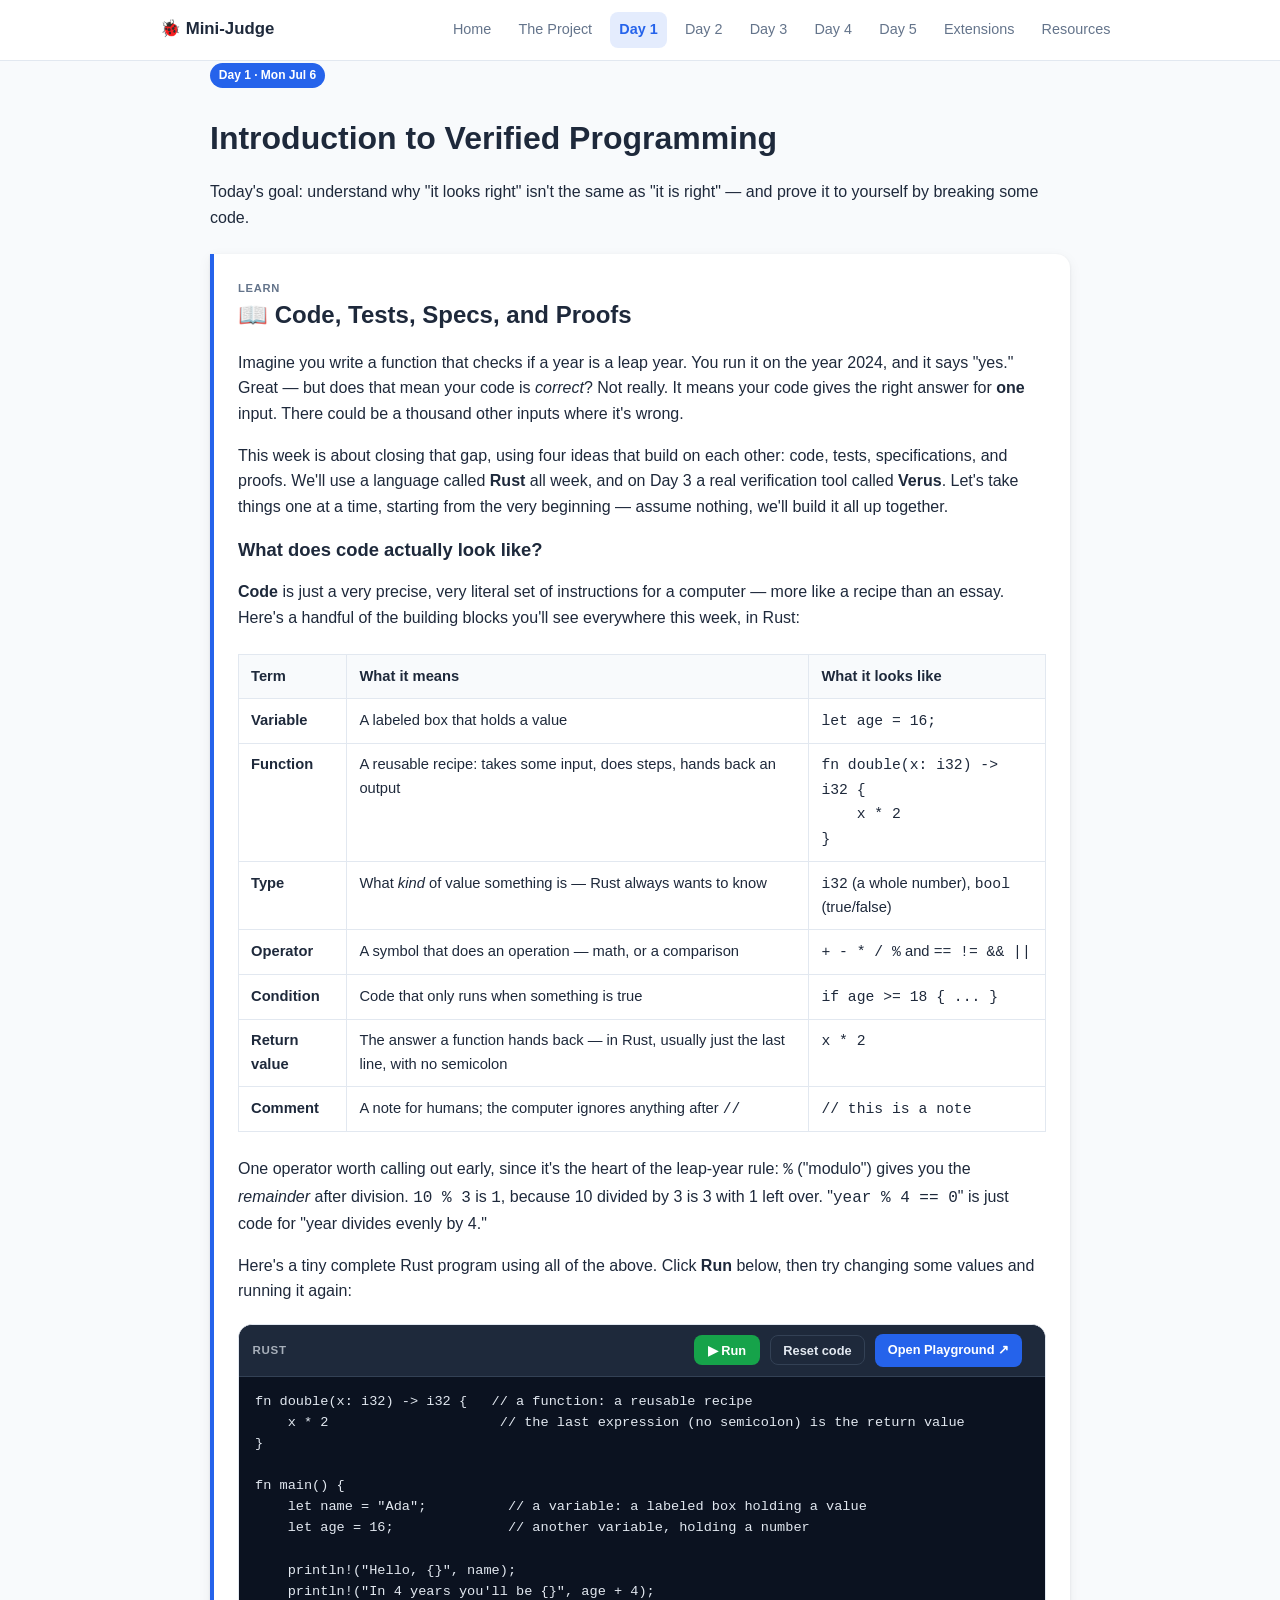
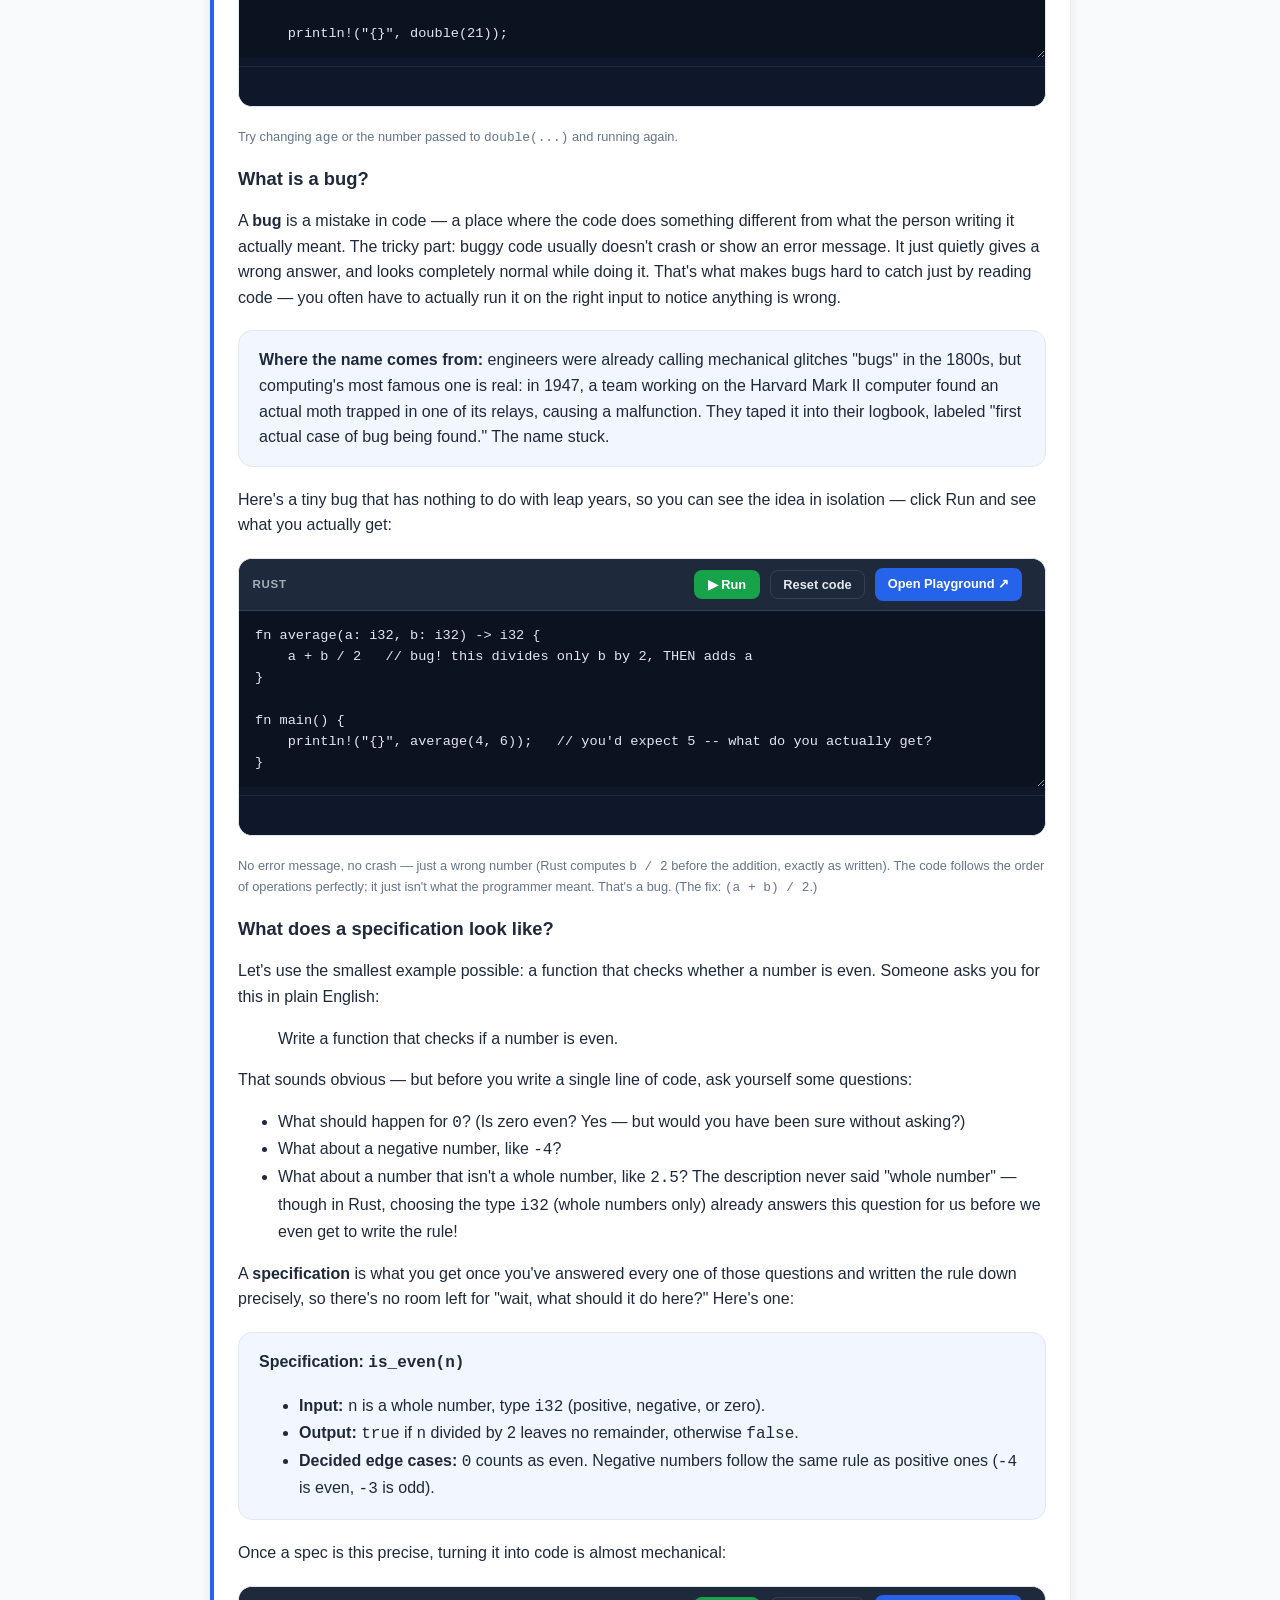
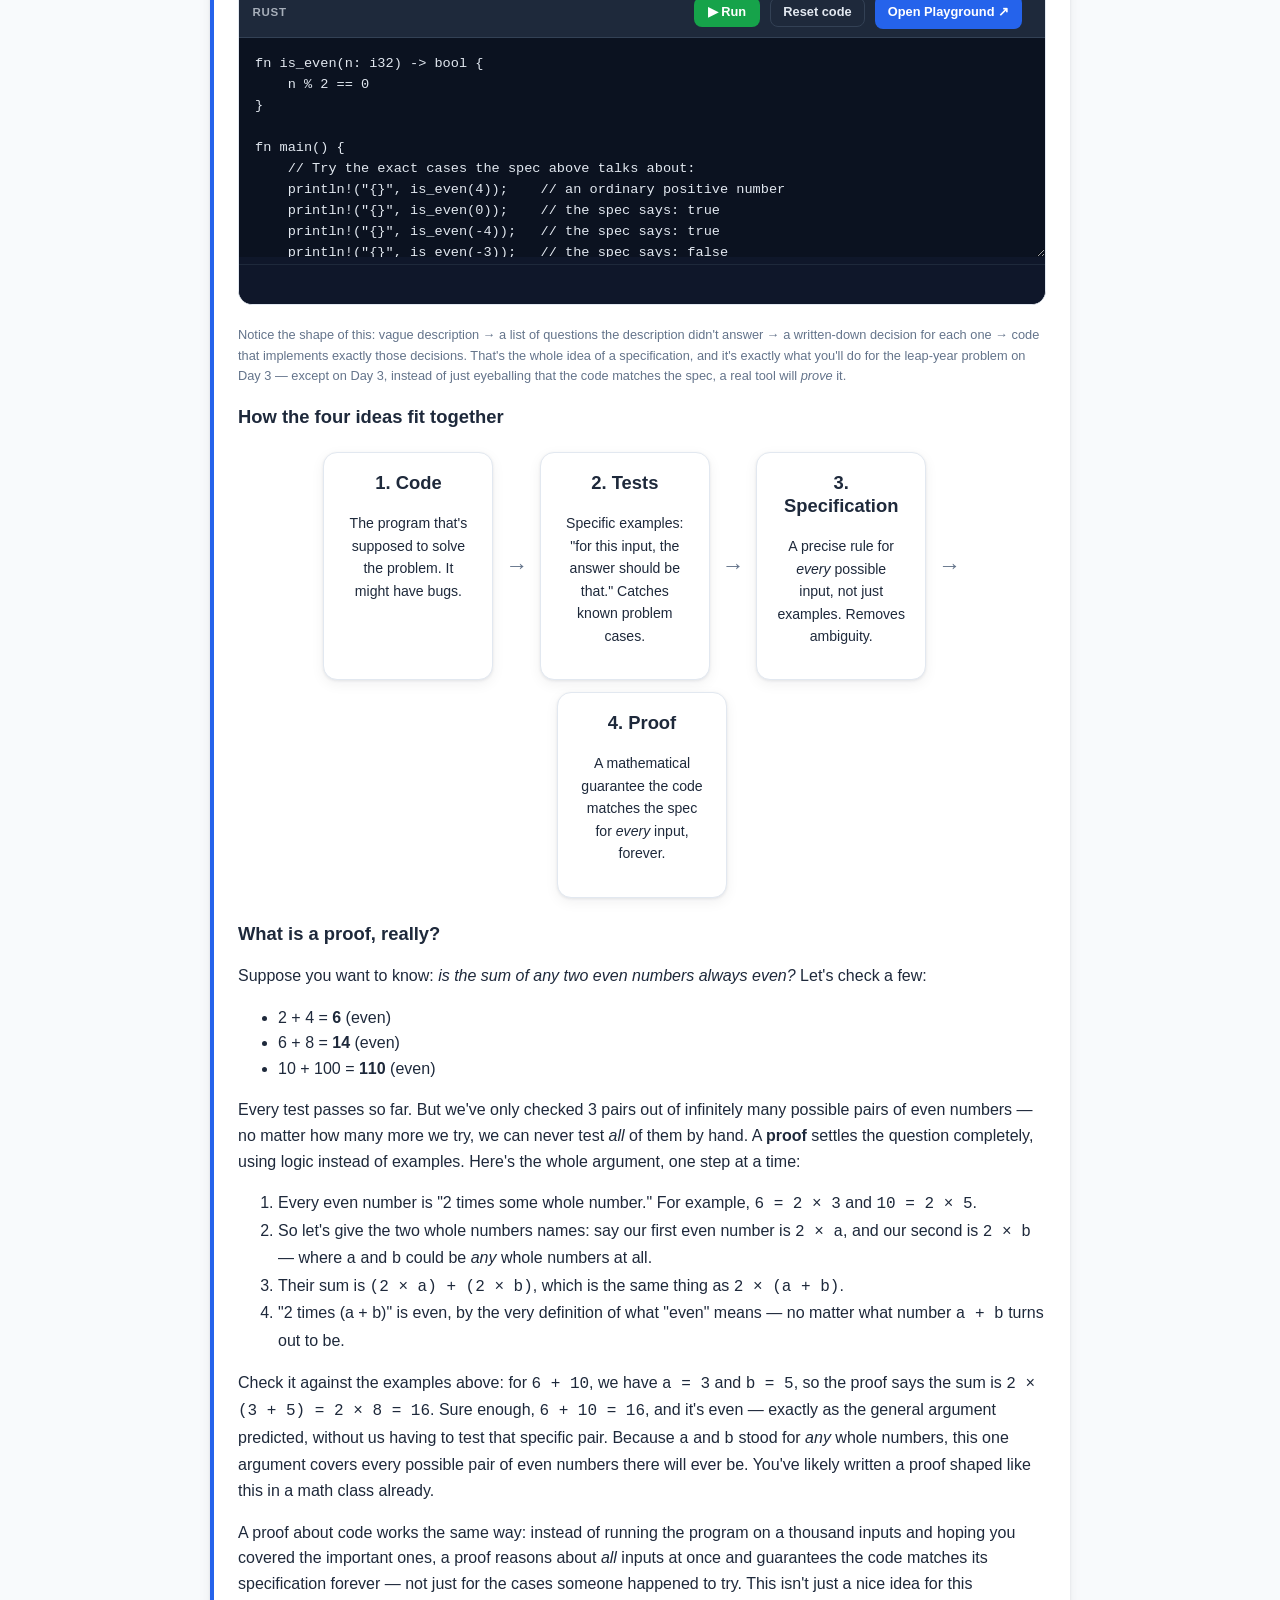
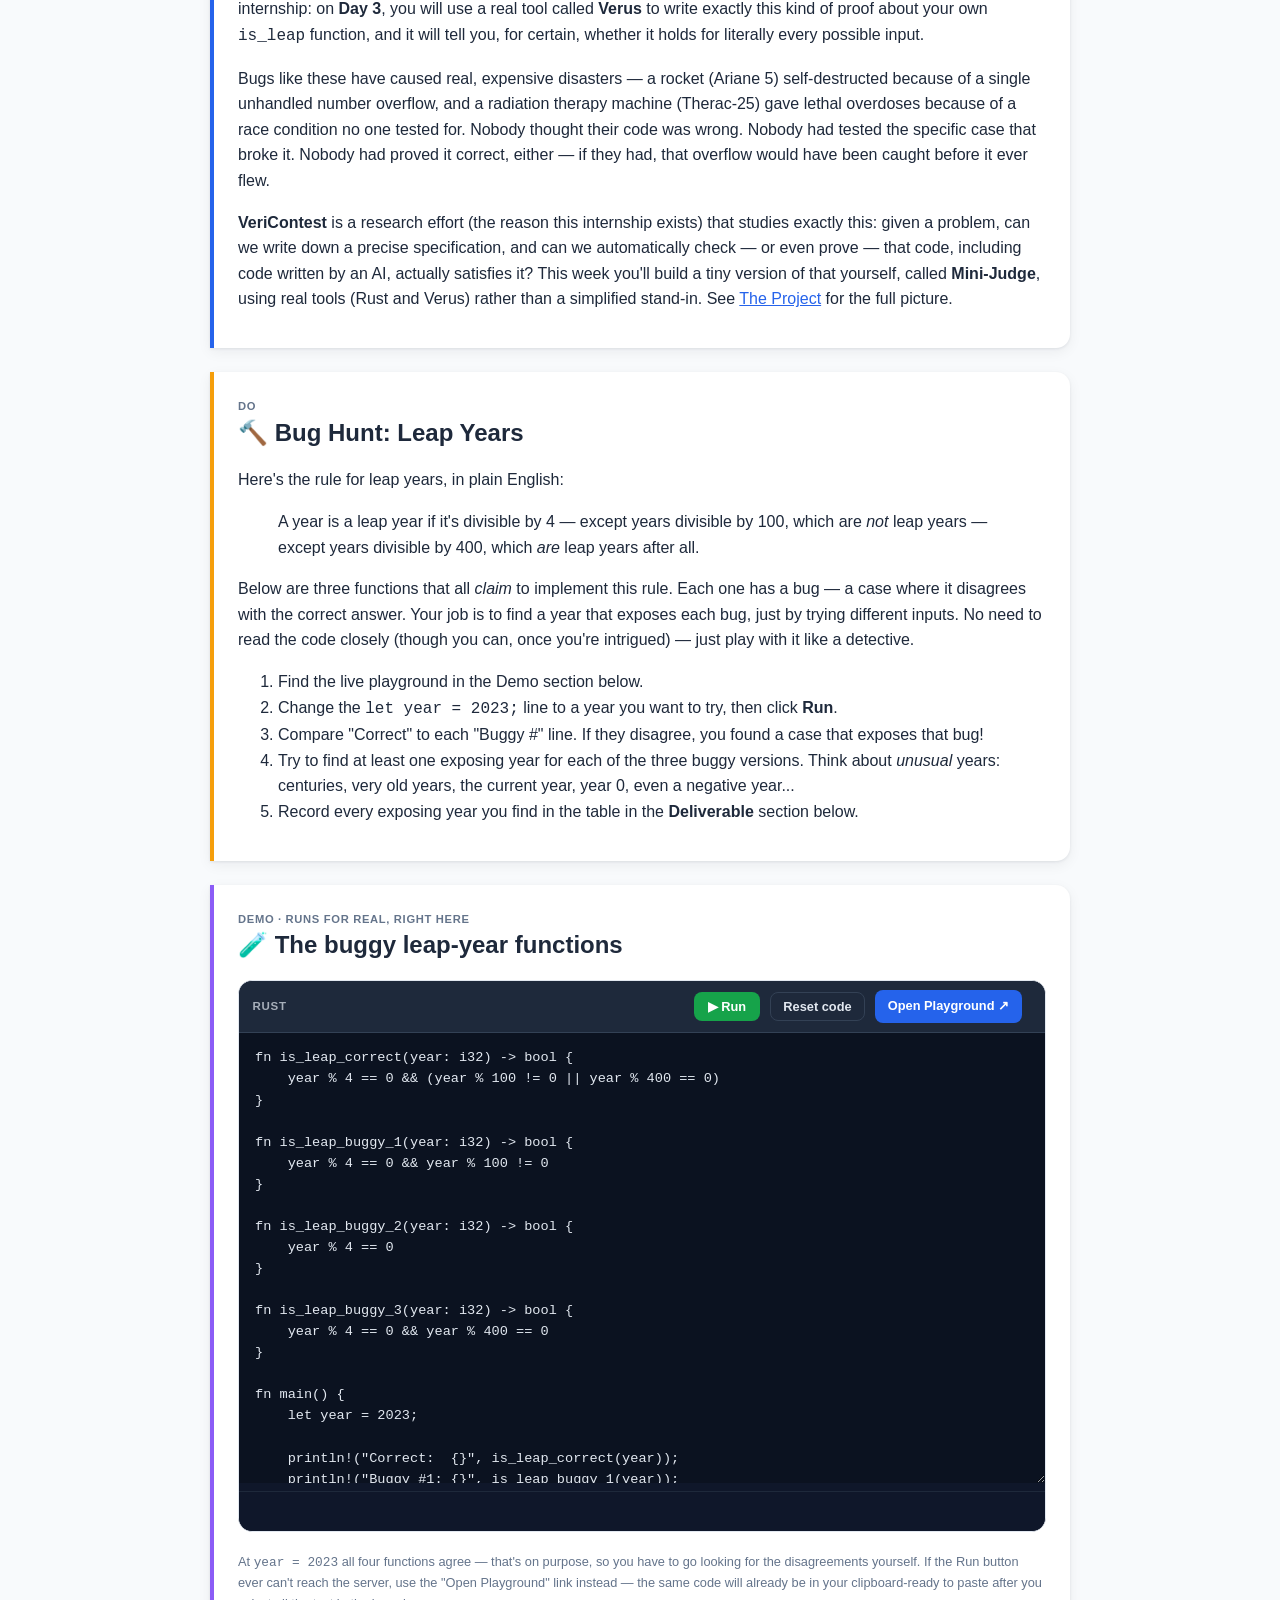
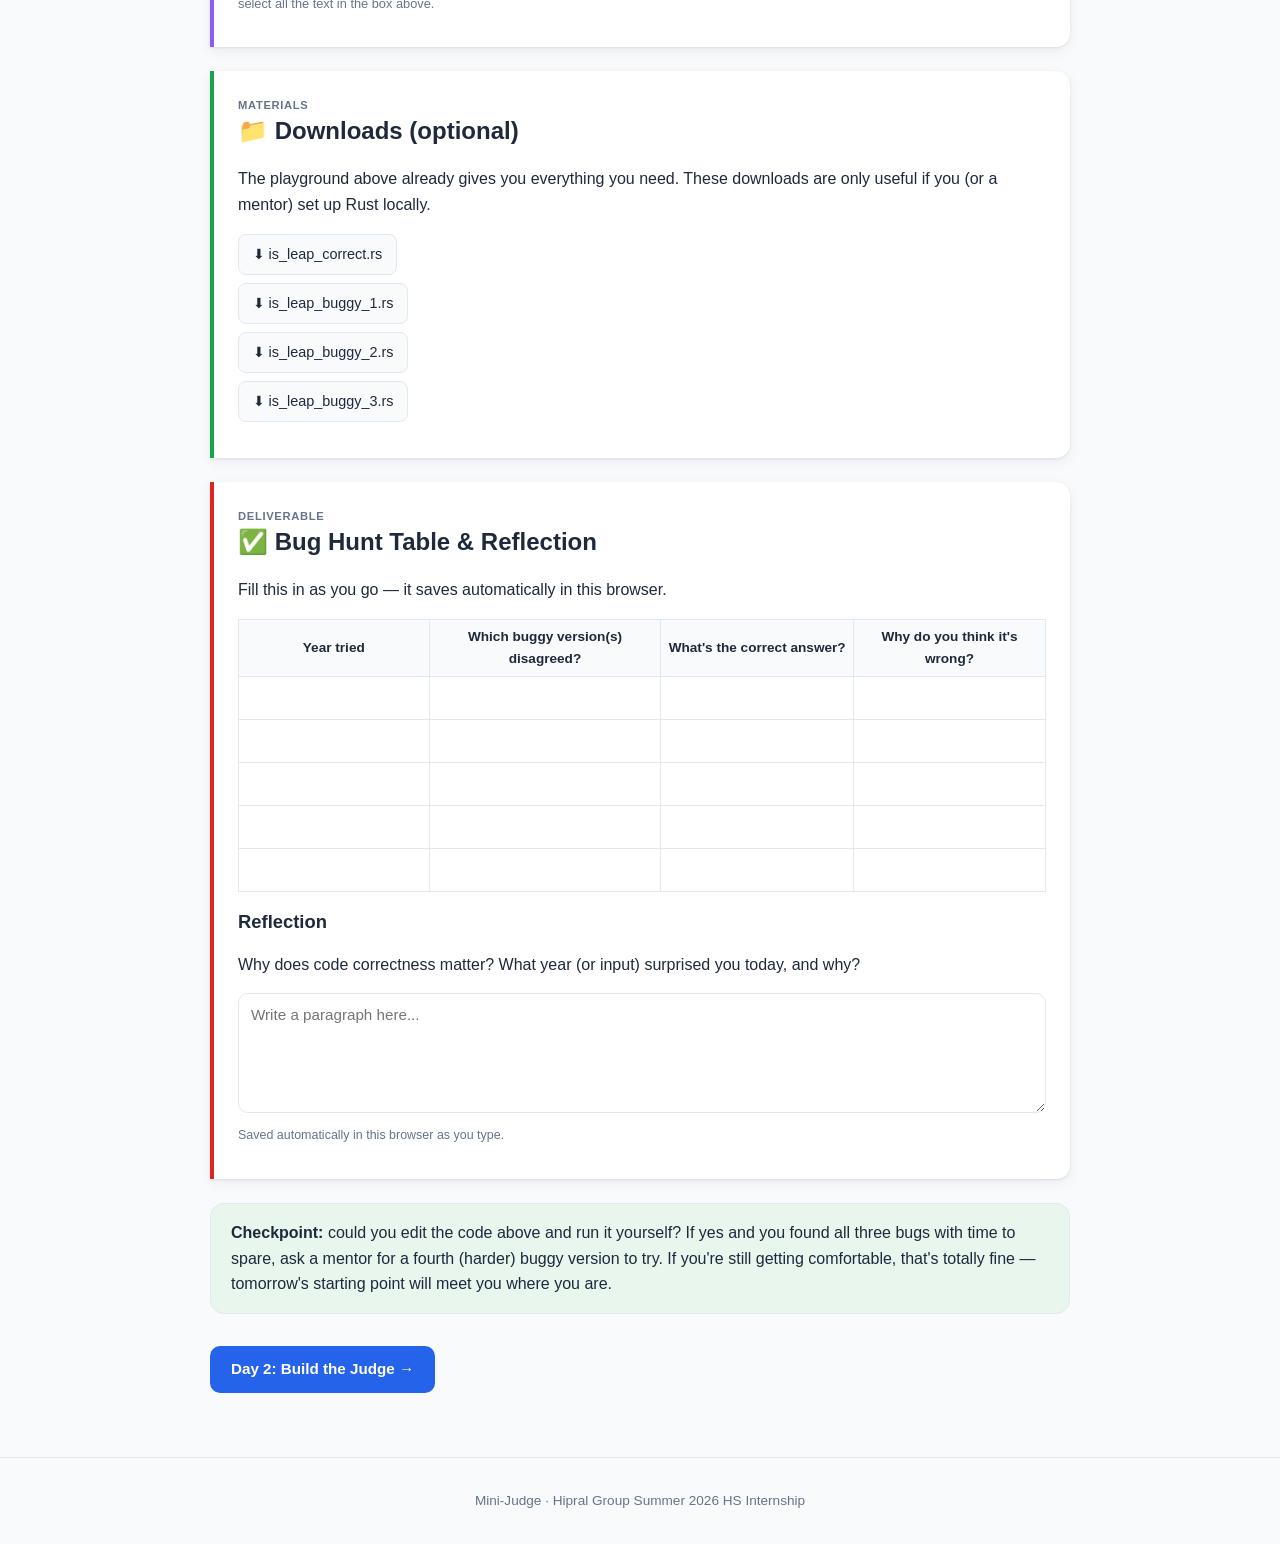
==== day1.html @ c739d2ef "Initial site" ====
<!doctype html>
<html lang="en">
<head>
<meta charset="utf-8">
<meta name="viewport" content="width=device-width, initial-scale=1">
<title>Day 1: Bug Hunt &mdash; Mini-Judge</title>
<link rel="icon" href="data:image/svg+xml,%3Csvg xmlns='http://www.w3.org/2000/svg' viewBox='0 0 100 100'%3E%3Ctext y='.9em' font-size='90'%3E%F0%9F%90%9E%3C/text%3E%3C/svg%3E">
<link rel="stylesheet" href="css/style.css">
</head>
<body>
<header class="site-header">
  <div class="site-header-inner">
    <a class="brand" href="index.html">🐞 Mini-Judge</a>
    <button class="nav-toggle" aria-label="Toggle menu">☰</button>
    <nav class="site-nav">
      <a href="index.html">Home</a>
      <a href="project.html">The Project</a>
      <a href="day1.html">Day 1</a>
      <a href="day2.html">Day 2</a>
      <a href="day3.html">Day 3</a>
      <a href="day4.html">Day 4</a>
      <a href="day5.html">Day 5</a>
      <a href="extensions.html">Extensions</a>
      <a href="resources.html">Resources</a>
    </nav>
  </div>
</header>

<div class="container">
  <span class="day-badge">Day 1 &middot; Mon Jul 6</span>
  <h1>Introduction to Verified Programming</h1>
  <p class="lead">Today's goal: understand why "it looks right" isn't the same as "it is right" &mdash; and prove it to yourself by breaking some code.</p>

  <div class="section-block learn">
    <span class="section-tag">Learn</span>
    <h2>📖 Code, Tests, Specs, and Proofs</h2>
    <p>
      Imagine you write a function that checks if a year is a leap year. You run it on
      the year 2024, and it says "yes." Great &mdash; but does that mean your code is
      <em>correct</em>? Not really. It means your code gives the right answer for
      <strong>one</strong> input. There could be a thousand other inputs where it's wrong.
    </p>
    <p>
      This week is about closing that gap, using four ideas that build on each other:
      code, tests, specifications, and proofs. We'll use a language called
      <strong>Rust</strong> all week, and on Day 3 a real verification tool called
      <strong>Verus</strong>. Let's take things one at a time, starting from the very
      beginning &mdash; assume nothing, we'll build it all up together.
    </p>

    <h3>What does code actually look like?</h3>
    <p>
      <strong>Code</strong> is just a very precise, very literal set of instructions for
      a computer &mdash; more like a recipe than an essay. Here's a handful of the
      building blocks you'll see everywhere this week, in Rust:
    </p>
    <table class="schedule">
      <thead><tr><th>Term</th><th>What it means</th><th>What it looks like</th></tr></thead>
      <tbody>
        <tr><td><strong>Variable</strong></td><td>A labeled box that holds a value</td><td><code>let age = 16;</code></td></tr>
        <tr><td><strong>Function</strong></td><td>A reusable recipe: takes some input, does steps, hands back an output</td><td><code>fn double(x: i32) -&gt; i32 {<br>&nbsp;&nbsp;&nbsp;&nbsp;x * 2<br>}</code></td></tr>
        <tr><td><strong>Type</strong></td><td>What <em>kind</em> of value something is &mdash; Rust always wants to know</td><td><code>i32</code> (a whole number), <code>bool</code> (true/false)</td></tr>
        <tr><td><strong>Operator</strong></td><td>A symbol that does an operation &mdash; math, or a comparison</td><td><code>+ - * / %</code> and <code>== != && ||</code></td></tr>
        <tr><td><strong>Condition</strong></td><td>Code that only runs when something is true</td><td><code>if age &gt;= 18 { ... }</code></td></tr>
        <tr><td><strong>Return value</strong></td><td>The answer a function hands back &mdash; in Rust, usually just the last line, with no semicolon</td><td><code>x * 2</code></td></tr>
        <tr><td><strong>Comment</strong></td><td>A note for humans; the computer ignores anything after <code>//</code></td><td><code>// this is a note</code></td></tr>
      </tbody>
    </table>
    <p>One operator worth calling out early, since it's the heart of the leap-year rule: <code>%</code> ("modulo") gives you the <em>remainder</em> after division. <code>10 % 3</code> is <code>1</code>, because 10 divided by 3 is 3 with 1 left over. "<code>year % 4 == 0</code>" is just code for "year divides evenly by 4."</p>
    <p>Here's a tiny complete Rust program using all of the above. Click <strong>Run</strong> below, then try changing some values and running it again:</p>

    <div class="playground" data-tool="rustc">
      <script type="text/plain" class="code-source">
fn double(x: i32) -> i32 {   // a function: a reusable recipe
    x * 2                     // the last expression (no semicolon) is the return value
}

fn main() {
    let name = "Ada";          // a variable: a labeled box holding a value
    let age = 16;              // another variable, holding a number

    println!("Hello, {}", name);
    println!("In 4 years you'll be {}", age + 4);

    println!("{}", double(21));

    println!("{}", 10 % 3);        // remainder after dividing 10 by 3
    println!("{}", 10 % 3 == 1);   // == asks "is this equal to that?" and answers true/false
}
      </script>
      <div class="code-toolbar">
        <span class="code-lang">Rust</span>
        <button class="pg-run" type="button">&#9654; Run</button>
        <button class="pg-reset" type="button">Reset code</button>
        <a class="open-playground-link" href="https://play.rust-lang.org/" target="_blank" rel="noopener">Open Playground ↗</a>
        <span class="pg-status"></span>
      </div>
      <textarea class="pg-editor" spellcheck="false" rows="12"></textarea>
      <pre class="pg-output"></pre>
    </div>
    <p class="worksheet-note">Try changing <code>age</code> or the number passed to <code>double(...)</code> and running again.</p>

    <h3>What is a bug?</h3>
    <p>
      A <strong>bug</strong> is a mistake in code &mdash; a place where the code does
      something different from what the person writing it actually meant. The tricky
      part: buggy code usually doesn't crash or show an error message. It just quietly
      gives a wrong answer, and looks completely normal while doing it. That's what
      makes bugs hard to catch just by reading code &mdash; you often have to actually
      run it on the right input to notice anything is wrong.
    </p>
    <div class="callout tip">
      <strong>Where the name comes from:</strong> engineers were already calling
      mechanical glitches "bugs" in the 1800s, but computing's most famous one is real:
      in 1947, a team working on the Harvard Mark II computer found an actual moth
      trapped in one of its relays, causing a malfunction. They taped it into their
      logbook, labeled "first actual case of bug being found." The name stuck.
    </div>
    <p>Here's a tiny bug that has nothing to do with leap years, so you can see the idea in isolation &mdash; click Run and see what you actually get:</p>
    <div class="playground" data-tool="rustc">
      <script type="text/plain" class="code-source">
fn average(a: i32, b: i32) -> i32 {
    a + b / 2   // bug! this divides only b by 2, THEN adds a
}

fn main() {
    println!("{}", average(4, 6));   // you'd expect 5 -- what do you actually get?
}
      </script>
      <div class="code-toolbar">
        <span class="code-lang">Rust</span>
        <button class="pg-run" type="button">&#9654; Run</button>
        <button class="pg-reset" type="button">Reset code</button>
        <a class="open-playground-link" href="https://play.rust-lang.org/" target="_blank" rel="noopener">Open Playground ↗</a>
        <span class="pg-status"></span>
      </div>
      <textarea class="pg-editor" spellcheck="false" rows="7"></textarea>
      <pre class="pg-output"></pre>
    </div>
    <p class="worksheet-note">
      No error message, no crash &mdash; just a wrong number (Rust computes
      <code>b / 2</code> before the addition, exactly as written). The code follows the
      order of operations perfectly; it just isn't what the programmer meant. That's a
      bug. (The fix: <code>(a + b) / 2</code>.)
    </p>

    <h3>What does a specification look like?</h3>
    <p>
      Let's use the smallest example possible: a function that checks whether a number
      is even. Someone asks you for this in plain English:
    </p>
    <blockquote>Write a function that checks if a number is even.</blockquote>
    <p>
      That sounds obvious &mdash; but before you write a single line of code, ask
      yourself some questions:
    </p>
    <ul>
      <li>What should happen for <code>0</code>? (Is zero even? Yes &mdash; but would you have been sure without asking?)</li>
      <li>What about a negative number, like <code>-4</code>?</li>
      <li>What about a number that isn't a whole number, like <code>2.5</code>? The description never said "whole number" &mdash; though in Rust, choosing the type <code>i32</code> (whole numbers only) already answers this question for us before we even get to write the rule!</li>
    </ul>
    <p>
      A <strong>specification</strong> is what you get once you've answered every one of
      those questions and written the rule down precisely, so there's no room left for
      "wait, what should it do here?" Here's one:
    </p>
    <div class="callout tip">
      <strong>Specification: <code>is_even(n)</code></strong>
      <ul style="margin-bottom:0;">
        <li><strong>Input:</strong> <code>n</code> is a whole number, type <code>i32</code> (positive, negative, or zero).</li>
        <li><strong>Output:</strong> <code>true</code> if <code>n</code> divided by 2 leaves no remainder, otherwise <code>false</code>.</li>
        <li><strong>Decided edge cases:</strong> <code>0</code> counts as even. Negative numbers follow the same rule as positive ones (<code>-4</code> is even, <code>-3</code> is odd).</li>
      </ul>
    </div>
    <p>Once a spec is this precise, turning it into code is almost mechanical:</p>
    <div class="playground" data-tool="rustc">
      <script type="text/plain" class="code-source">
fn is_even(n: i32) -> bool {
    n % 2 == 0
}

fn main() {
    // Try the exact cases the spec above talks about:
    println!("{}", is_even(4));    // an ordinary positive number
    println!("{}", is_even(0));    // the spec says: true
    println!("{}", is_even(-4));   // the spec says: true
    println!("{}", is_even(-3));   // the spec says: false
}
      </script>
      <div class="code-toolbar">
        <span class="code-lang">Rust</span>
        <button class="pg-run" type="button">&#9654; Run</button>
        <button class="pg-reset" type="button">Reset code</button>
        <a class="open-playground-link" href="https://play.rust-lang.org/" target="_blank" rel="noopener">Open Playground ↗</a>
        <span class="pg-status"></span>
      </div>
      <textarea class="pg-editor" spellcheck="false" rows="9"></textarea>
      <pre class="pg-output"></pre>
    </div>
    <p class="worksheet-note">
      Notice the shape of this: vague description &rarr; a list of questions the
      description didn't answer &rarr; a written-down decision for each one &rarr; code
      that implements exactly those decisions. That's the whole idea of a specification,
      and it's exactly what you'll do for the leap-year problem on Day 3 &mdash; except
      on Day 3, instead of just eyeballing that the code matches the spec, a real tool
      will <em>prove</em> it.
    </p>

    <h3>How the four ideas fit together</h3>
    <div class="diagram">
      <div style="display:flex;gap:0.75rem;justify-content:center;flex-wrap:wrap;align-items:stretch;">
        <div class="card reveal" style="max-width:170px;transition-delay:0s;">
          <h3>1. Code</h3>
          <p style="font-size:0.88rem;">The program that's supposed to solve the problem. It might have bugs.</p>
        </div>
        <div class="reveal" style="align-self:center;font-size:1.4rem;color:var(--text-muted);transition-delay:0.1s;">&rarr;</div>
        <div class="card reveal" style="max-width:170px;transition-delay:0.15s;">
          <h3>2. Tests</h3>
          <p style="font-size:0.88rem;">Specific examples: "for this input, the answer should be that." Catches known problem cases.</p>
        </div>
        <div class="reveal" style="align-self:center;font-size:1.4rem;color:var(--text-muted);transition-delay:0.25s;">&rarr;</div>
        <div class="card reveal" style="max-width:170px;transition-delay:0.3s;">
          <h3>3. Specification</h3>
          <p style="font-size:0.88rem;">A precise rule for <em>every</em> possible input, not just examples. Removes ambiguity.</p>
        </div>
        <div class="reveal" style="align-self:center;font-size:1.4rem;color:var(--text-muted);transition-delay:0.4s;">&rarr;</div>
        <div class="card reveal" style="max-width:170px;transition-delay:0.45s;">
          <h3>4. Proof</h3>
          <p style="font-size:0.88rem;">A mathematical guarantee the code matches the spec for <em>every</em> input, forever.</p>
        </div>
      </div>
    </div>

    <h3>What is a proof, really?</h3>
    <p>
      Suppose you want to know: <em>is the sum of any two even numbers always even?</em>
      Let's check a few:
    </p>
    <ul>
      <li>2 + 4 = <strong>6</strong> (even)</li>
      <li>6 + 8 = <strong>14</strong> (even)</li>
      <li>10 + 100 = <strong>110</strong> (even)</li>
    </ul>
    <p>
      Every test passes so far. But we've only checked 3 pairs out of infinitely many
      possible pairs of even numbers &mdash; no matter how many more we try, we can
      never test <em>all</em> of them by hand. A <strong>proof</strong> settles the
      question completely, using logic instead of examples. Here's the whole argument,
      one step at a time:
    </p>
    <ol>
      <li>Every even number is "2 times some whole number." For example, <code>6 = 2 &times; 3</code> and <code>10 = 2 &times; 5</code>.</li>
      <li>So let's give the two whole numbers names: say our first even number is <code>2 &times; a</code>, and our second is <code>2 &times; b</code> &mdash; where <code>a</code> and <code>b</code> could be <em>any</em> whole numbers at all.</li>
      <li>Their sum is <code>(2 &times; a) + (2 &times; b)</code>, which is the same thing as <code>2 &times; (a + b)</code>.</li>
      <li>"2 times (a + b)" is even, by the very definition of what "even" means &mdash; no matter what number <code>a + b</code> turns out to be.</li>
    </ol>
    <p>
      Check it against the examples above: for <code>6 + 10</code>, we have <code>a = 3</code> and <code>b = 5</code>, so the proof says the sum is <code>2 &times; (3 + 5) = 2 &times; 8 = 16</code>. Sure enough, <code>6 + 10 = 16</code>, and it's even &mdash; exactly as the general argument predicted, without us having to test that specific pair. Because <code>a</code> and <code>b</code> stood for <em>any</em> whole numbers, this one argument covers every possible pair of even numbers there will ever be. You've likely written a proof shaped like this in a math class already.
    </p>
    <p>
      A proof about code works the same way: instead of running the program on a
      thousand inputs and hoping you covered the important ones, a proof reasons about
      <em>all</em> inputs at once and guarantees the code matches its specification
      forever &mdash; not just for the cases someone happened to try. This isn't just a
      nice idea for this internship: on <strong>Day 3</strong>, you will use a real tool
      called <strong>Verus</strong> to write exactly this kind of proof about your own
      <code>is_leap</code> function, and it will tell you, for certain, whether it holds
      for literally every possible input.
    </p>

    <p>
      Bugs like these have caused real, expensive disasters &mdash; a rocket
      (Ariane 5) self-destructed because of a single unhandled number overflow, and a
      radiation therapy machine (Therac-25) gave lethal overdoses because of a race
      condition no one tested for. Nobody thought their code was wrong. Nobody had
      tested the specific case that broke it. Nobody had proved it correct, either
      &mdash; if they had, that overflow would have been caught before it ever flew.
    </p>

    <p>
      <strong>VeriContest</strong> is a research effort (the reason this internship
      exists) that studies exactly this: given a problem, can we write down a precise
      specification, and can we automatically check &mdash; or even prove &mdash; that
      code, including code written by an AI, actually satisfies it? This week you'll
      build a tiny version of that yourself, called <strong>Mini-Judge</strong>, using
      real tools (Rust and Verus) rather than a simplified stand-in. See
      <a href="project.html">The Project</a> for the full picture.
    </p>
  </div>

  <div class="section-block do">
    <span class="section-tag">Do</span>
    <h2>🔨 Bug Hunt: Leap Years</h2>
    <p>Here's the rule for leap years, in plain English:</p>
    <blockquote>A year is a leap year if it's divisible by 4 &mdash; except years divisible by 100, which are <em>not</em> leap years &mdash; except years divisible by 400, which <em>are</em> leap years after all.</blockquote>
    <p>
      Below are three functions that all <em>claim</em> to implement this rule. Each one
      has a bug &mdash; a case where it disagrees with the correct answer. Your job is
      to find a year that exposes each bug, just by trying different inputs. No need to
      read the code closely (though you can, once you're intrigued) &mdash; just play
      with it like a detective.
    </p>
    <ol>
      <li>Find the live playground in the Demo section below.</li>
      <li>Change the <code>let year = 2023;</code> line to a year you want to try, then click <strong>Run</strong>.</li>
      <li>Compare "Correct" to each "Buggy #" line. If they disagree, you found a case that exposes that bug!</li>
      <li>Try to find at least one exposing year for each of the three buggy versions. Think about <em>unusual</em> years: centuries, very old years, the current year, year 0, even a negative year...</li>
      <li>Record every exposing year you find in the table in the <strong>Deliverable</strong> section below.</li>
    </ol>
  </div>

  <div class="section-block demo">
    <span class="section-tag">Demo &middot; runs for real, right here</span>
    <h2>🧪 The buggy leap-year functions</h2>
    <div class="playground" data-tool="rustc">
      <script type="text/plain" class="code-source">
fn is_leap_correct(year: i32) -> bool {
    year % 4 == 0 && (year % 100 != 0 || year % 400 == 0)
}

fn is_leap_buggy_1(year: i32) -> bool {
    year % 4 == 0 && year % 100 != 0
}

fn is_leap_buggy_2(year: i32) -> bool {
    year % 4 == 0
}

fn is_leap_buggy_3(year: i32) -> bool {
    year % 4 == 0 && year % 400 == 0
}

fn main() {
    let year = 2023;

    println!("Correct:  {}", is_leap_correct(year));
    println!("Buggy #1: {}", is_leap_buggy_1(year));
    println!("Buggy #2: {}", is_leap_buggy_2(year));
    println!("Buggy #3: {}", is_leap_buggy_3(year));
}
      </script>
      <div class="code-toolbar">
        <span class="code-lang">Rust</span>
        <button class="pg-run" type="button">&#9654; Run</button>
        <button class="pg-reset" type="button">Reset code</button>
        <a class="open-playground-link" href="https://play.rust-lang.org/" target="_blank" rel="noopener">Open Playground ↗</a>
        <span class="pg-status"></span>
      </div>
      <textarea class="pg-editor" spellcheck="false" rows="20"></textarea>
      <pre class="pg-output"></pre>
    </div>
    <p class="worksheet-note">At <code>year = 2023</code> all four functions agree &mdash; that's on purpose, so you have to go looking for the disagreements yourself. If the Run button ever can't reach the server, use the "Open Playground" link instead &mdash; the same code will already be in your clipboard-ready to paste after you select all the text in the box above.</p>
  </div>

  <div class="section-block materials">
    <span class="section-tag">Materials</span>
    <h2>📁 Downloads (optional)</h2>
    <p>The playground above already gives you everything you need. These downloads are only useful if you (or a mentor) set up Rust locally.</p>
    <ul class="file-list">
      <li><a href="files/is_leap_correct.rs" download>⬇ is_leap_correct.rs</a></li>
      <li><a href="files/is_leap_buggy_1.rs" download>⬇ is_leap_buggy_1.rs</a></li>
      <li><a href="files/is_leap_buggy_2.rs" download>⬇ is_leap_buggy_2.rs</a></li>
      <li><a href="files/is_leap_buggy_3.rs" download>⬇ is_leap_buggy_3.rs</a></li>
    </ul>
  </div>

  <div class="section-block deliverable">
    <span class="section-tag">Deliverable</span>
    <h2>✅ Bug Hunt Table &amp; Reflection</h2>
    <p>Fill this in as you go &mdash; it saves automatically in this browser.</p>
    <table class="worksheet" data-key="day1-bughunt">
      <thead><tr><th>Year tried</th><th>Which buggy version(s) disagreed?</th><th>What's the correct answer?</th><th>Why do you think it's wrong?</th></tr></thead>
      <tbody>
        <tr><td><input type="text"></td><td><input type="text"></td><td><input type="text"></td><td><input type="text"></td></tr>
        <tr><td><input type="text"></td><td><input type="text"></td><td><input type="text"></td><td><input type="text"></td></tr>
        <tr><td><input type="text"></td><td><input type="text"></td><td><input type="text"></td><td><input type="text"></td></tr>
        <tr><td><input type="text"></td><td><input type="text"></td><td><input type="text"></td><td><input type="text"></td></tr>
        <tr><td><input type="text"></td><td><input type="text"></td><td><input type="text"></td><td><input type="text"></td></tr>
      </tbody>
    </table>

    <h3>Reflection</h3>
    <p>Why does code correctness matter? What year (or input) surprised you today, and why?</p>
    <div class="worksheet" data-key="day1-reflection">
      <textarea class="textbox" data-cell="reflection" placeholder="Write a paragraph here..."></textarea>
    </div>
    <p class="save-note">Saved automatically in this browser as you type.</p>
  </div>

  <div class="callout checkpoint">
    <strong>Checkpoint:</strong> could you edit the code above and run it yourself? If
    yes and you found all three bugs with time to spare, ask a
    mentor for a fourth (harder) buggy version to try. If you're still getting
    comfortable, that's totally fine &mdash; tomorrow's starting point will meet you
    where you are.
  </div>

  <div class="hero-actions" style="justify-content:flex-start;margin:2rem 0;">
    <a class="btn btn-primary" href="day2.html">Day 2: Build the Judge &rarr;</a>
  </div>
</div>

<footer class="site-footer">
  <div class="container">Mini-Judge &middot; Hipral Group Summer 2026 HS Internship</div>
</footer>

<script src="js/site.js"></script>
<script src="js/codeblock.js"></script>
<script src="js/playground.js"></script>
<script src="js/worksheet.js"></script>
</body>
</html>
---- css/style.css ----
/* ===== Design tokens ===== */
:root {
  --bg: #f8fafc;
  --bg-card: #ffffff;
  --text: #1e293b;
  --text-muted: #64748b;
  --primary: #2563eb;
  --primary-dark: #1d4ed8;
  --accent: #f59e0b;
  --success: #16a34a;
  --success-bg: #dcfce7;
  --danger: #dc2626;
  --danger-bg: #fee2e2;
  --border: #e2e8f0;
  --radius: 14px;
  --shadow: 0 1px 3px rgba(15, 23, 42, 0.08), 0 4px 14px rgba(15, 23, 42, 0.06);
  --term-bg: #0f172a;
  --term-text: #e2e8f0;
  --term-green: #4ade80;
  --term-red: #f87171;
  --font-body: -apple-system, BlinkMacSystemFont, "Segoe UI", Roboto, Helvetica, Arial, sans-serif;
  --font-mono: ui-monospace, SFMono-Regular, Menlo, Consolas, "Liberation Mono", monospace;
}

@media (prefers-color-scheme: dark) {
  :root {
    --bg: #0b1220;
    --bg-card: #131c2e;
    --text: #e2e8f0;
    --text-muted: #94a3b8;
    --border: #253248;
    --success-bg: #113322;
    --danger-bg: #3a1414;
    --shadow: 0 1px 3px rgba(0, 0, 0, 0.4), 0 4px 14px rgba(0, 0, 0, 0.3);
  }
}

* { box-sizing: border-box; }
html { scroll-behavior: smooth; }
body {
  margin: 0;
  font-family: var(--font-body);
  background: var(--bg);
  color: var(--text);
  line-height: 1.6;
}
h1, h2, h3, h4 { line-height: 1.25; }
h1 { font-size: 2rem; }
h2 { font-size: 1.5rem; margin-top: 2.5rem; }
h3 { font-size: 1.15rem; }
p { color: var(--text); }
a { color: var(--primary); }
code, pre, textarea, .mono { font-family: var(--font-mono); }
.container {
  max-width: 900px;
  margin: 0 auto;
  padding: 0 1.25rem;
}

/* ===== Header / nav ===== */
.site-header {
  position: sticky;
  top: 0;
  z-index: 20;
  background: var(--bg-card);
  border-bottom: 1px solid var(--border);
}
.site-header-inner {
  max-width: 1000px;
  margin: 0 auto;
  padding: 0.75rem 1.25rem;
  display: flex;
  align-items: center;
  justify-content: space-between;
  gap: 1rem;
}
.brand {
  font-weight: 700;
  font-size: 1.05rem;
  text-decoration: none;
  color: var(--text);
  display: flex;
  align-items: center;
  gap: 0.4rem;
  white-space: nowrap;
}
.nav-toggle {
  display: none;
  background: none;
  border: 1px solid var(--border);
  border-radius: 8px;
  padding: 0.4rem 0.6rem;
  font-size: 1rem;
  cursor: pointer;
  color: var(--text);
}
.site-nav {
  display: flex;
  flex-wrap: wrap;
  gap: 0.25rem 0.5rem;
  justify-content: flex-end;
}
.site-nav a {
  color: var(--text-muted);
  text-decoration: none;
  font-size: 0.9rem;
  padding: 0.4rem 0.6rem;
  border-radius: 8px;
  white-space: nowrap;
}
.site-nav a:hover { background: var(--bg); color: var(--text); }
.site-nav a.active { color: var(--primary); font-weight: 600; background: color-mix(in srgb, var(--primary) 12%, transparent); }

@media (max-width: 760px) {
  .nav-toggle { display: inline-block; }
  .site-nav {
    display: none;
    flex-direction: column;
    width: 100%;
    padding-top: 0.5rem;
  }
  .site-nav.open { display: flex; }
  .site-header-inner { flex-wrap: wrap; }
}

/* ===== Hero ===== */
.hero {
  padding: 3rem 0 2rem;
  text-align: center;
}
.hero h1 { font-size: 2.25rem; margin-bottom: 0.5rem; }
.hero p.lead { font-size: 1.15rem; color: var(--text-muted); max-width: 640px; margin: 0 auto 1.5rem; }
.hero-actions { display: flex; gap: 0.75rem; justify-content: center; flex-wrap: wrap; }

.btn {
  display: inline-block;
  padding: 0.65rem 1.25rem;
  border-radius: 10px;
  text-decoration: none;
  font-weight: 600;
  font-size: 0.95rem;
  border: 1px solid transparent;
  cursor: pointer;
}
.btn-primary { background: var(--primary); color: #fff; }
.btn-primary:hover { background: var(--primary-dark); }
.btn-outline { background: transparent; color: var(--primary); border-color: var(--primary); }
.btn-outline:hover { background: color-mix(in srgb, var(--primary) 10%, transparent); }

/* ===== Schedule table ===== */
table.schedule { width: 100%; border-collapse: collapse; margin: 1.5rem 0; }
table.schedule th, table.schedule td {
  border: 1px solid var(--border);
  padding: 0.6rem 0.75rem;
  text-align: left;
  font-size: 0.92rem;
  vertical-align: top;
}
table.schedule th { background: var(--bg); }

/* ===== Cards / grids ===== */
.card-grid {
  display: grid;
  grid-template-columns: repeat(auto-fit, minmax(230px, 1fr));
  gap: 1rem;
  margin: 1.5rem 0;
}
.card {
  background: var(--bg-card);
  border: 1px solid var(--border);
  border-radius: var(--radius);
  padding: 1.1rem 1.25rem;
  box-shadow: var(--shadow);
}
.card h3 { margin-top: 0; }
.day-card {
  text-decoration: none;
  color: inherit;
  display: block;
  transition: transform 0.15s ease, box-shadow 0.15s ease;
}
.day-card:hover { transform: translateY(-3px); box-shadow: 0 6px 20px rgba(15, 23, 42, 0.12); }
.day-badge {
  display: inline-block;
  background: var(--primary);
  color: #fff;
  font-size: 0.75rem;
  font-weight: 700;
  padding: 0.2rem 0.55rem;
  border-radius: 999px;
  margin-bottom: 0.5rem;
}

/* ===== Day-page section blocks ===== */
.section-block {
  border-left: 4px solid var(--primary);
  background: var(--bg-card);
  border-radius: 0 var(--radius) var(--radius) 0;
  padding: 1.25rem 1.5rem;
  margin: 1.5rem 0;
  box-shadow: var(--shadow);
}
.section-block.learn { border-color: var(--primary); }
.section-block.do { border-color: var(--accent); }
.section-block.demo { border-color: #8b5cf6; }
.section-block.materials { border-color: var(--success); }
.section-block.deliverable { border-color: var(--danger); }
.section-block h2 { margin-top: 0; display: flex; align-items: center; gap: 0.5rem; }
.section-tag {
  font-size: 0.7rem;
  text-transform: uppercase;
  letter-spacing: 0.06em;
  color: var(--text-muted);
  font-weight: 700;
}

/* ===== Materials / downloads ===== */
.file-list { list-style: none; padding: 0; margin: 1rem 0; }
.file-list li { margin-bottom: 0.5rem; }
.file-list a {
  display: inline-flex;
  align-items: center;
  gap: 0.5rem;
  padding: 0.5rem 0.85rem;
  background: var(--bg);
  border: 1px solid var(--border);
  border-radius: 8px;
  text-decoration: none;
  font-size: 0.9rem;
  color: var(--text);
}
.file-list a:hover { border-color: var(--primary); color: var(--primary); }

/* ===== Callouts ===== */
.callout {
  border-radius: var(--radius);
  padding: 1rem 1.25rem;
  margin: 1.25rem 0;
  border: 1px solid var(--border);
}
.callout.tip { background: color-mix(in srgb, var(--primary) 6%, var(--bg-card)); }
.callout.warn { background: color-mix(in srgb, var(--accent) 10%, var(--bg-card)); }
.callout.checkpoint { background: color-mix(in srgb, var(--success) 10%, var(--bg-card)); }

/* ===== Code block (copy + open-in-playground) ===== */
.code-block {
  border: 1px solid var(--border);
  border-radius: var(--radius);
  overflow: hidden;
  margin: 1.25rem 0;
  background: var(--term-bg);
}
.code-toolbar {
  display: flex;
  align-items: center;
  gap: 0.6rem;
  padding: 0.55rem 0.85rem;
  background: #1e293b;
  border-bottom: 1px solid #334155;
  flex-wrap: wrap;
}
.code-lang {
  font-size: 0.72rem;
  text-transform: uppercase;
  letter-spacing: 0.06em;
  font-weight: 700;
  color: var(--term-text);
  opacity: 0.7;
  margin-right: auto;
}
.copy-btn {
  padding: 0.4rem 0.8rem;
  border-radius: 8px;
  border: 1px solid #334155;
  background: transparent;
  color: var(--term-text);
  font-size: 0.8rem;
  font-weight: 600;
  cursor: pointer;
}
.copy-btn:hover { background: #334155; }
.open-playground-link {
  padding: 0.4rem 0.8rem;
  border-radius: 8px;
  background: var(--primary);
  color: #fff;
  font-size: 0.8rem;
  font-weight: 600;
  text-decoration: none;
  white-space: nowrap;
}
.open-playground-link:hover { background: var(--primary-dark); }
.code-content {
  margin: 0;
  padding: 0.9rem 1rem;
  color: var(--term-text);
  font-size: 0.85rem;
  line-height: 1.55;
  white-space: pre;
  overflow-x: auto;
  max-height: 420px;
}
.terminal-output {
  margin: 1rem 0;
  padding: 0.9rem 1rem;
  background: var(--term-bg);
  color: var(--term-text);
  border-radius: var(--radius);
  border: 1px solid var(--border);
  font-size: 0.85rem;
  white-space: pre-wrap;
  overflow-x: auto;
}
.terminal-output .ok { color: var(--term-green); }
.terminal-output .bad { color: var(--term-red); }

/* ===== Live playground (editable, backed by the Mini-Judge backend) ===== */
.playground {
  border: 1px solid var(--border);
  border-radius: var(--radius);
  overflow: hidden;
  margin: 1.25rem 0;
  background: var(--term-bg);
}
.pg-run, .pg-reset {
  padding: 0.4rem 0.8rem;
  border-radius: 8px;
  border: 1px solid #334155;
  font-size: 0.8rem;
  font-weight: 600;
  cursor: pointer;
}
.pg-run { background: var(--success); color: #fff; border-color: transparent; }
.pg-run:disabled { opacity: 0.6; cursor: progress; }
.pg-reset { background: transparent; color: var(--term-text); }
.pg-reset:hover { background: #334155; }
.pg-status { font-size: 0.8rem; color: var(--term-text); opacity: 0.75; }
.pg-status.busy { color: var(--accent); opacity: 1; }
.pg-status.done { color: var(--term-green); opacity: 1; }
.pg-status.error { color: var(--term-red); opacity: 1; }
.pg-editor {
  width: 100%;
  border: none;
  resize: vertical;
  padding: 0.9rem 1rem;
  font-size: 0.85rem;
  line-height: 1.55;
  font-family: var(--font-mono);
  background: #0b1220;
  color: #e2e8f0;
  min-height: 160px;
}
.pg-editor:focus { outline: 2px solid var(--primary); outline-offset: -2px; }
.pg-output {
  margin: 0;
  padding: 0.9rem 1rem;
  background: var(--term-bg);
  color: var(--term-text);
  border-top: 1px solid #1e293b;
  font-size: 0.85rem;
  white-space: pre-wrap;
  min-height: 2.5rem;
  max-height: 340px;
  overflow: auto;
}

/* ===== Worksheet tables ===== */
table.worksheet { width: 100%; border-collapse: collapse; margin: 1rem 0; }
table.worksheet th, table.worksheet td {
  border: 1px solid var(--border);
  padding: 0.4rem;
}
table.worksheet th { background: var(--bg); font-size: 0.85rem; }
table.worksheet input, table.worksheet textarea {
  width: 100%;
  border: 1px solid transparent;
  background: transparent;
  padding: 0.35rem;
  font-family: var(--font-body);
  font-size: 0.88rem;
  color: var(--text);
  border-radius: 6px;
}
table.worksheet input:focus, table.worksheet textarea:focus {
  border-color: var(--primary);
  background: var(--bg-card);
  outline: none;
}
.worksheet-note { font-size: 0.8rem; color: var(--text-muted); }
.textbox {
  width: 100%;
  min-height: 120px;
  padding: 0.75rem;
  border: 1px solid var(--border);
  border-radius: 10px;
  font-family: var(--font-body);
  font-size: 0.95rem;
  background: var(--bg-card);
  color: var(--text);
  resize: vertical;
}
.textbox:focus { outline: 2px solid var(--primary); outline-offset: 1px; }
.save-note { font-size: 0.78rem; color: var(--text-muted); margin-top: 0.35rem; }

/* ===== Tier progress diagram ===== */
.tier-track {
  display: flex;
  align-items: flex-start;
  justify-content: space-between;
  margin: 2rem 0 1rem;
  position: relative;
}
.tier-node-wrap { flex: 1; display: flex; flex-direction: column; align-items: center; position: relative; }
.tier-node-wrap:not(:last-child)::after {
  content: "";
  position: absolute;
  top: 22px;
  left: 50%;
  width: 100%;
  height: 4px;
  background: var(--border);
  z-index: 0;
}
.tier-node-wrap.complete:not(:last-child)::after { background: var(--success); }
.tier-node {
  width: 44px; height: 44px;
  border-radius: 50%;
  background: var(--bg-card);
  border: 3px solid var(--border);
  display: flex; align-items: center; justify-content: center;
  font-weight: 700;
  position: relative; z-index: 1;
  transition: all 0.3s ease;
}
.tier-node.complete { border-color: var(--success); background: var(--success); color: #fff; }
.tier-label { font-size: 0.78rem; margin-top: 0.5rem; text-align: center; max-width: 100px; color: var(--text-muted); }
.tier-check-row { text-align: center; margin-top: 0.4rem; }

/* ===== Diagrams (Day pages) ===== */
.diagram { margin: 1.5rem 0; text-align: center; }
.diagram svg { max-width: 100%; height: auto; }
.reveal { opacity: 0; transform: translateY(12px); transition: opacity 0.6s ease, transform 0.6s ease; }
.reveal.visible { opacity: 1; transform: translateY(0); }

/* ===== Terminal typing hero animation ===== */
.hero-terminal {
  background: var(--term-bg);
  color: var(--term-text);
  border-radius: var(--radius);
  padding: 1.25rem 1.5rem;
  max-width: 520px;
  margin: 1.5rem auto 0;
  text-align: left;
  font-size: 0.85rem;
  box-shadow: var(--shadow);
}
.hero-terminal .line { white-space: pre; opacity: 0; animation: fadein 0.4s forwards; }
.hero-terminal .pass { color: var(--term-green); }
.hero-terminal .fail { color: var(--term-red); }
@keyframes fadein { to { opacity: 1; } }

/* ===== Bar chart (Day 4 scoreboard) ===== */
.bar-chart {
  display: flex;
  gap: 3rem;
  align-items: flex-end;
  height: 200px;
  padding: 1rem 2rem;
  border: 1px solid var(--border);
  border-radius: var(--radius);
  background: var(--bg-card);
  margin: 1rem 0;
}
.bar-group { display: flex; flex-direction: column; align-items: center; flex: 1; height: 100%; justify-content: flex-end; }
.bar {
  width: 60px;
  background: var(--primary);
  border-radius: 6px 6px 0 0;
  height: 0%;
  transition: height 0.7s cubic-bezier(0.22, 1, 0.36, 1);
  display: flex;
  align-items: flex-start;
  justify-content: center;
  position: relative;
}
.bar-label {
  position: absolute;
  top: -1.5rem;
  font-weight: 700;
  font-size: 0.9rem;
  color: var(--text);
}
.bar-name { margin-top: 0.6rem; font-size: 0.85rem; color: var(--text-muted); text-align: center; }
.scoreboard-inputs { display: flex; flex-wrap: wrap; gap: 1rem; margin: 1rem 0; font-size: 0.9rem; }
.scoreboard-inputs input { width: 3.5rem; padding: 0.3rem; border: 1px solid var(--border); border-radius: 6px; background: var(--bg-card); color: var(--text); }

/* ===== Quiz (Day 3 ambiguity) ===== */
.quiz-item { margin: 1.25rem 0; padding: 1rem; border: 1px solid var(--border); border-radius: var(--radius); background: var(--bg-card); }
.quiz-item input[type=text] { width: 100%; padding: 0.5rem; border: 1px solid var(--border); border-radius: 8px; font-size: 0.95rem; margin-top: 0.4rem; background: var(--bg-card); color: var(--text); }
.reveal-answer { display: none; margin-top: 0.75rem; padding-top: 0.75rem; border-top: 1px dashed var(--border); font-size: 0.9rem; color: var(--text-muted); }
.reveal-answer.shown { display: block; }
.reveal-btn { margin-top: 0.6rem; }

/* ===== Extensions ===== */
.ext-card { border-left: 4px solid var(--accent); }
.ext-time { float: right; font-size: 0.75rem; color: var(--text-muted); background: var(--bg); padding: 0.15rem 0.5rem; border-radius: 999px; }

/* ===== Checklist (tier list on Project page) ===== */
.tier-list { list-style: none; padding: 0; }
.tier-list li { display: flex; gap: 0.6rem; align-items: flex-start; padding: 0.5rem 0; border-bottom: 1px solid var(--border); }
.tier-list input[type=checkbox] { margin-top: 0.3rem; width: 1.1rem; height: 1.1rem; }

/* ===== Footer ===== */
.site-footer {
  margin-top: 4rem;
  padding: 2rem 0;
  border-top: 1px solid var(--border);
  color: var(--text-muted);
  font-size: 0.85rem;
  text-align: center;
}

/* ===== Print (report template) ===== */
@media print {
  .site-header, .site-footer, .no-print { display: none !important; }
}
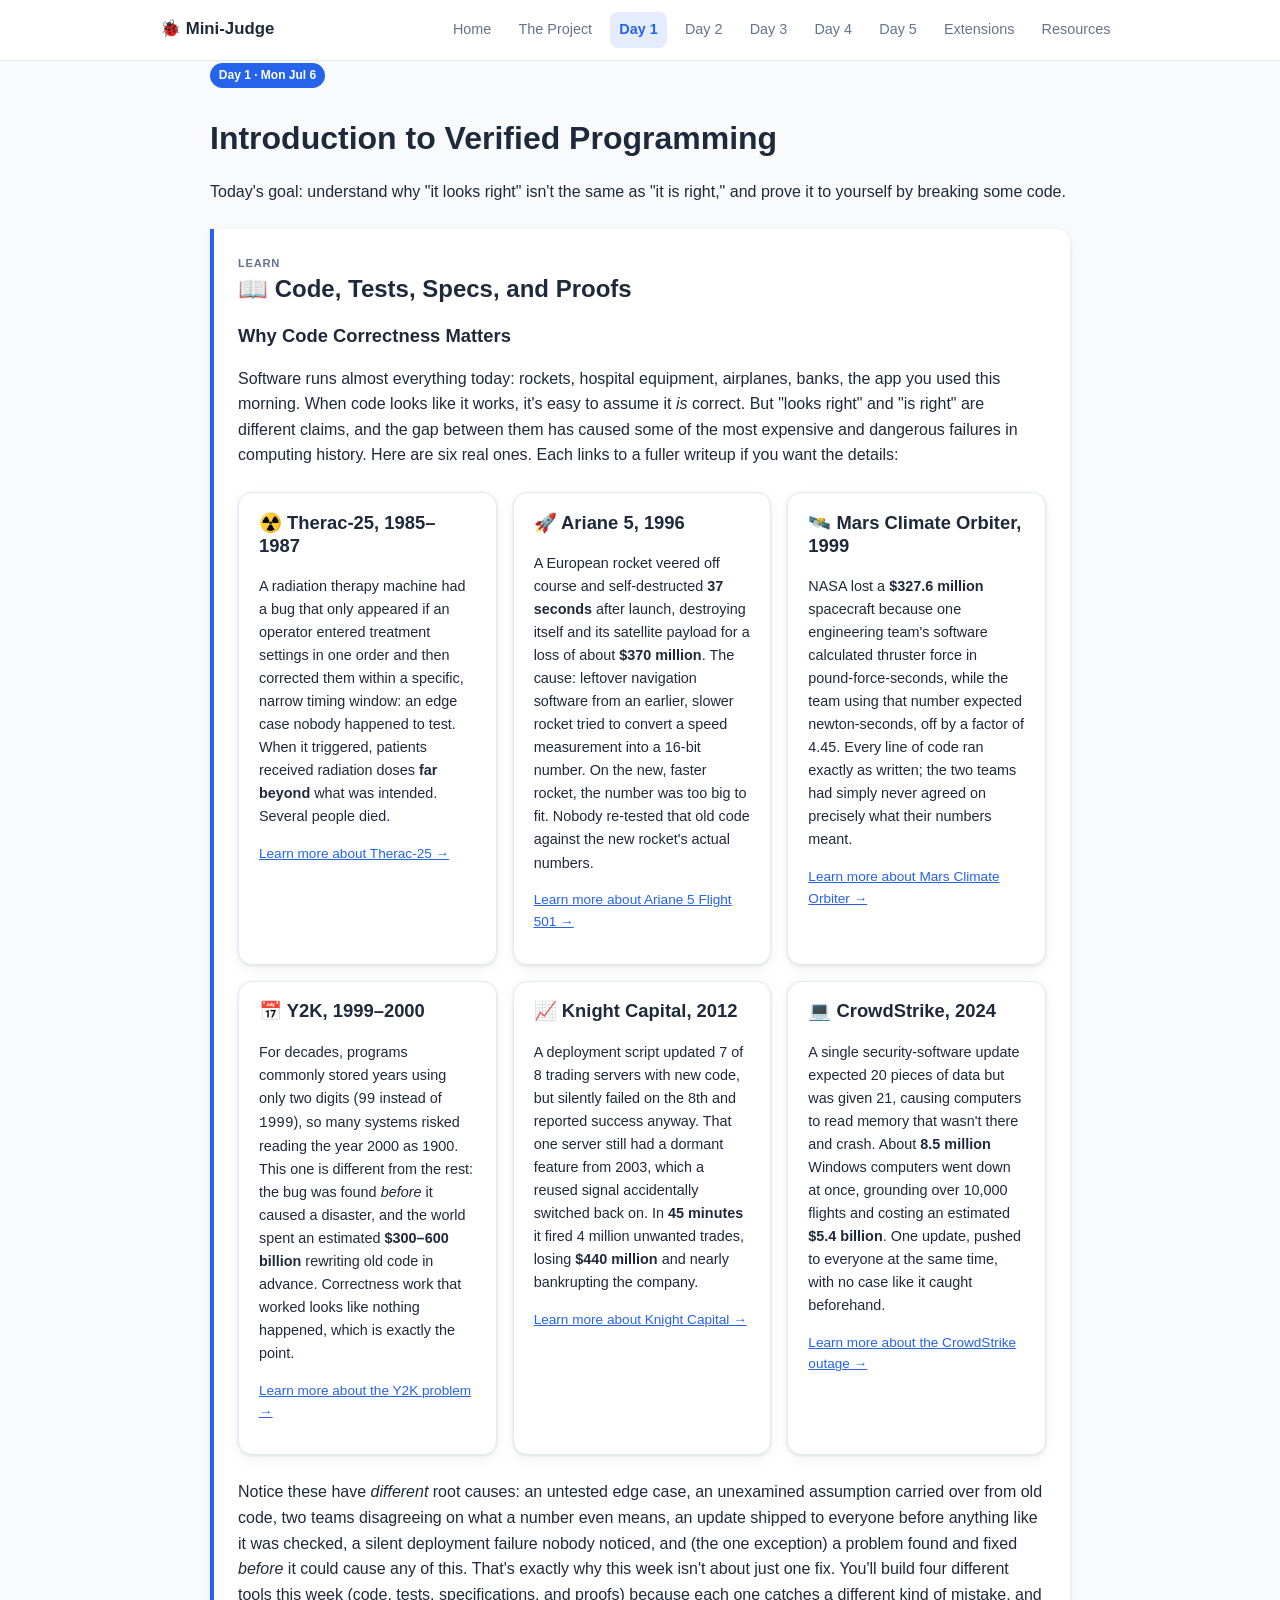
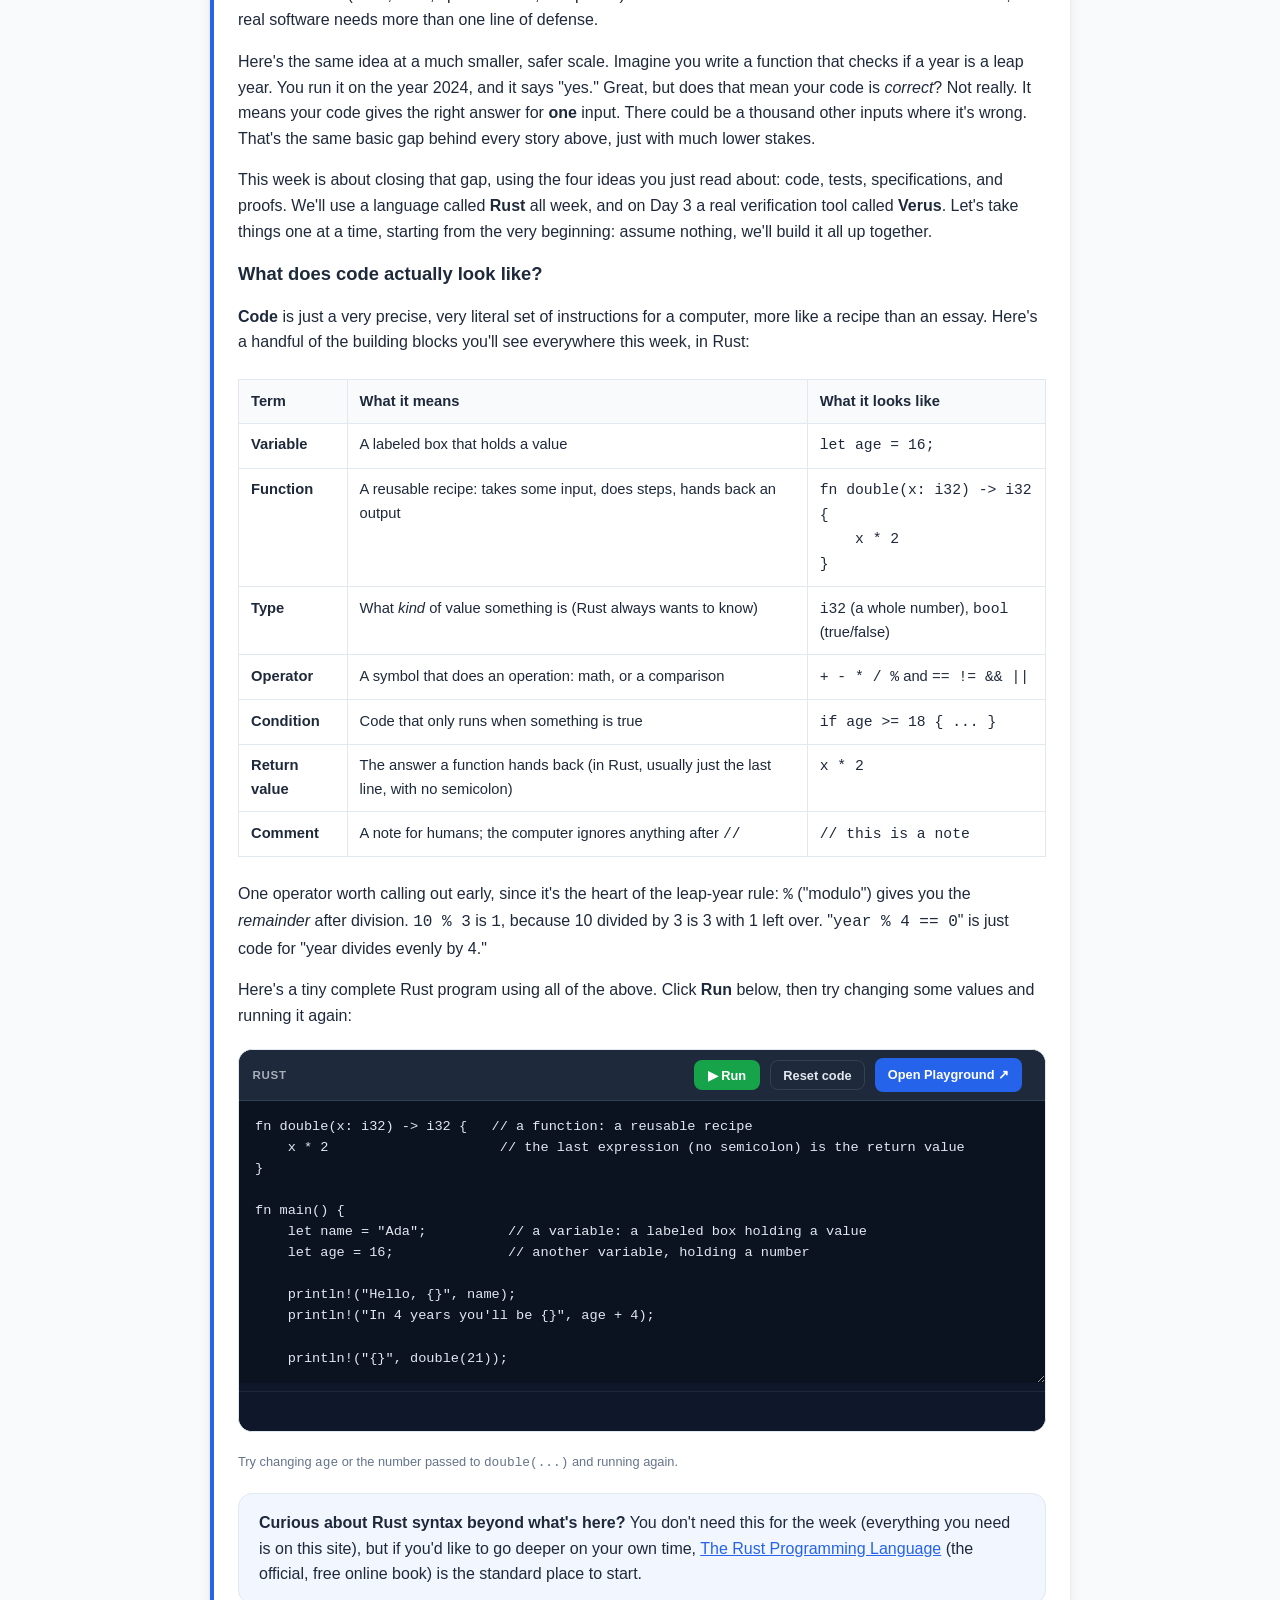
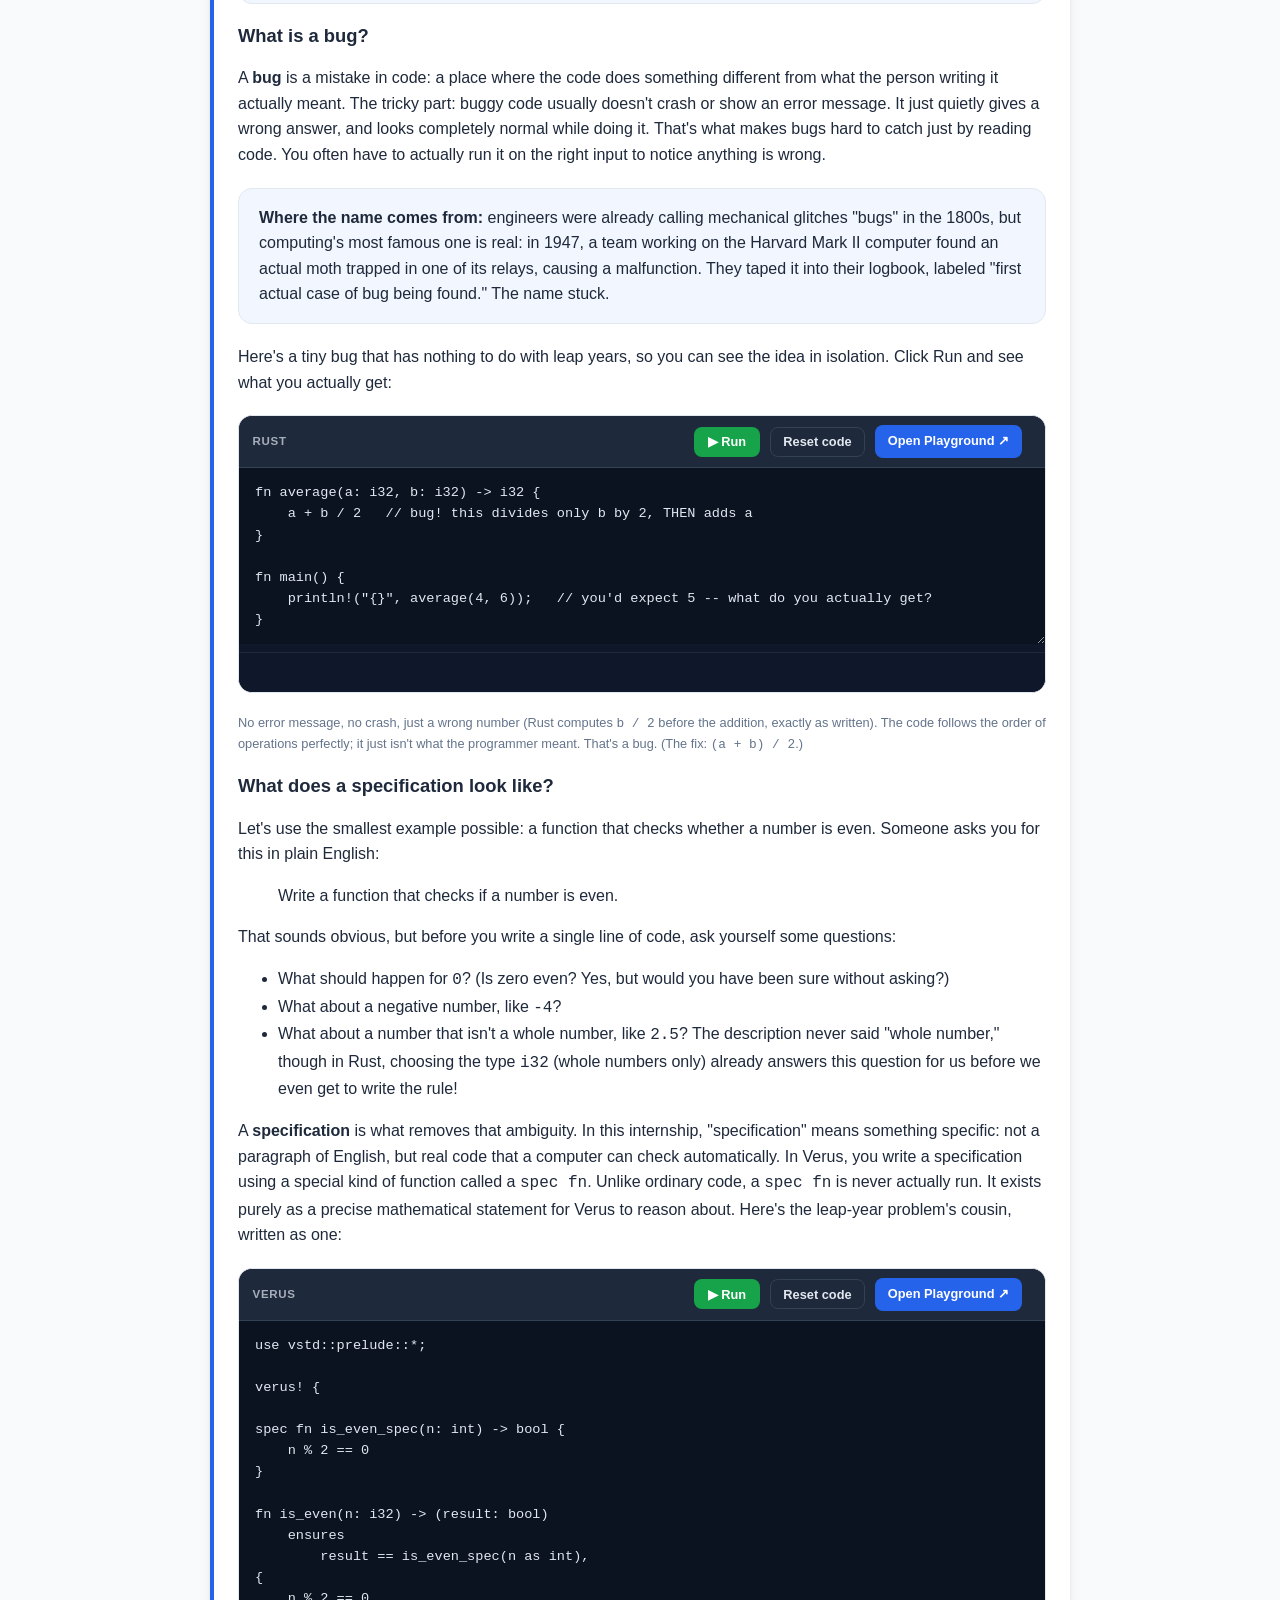
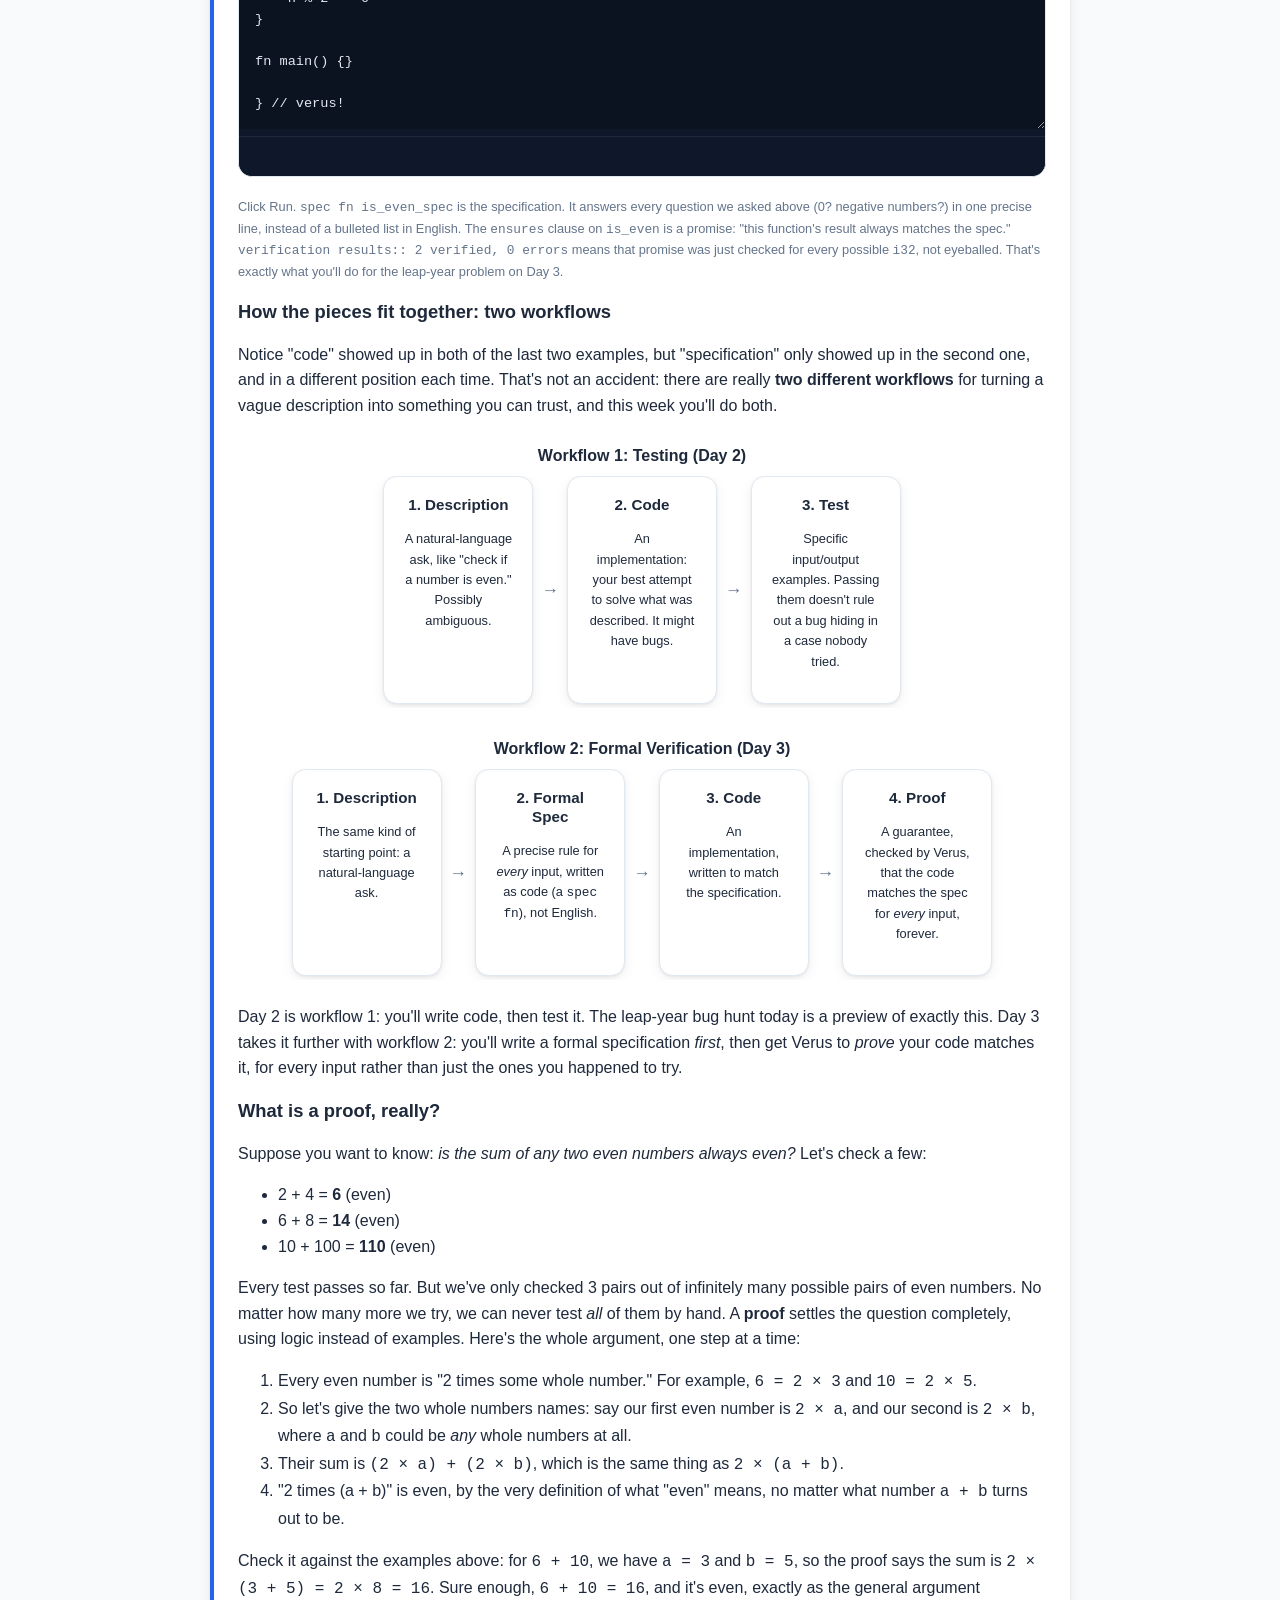
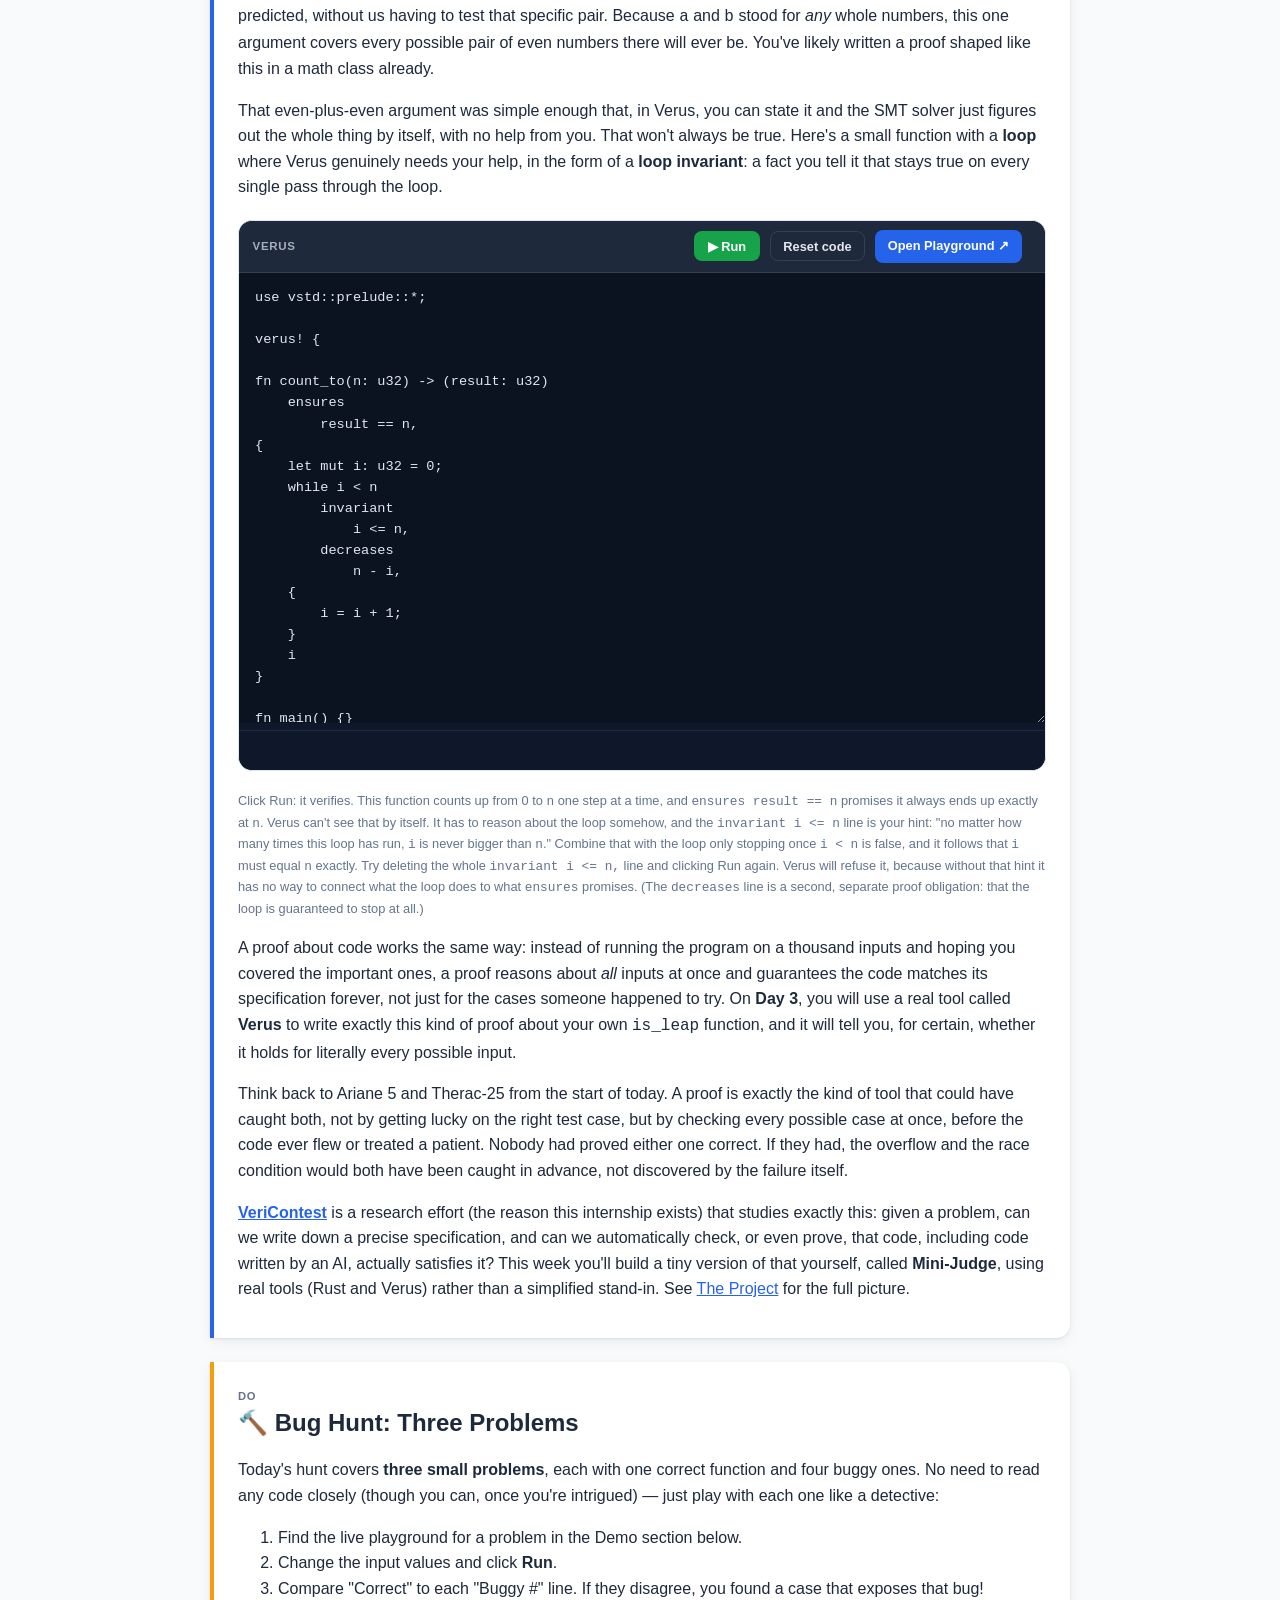
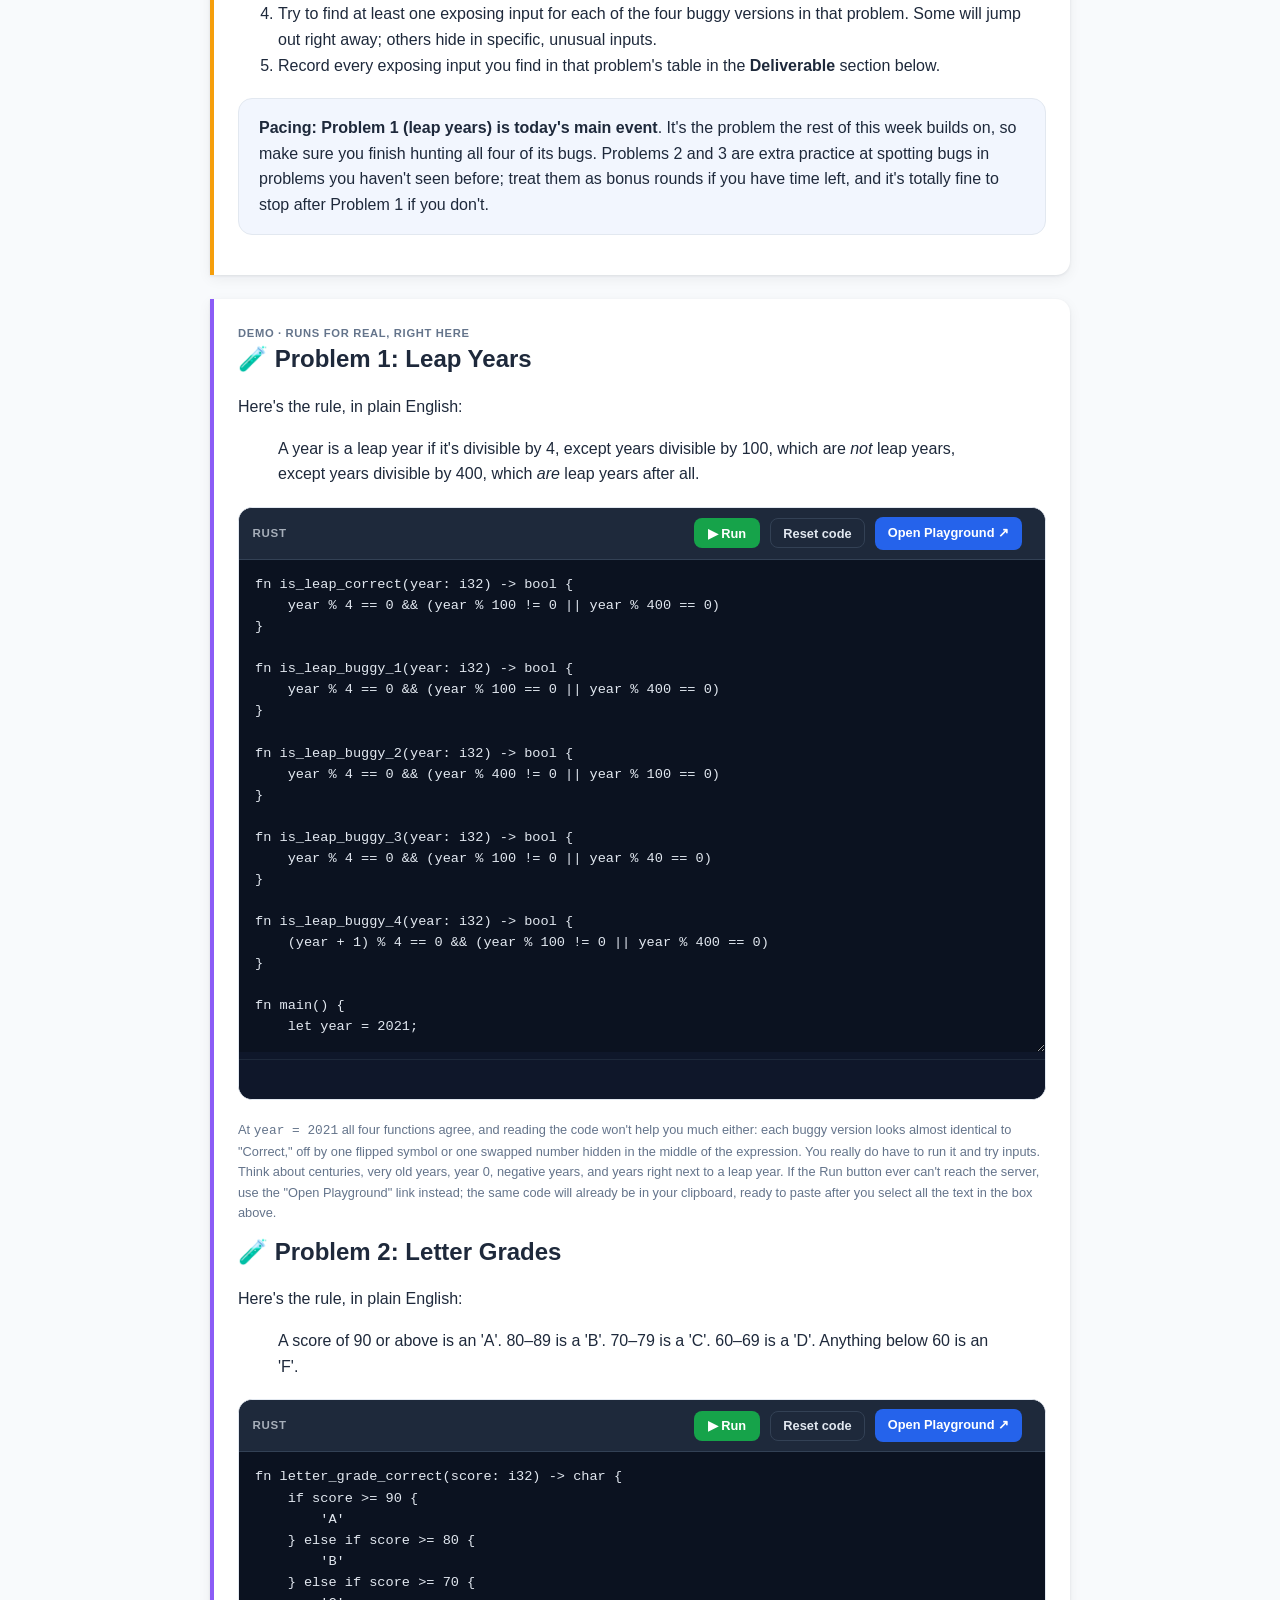
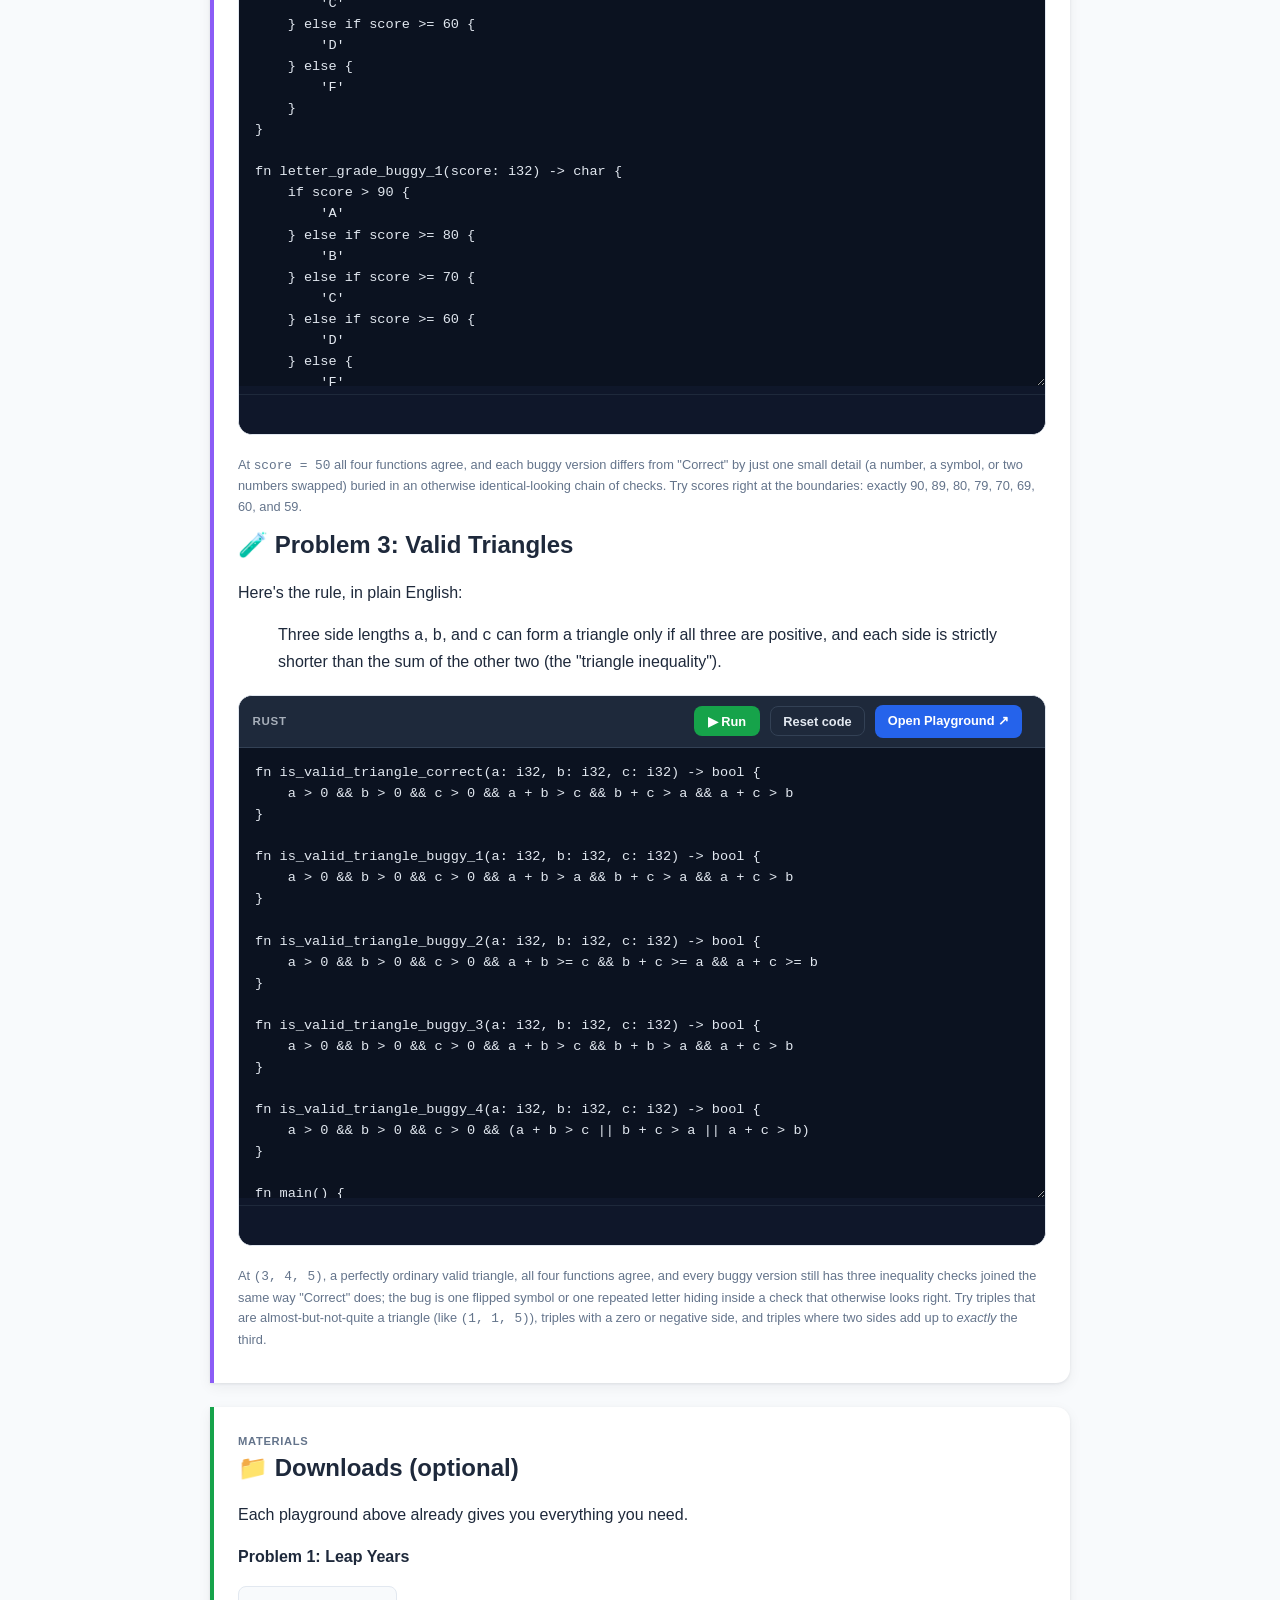
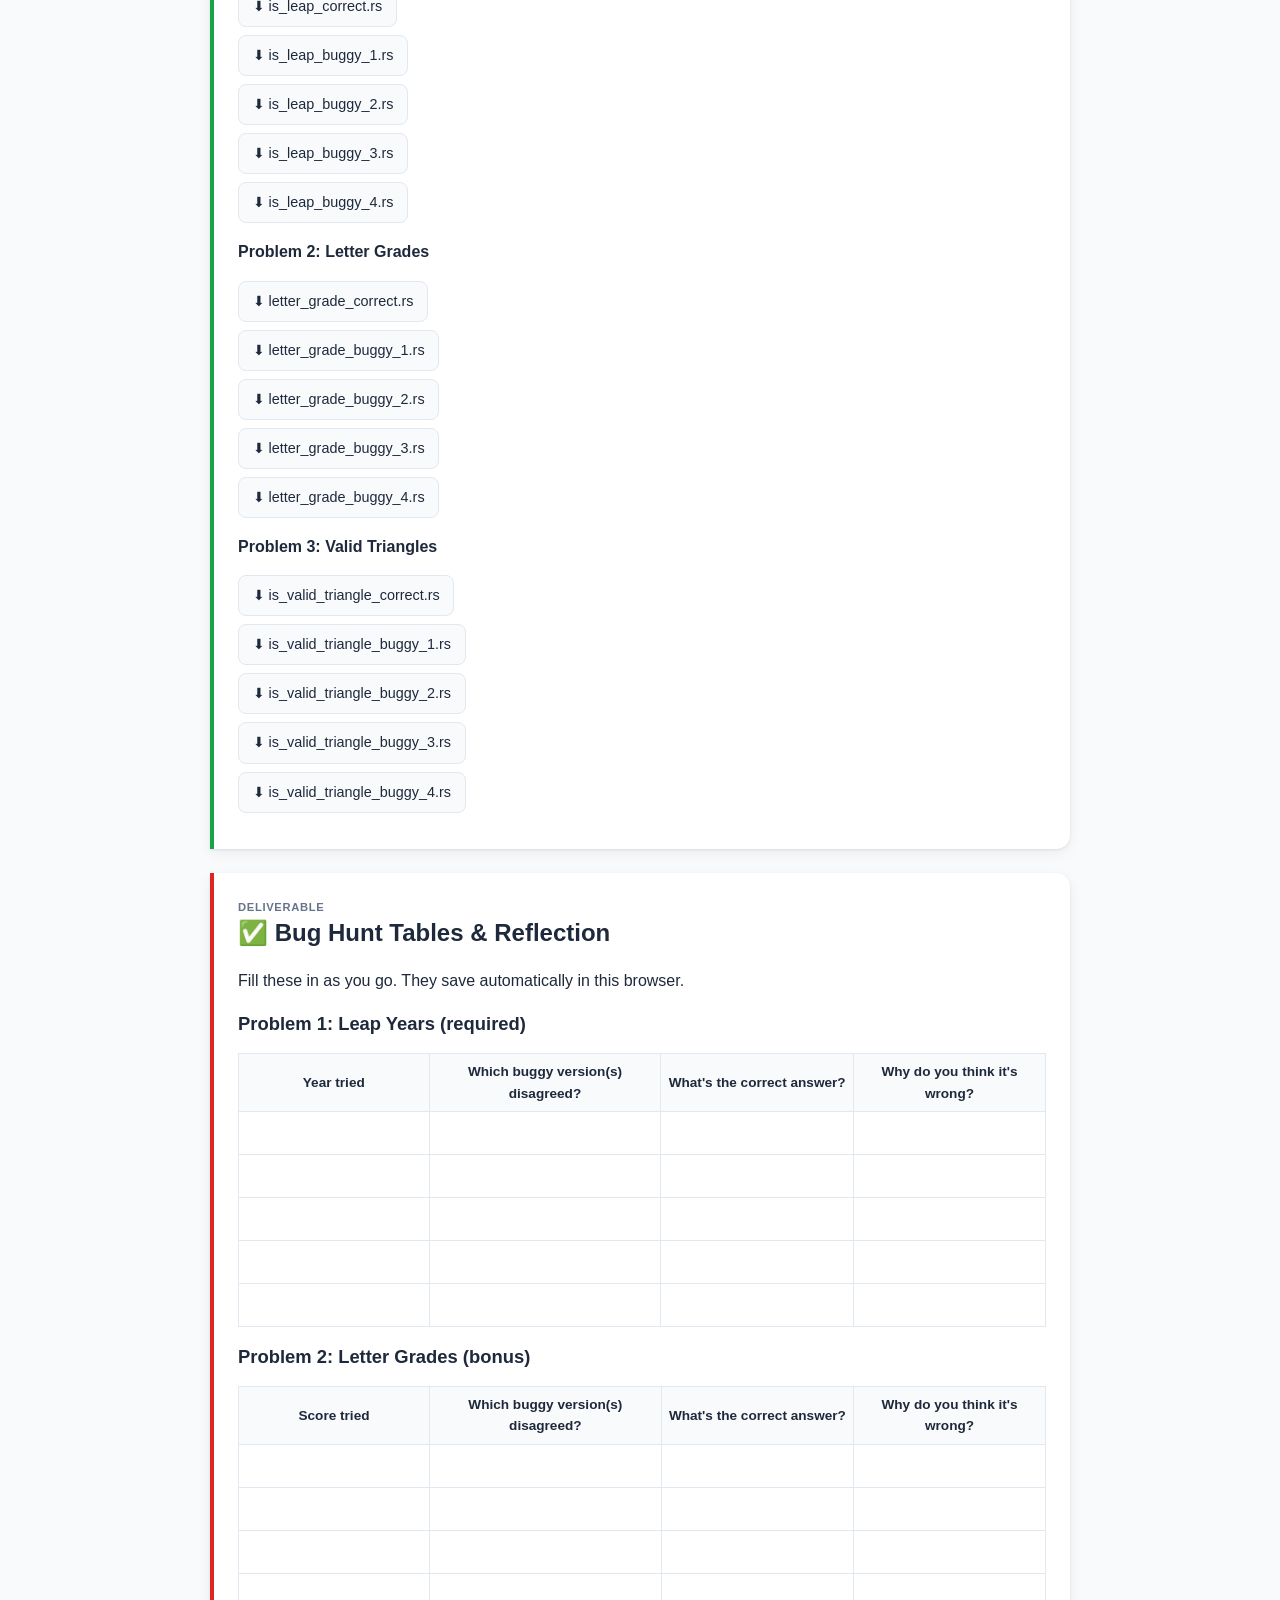
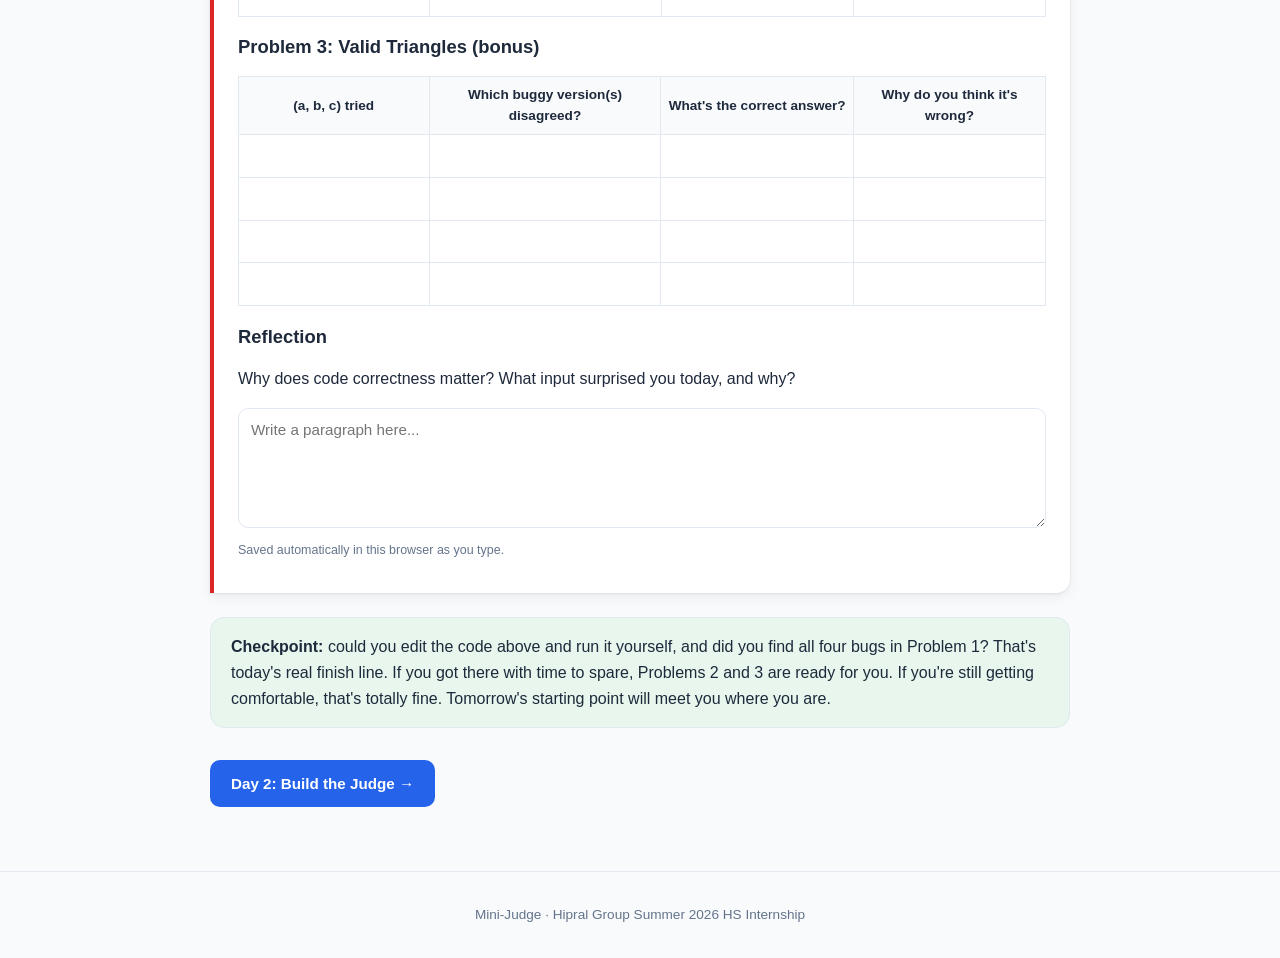
==== commit 04e0d524: "update" ====
--- a/day1.html
+++ b/day1.html
@@ -3,7 +3,7 @@
 <head>
 <meta charset="utf-8">
 <meta name="viewport" content="width=device-width, initial-scale=1">
-<title>Day 1: Bug Hunt &mdash; Mini-Judge</title>
+<title>Day 1: Bug Hunt &middot; Mini-Judge</title>
 <link rel="icon" href="data:image/svg+xml,%3Csvg xmlns='http://www.w3.org/2000/svg' viewBox='0 0 100 100'%3E%3Ctext y='.9em' font-size='90'%3E%F0%9F%90%9E%3C/text%3E%3C/svg%3E">
 <link rel="stylesheet" href="css/style.css">
 </head>
@@ -29,29 +29,129 @@
 <div class="container">
   <span class="day-badge">Day 1 &middot; Mon Jul 6</span>
   <h1>Introduction to Verified Programming</h1>
-  <p class="lead">Today's goal: understand why "it looks right" isn't the same as "it is right" &mdash; and prove it to yourself by breaking some code.</p>
+  <p class="lead">Today's goal: understand why "it looks right" isn't the same as "it is right," and prove it to yourself by breaking some code.</p>
 
   <div class="section-block learn">
     <span class="section-tag">Learn</span>
     <h2>📖 Code, Tests, Specs, and Proofs</h2>
-    <p>
-      Imagine you write a function that checks if a year is a leap year. You run it on
-      the year 2024, and it says "yes." Great &mdash; but does that mean your code is
-      <em>correct</em>? Not really. It means your code gives the right answer for
-      <strong>one</strong> input. There could be a thousand other inputs where it's wrong.
-    </p>
-    <p>
-      This week is about closing that gap, using four ideas that build on each other:
+
+    <h3>Why Code Correctness Matters</h3>
+    <p>
+      Software runs almost everything today: rockets, hospital equipment,
+      airplanes, banks, the app you used this morning. When code looks like it works,
+      it's easy to assume it <em>is</em> correct. But "looks right" and "is right" are
+      different claims, and the gap between them has caused some of the most expensive
+      and dangerous failures in computing history. Here are six real ones. Each
+      links to a fuller writeup if you want the details:
+    </p>
+
+    <div class="card-grid">
+      <div class="card">
+        <h3>☢️ Therac-25, 1985&ndash;1987</h3>
+        <p style="font-size:0.9rem;">
+          A radiation therapy machine had a bug that only appeared if an operator
+          entered treatment settings in one order and then corrected them within a
+          specific, narrow timing window: an edge case nobody happened to test.
+          When it triggered, patients received radiation doses <strong>far beyond</strong>
+          what was intended. Several people died.
+        </p>
+        <p style="font-size:0.85rem;"><a href="https://en.wikipedia.org/wiki/Therac-25" target="_blank" rel="noopener">Learn more about Therac-25 &rarr;</a></p>
+      </div>
+      <div class="card">
+        <h3>🚀 Ariane 5, 1996</h3>
+        <p style="font-size:0.9rem;">
+          A European rocket veered off course and self-destructed <strong>37
+          seconds</strong> after launch, destroying itself and its satellite payload
+          for a loss of about <strong>$370 million</strong>. The cause: leftover
+          navigation software from an earlier, slower rocket tried to convert a speed
+          measurement into a 16-bit number. On the new, faster rocket, the number was
+          too big to fit. Nobody re-tested that old code against the new rocket's
+          actual numbers.
+        </p>
+        <p style="font-size:0.85rem;"><a href="https://en.wikipedia.org/wiki/Ariane_flight_V88" target="_blank" rel="noopener">Learn more about Ariane 5 Flight 501 &rarr;</a></p>
+      </div>
+      <div class="card">
+        <h3>🛰️ Mars Climate Orbiter, 1999</h3>
+        <p style="font-size:0.9rem;">
+          NASA lost a <strong>$327.6 million</strong> spacecraft because one
+          engineering team's software calculated thruster force in
+          pound-force-seconds, while the team using that number expected
+          newton-seconds, off by a factor of 4.45. Every line of code ran
+          exactly as written; the two teams had simply never agreed on precisely what
+          their numbers meant.
+        </p>
+        <p style="font-size:0.85rem;"><a href="https://en.wikipedia.org/wiki/Mars_Climate_Orbiter" target="_blank" rel="noopener">Learn more about Mars Climate Orbiter &rarr;</a></p>
+      </div>
+      <div class="card">
+        <h3>📅 Y2K, 1999&ndash;2000</h3>
+        <p style="font-size:0.9rem;">
+          For decades, programs commonly stored years using only two digits (<code>99</code>
+          instead of <code>1999</code>), so many systems risked reading the year 2000
+          as 1900. This one is different from the rest: the bug was found <em>before</em>
+          it caused a disaster, and the world spent an estimated <strong>$300&ndash;600
+          billion</strong> rewriting old code in advance. Correctness work that
+          worked looks like nothing happened, which is exactly the point.
+        </p>
+        <p style="font-size:0.85rem;"><a href="https://en.wikipedia.org/wiki/Year_2000_problem" target="_blank" rel="noopener">Learn more about the Y2K problem &rarr;</a></p>
+      </div>
+      <div class="card">
+        <h3>📈 Knight Capital, 2012</h3>
+        <p style="font-size:0.9rem;">
+          A deployment script updated 7 of 8 trading servers with new code, but
+          silently failed on the 8th and reported success anyway. That one server
+          still had a dormant feature from 2003, which a reused signal accidentally
+          switched back on. In <strong>45 minutes</strong> it fired 4 million unwanted
+          trades, losing <strong>$440 million</strong> and nearly bankrupting the
+          company.
+        </p>
+        <p style="font-size:0.85rem;"><a href="https://en.wikipedia.org/wiki/Knight_Capital_Group" target="_blank" rel="noopener">Learn more about Knight Capital &rarr;</a></p>
+      </div>
+      <div class="card">
+        <h3>💻 CrowdStrike, 2024</h3>
+        <p style="font-size:0.9rem;">
+          A single security-software update expected 20 pieces of data but was given
+          21, causing computers to read memory that wasn't there and crash. About
+          <strong>8.5 million</strong> Windows computers went down at once, grounding
+          over 10,000 flights and costing an estimated <strong>$5.4
+          billion</strong>. One update, pushed to everyone at the same time, with no
+          case like it caught beforehand.
+        </p>
+        <p style="font-size:0.85rem;"><a href="https://en.wikipedia.org/wiki/2024_CrowdStrike-related_IT_outages" target="_blank" rel="noopener">Learn more about the CrowdStrike outage &rarr;</a></p>
+      </div>
+    </div>
+
+    <p>
+      Notice these have <em>different</em> root causes: an untested edge case, an
+      unexamined assumption carried over from old code, two teams disagreeing on what
+      a number even means, an update shipped to everyone before anything like it was
+      checked, a silent deployment failure nobody noticed, and (the one exception) a
+      problem found and fixed <em>before</em> it could cause any of this. That's
+      exactly why this week isn't about just one fix. You'll build four different
+      tools this week (code, tests, specifications, and proofs) because each one
+      catches a different kind of mistake, and real software needs more than one line
+      of defense.
+    </p>
+
+    <p>
+      Here's the same idea at a much smaller, safer scale. Imagine you write a
+      function that checks if a year is a leap year. You run it on the year 2024, and
+      it says "yes." Great, but does that mean your code is <em>correct</em>?
+      Not really. It means your code gives the right answer for <strong>one</strong>
+      input. There could be a thousand other inputs where it's wrong. That's the same
+      basic gap behind every story above, just with much lower stakes.
+    </p>
+    <p>
+      This week is about closing that gap, using the four ideas you just read about:
       code, tests, specifications, and proofs. We'll use a language called
       <strong>Rust</strong> all week, and on Day 3 a real verification tool called
       <strong>Verus</strong>. Let's take things one at a time, starting from the very
-      beginning &mdash; assume nothing, we'll build it all up together.
+      beginning: assume nothing, we'll build it all up together.
     </p>
 
     <h3>What does code actually look like?</h3>
     <p>
       <strong>Code</strong> is just a very precise, very literal set of instructions for
-      a computer &mdash; more like a recipe than an essay. Here's a handful of the
+      a computer, more like a recipe than an essay. Here's a handful of the
       building blocks you'll see everywhere this week, in Rust:
     </p>
     <table class="schedule">
@@ -59,10 +159,10 @@
       <tbody>
         <tr><td><strong>Variable</strong></td><td>A labeled box that holds a value</td><td><code>let age = 16;</code></td></tr>
         <tr><td><strong>Function</strong></td><td>A reusable recipe: takes some input, does steps, hands back an output</td><td><code>fn double(x: i32) -&gt; i32 {<br>&nbsp;&nbsp;&nbsp;&nbsp;x * 2<br>}</code></td></tr>
-        <tr><td><strong>Type</strong></td><td>What <em>kind</em> of value something is &mdash; Rust always wants to know</td><td><code>i32</code> (a whole number), <code>bool</code> (true/false)</td></tr>
-        <tr><td><strong>Operator</strong></td><td>A symbol that does an operation &mdash; math, or a comparison</td><td><code>+ - * / %</code> and <code>== != && ||</code></td></tr>
+        <tr><td><strong>Type</strong></td><td>What <em>kind</em> of value something is (Rust always wants to know)</td><td><code>i32</code> (a whole number), <code>bool</code> (true/false)</td></tr>
+        <tr><td><strong>Operator</strong></td><td>A symbol that does an operation: math, or a comparison</td><td><code>+ - * / %</code> and <code>== != && ||</code></td></tr>
         <tr><td><strong>Condition</strong></td><td>Code that only runs when something is true</td><td><code>if age &gt;= 18 { ... }</code></td></tr>
-        <tr><td><strong>Return value</strong></td><td>The answer a function hands back &mdash; in Rust, usually just the last line, with no semicolon</td><td><code>x * 2</code></td></tr>
+        <tr><td><strong>Return value</strong></td><td>The answer a function hands back (in Rust, usually just the last line, with no semicolon)</td><td><code>x * 2</code></td></tr>
         <tr><td><strong>Comment</strong></td><td>A note for humans; the computer ignores anything after <code>//</code></td><td><code>// this is a note</code></td></tr>
       </tbody>
     </table>
@@ -100,13 +200,20 @@
     </div>
     <p class="worksheet-note">Try changing <code>age</code> or the number passed to <code>double(...)</code> and running again.</p>
 
+    <div class="callout tip">
+      <strong>Curious about Rust syntax beyond what's here?</strong> You don't need
+      this for the week (everything you need is on this site), but if
+      you'd like to go deeper on your own time, <a href="https://doc.rust-lang.org/book/" target="_blank" rel="noopener">The Rust Programming Language</a>
+      (the official, free online book) is the standard place to start.
+    </div>
+
     <h3>What is a bug?</h3>
     <p>
-      A <strong>bug</strong> is a mistake in code &mdash; a place where the code does
+      A <strong>bug</strong> is a mistake in code: a place where the code does
       something different from what the person writing it actually meant. The tricky
       part: buggy code usually doesn't crash or show an error message. It just quietly
       gives a wrong answer, and looks completely normal while doing it. That's what
-      makes bugs hard to catch just by reading code &mdash; you often have to actually
+      makes bugs hard to catch just by reading code. You often have to actually
       run it on the right input to notice anything is wrong.
     </p>
     <div class="callout tip">
@@ -116,7 +223,7 @@
       trapped in one of its relays, causing a malfunction. They taped it into their
       logbook, labeled "first actual case of bug being found." The name stuck.
     </div>
-    <p>Here's a tiny bug that has nothing to do with leap years, so you can see the idea in isolation &mdash; click Run and see what you actually get:</p>
+    <p>Here's a tiny bug that has nothing to do with leap years, so you can see the idea in isolation. Click Run and see what you actually get:</p>
     <div class="playground" data-tool="rustc">
       <script type="text/plain" class="code-source">
 fn average(a: i32, b: i32) -> i32 {
@@ -138,7 +245,7 @@
       <pre class="pg-output"></pre>
     </div>
     <p class="worksheet-note">
-      No error message, no crash &mdash; just a wrong number (Rust computes
+      No error message, no crash, just a wrong number (Rust computes
       <code>b / 2</code> before the addition, exactly as written). The code follows the
       order of operations perfectly; it just isn't what the programmer meant. That's a
       bug. (The fix: <code>(a + b) / 2</code>.)
@@ -151,40 +258,297 @@
     </p>
     <blockquote>Write a function that checks if a number is even.</blockquote>
     <p>
-      That sounds obvious &mdash; but before you write a single line of code, ask
+      That sounds obvious, but before you write a single line of code, ask
       yourself some questions:
     </p>
     <ul>
-      <li>What should happen for <code>0</code>? (Is zero even? Yes &mdash; but would you have been sure without asking?)</li>
+      <li>What should happen for <code>0</code>? (Is zero even? Yes, but would you have been sure without asking?)</li>
       <li>What about a negative number, like <code>-4</code>?</li>
-      <li>What about a number that isn't a whole number, like <code>2.5</code>? The description never said "whole number" &mdash; though in Rust, choosing the type <code>i32</code> (whole numbers only) already answers this question for us before we even get to write the rule!</li>
+      <li>What about a number that isn't a whole number, like <code>2.5</code>? The description never said "whole number," though in Rust, choosing the type <code>i32</code> (whole numbers only) already answers this question for us before we even get to write the rule!</li>
     </ul>
     <p>
-      A <strong>specification</strong> is what you get once you've answered every one of
-      those questions and written the rule down precisely, so there's no room left for
-      "wait, what should it do here?" Here's one:
-    </p>
+      A <strong>specification</strong> is what removes that ambiguity. In
+      this internship, "specification" means something specific: not a paragraph of
+      English, but real code that a computer can check automatically. In Verus, you
+      write a specification using a special kind of function called a
+      <code>spec fn</code>. Unlike ordinary code, a <code>spec fn</code> is never
+      actually run. It exists purely as a precise mathematical statement for
+      Verus to reason about. Here's the leap-year problem's cousin, written as one:
+    </p>
+    <div class="playground" data-tool="verus">
+      <script type="text/plain" class="code-source">
+use vstd::prelude::*;
+
+verus! {
+
+spec fn is_even_spec(n: int) -> bool {
+    n % 2 == 0
+}
+
+fn is_even(n: i32) -> (result: bool)
+    ensures
+        result == is_even_spec(n as int),
+{
+    n % 2 == 0
+}
+
+fn main() {}
+
+} // verus!
+      </script>
+      <div class="code-toolbar">
+        <span class="code-lang">Verus</span>
+        <button class="pg-run" type="button">&#9654; Run</button>
+        <button class="pg-reset" type="button">Reset code</button>
+        <a class="open-playground-link" href="https://play.verus-lang.org/" target="_blank" rel="noopener">Open Playground ↗</a>
+        <span class="pg-status"></span>
+      </div>
+      <textarea class="pg-editor" spellcheck="false" rows="18"></textarea>
+      <pre class="pg-output"></pre>
+    </div>
+    <p class="worksheet-note">
+      Click Run. <code>spec fn is_even_spec</code> is the specification. It
+      answers every question we asked above (0? negative numbers?) in one precise
+      line, instead of a bulleted list in English. The <code>ensures</code> clause on
+      <code>is_even</code> is a promise: "this function's result always matches the
+      spec." <code>verification results:: 2 verified, 0 errors</code> means that
+      promise was just checked for every possible <code>i32</code>, not eyeballed.
+      That's exactly what you'll do for the leap-year problem on Day 3.
+    </p>
+
+    <h3>How the pieces fit together: two workflows</h3>
+    <p>
+      Notice "code" showed up in both of the last two examples, but "specification"
+      only showed up in the second one, and in a different position each time.
+      That's not an accident: there are really <strong>two different
+      workflows</strong> for turning a vague description into something you can
+      trust, and this week you'll do both.
+    </p>
+
+    <div class="diagram">
+      <p style="font-weight:700; margin-bottom:0.5rem;">Workflow 1: Testing (Day 2)</p>
+      <div style="display:flex;gap:0.5rem;justify-content:center;flex-wrap:nowrap;align-items:stretch;overflow-x:auto;padding-bottom:0.25rem;">
+        <div class="card reveal" style="max-width:150px;min-width:150px;transition-delay:0s;">
+          <h3 style="font-size:0.95rem;">1. Description</h3>
+          <p style="font-size:0.8rem;">A natural-language ask, like "check if a number is even." Possibly ambiguous.</p>
+        </div>
+        <div class="reveal" style="align-self:center;font-size:1.1rem;color:var(--text-muted);transition-delay:0.1s;flex-shrink:0;">&rarr;</div>
+        <div class="card reveal" style="max-width:150px;min-width:150px;transition-delay:0.15s;">
+          <h3 style="font-size:0.95rem;">2. Code</h3>
+          <p style="font-size:0.8rem;">An implementation: your best attempt to solve what was described. It might have bugs.</p>
+        </div>
+        <div class="reveal" style="align-self:center;font-size:1.1rem;color:var(--text-muted);transition-delay:0.25s;flex-shrink:0;">&rarr;</div>
+        <div class="card reveal" style="max-width:150px;min-width:150px;transition-delay:0.3s;">
+          <h3 style="font-size:0.95rem;">3. Test</h3>
+          <p style="font-size:0.8rem;">Specific input/output examples. Passing them doesn't rule out a bug hiding in a case nobody tried.</p>
+        </div>
+      </div>
+
+      <p style="font-weight:700; margin:1.75rem 0 0.5rem;">Workflow 2: Formal Verification (Day 3)</p>
+      <div style="display:flex;gap:0.5rem;justify-content:center;flex-wrap:nowrap;align-items:stretch;overflow-x:auto;padding-bottom:0.25rem;">
+        <div class="card reveal" style="max-width:150px;min-width:150px;transition-delay:0s;">
+          <h3 style="font-size:0.95rem;">1. Description</h3>
+          <p style="font-size:0.8rem;">The same kind of starting point: a natural-language ask.</p>
+        </div>
+        <div class="reveal" style="align-self:center;font-size:1.1rem;color:var(--text-muted);transition-delay:0.1s;flex-shrink:0;">&rarr;</div>
+        <div class="card reveal" style="max-width:150px;min-width:150px;transition-delay:0.15s;">
+          <h3 style="font-size:0.95rem;">2. Formal Spec</h3>
+          <p style="font-size:0.8rem;">A precise rule for <em>every</em> input, written as code (a <code>spec fn</code>), not English.</p>
+        </div>
+        <div class="reveal" style="align-self:center;font-size:1.1rem;color:var(--text-muted);transition-delay:0.25s;flex-shrink:0;">&rarr;</div>
+        <div class="card reveal" style="max-width:150px;min-width:150px;transition-delay:0.3s;">
+          <h3 style="font-size:0.95rem;">3. Code</h3>
+          <p style="font-size:0.8rem;">An implementation, written to match the specification.</p>
+        </div>
+        <div class="reveal" style="align-self:center;font-size:1.1rem;color:var(--text-muted);transition-delay:0.4s;flex-shrink:0;">&rarr;</div>
+        <div class="card reveal" style="max-width:150px;min-width:150px;transition-delay:0.45s;">
+          <h3 style="font-size:0.95rem;">4. Proof</h3>
+          <p style="font-size:0.8rem;">A guarantee, checked by Verus, that the code matches the spec for <em>every</em> input, forever.</p>
+        </div>
+      </div>
+    </div>
+
+    <p>
+      Day 2 is workflow 1: you'll write code, then test it. The leap-year bug
+      hunt today is a preview of exactly this. Day 3 takes it further with workflow
+      2: you'll write a formal specification <em>first</em>, then get Verus to
+      <em>prove</em> your code matches it, for every input rather than just the ones
+      you happened to try.
+    </p>
+
+    <h3>What is a proof, really?</h3>
+    <p>
+      Suppose you want to know: <em>is the sum of any two even numbers always even?</em>
+      Let's check a few:
+    </p>
+    <ul>
+      <li>2 + 4 = <strong>6</strong> (even)</li>
+      <li>6 + 8 = <strong>14</strong> (even)</li>
+      <li>10 + 100 = <strong>110</strong> (even)</li>
+    </ul>
+    <p>
+      Every test passes so far. But we've only checked 3 pairs out of infinitely many
+      possible pairs of even numbers. No matter how many more we try, we can
+      never test <em>all</em> of them by hand. A <strong>proof</strong> settles the
+      question completely, using logic instead of examples. Here's the whole argument,
+      one step at a time:
+    </p>
+    <ol>
+      <li>Every even number is "2 times some whole number." For example, <code>6 = 2 &times; 3</code> and <code>10 = 2 &times; 5</code>.</li>
+      <li>So let's give the two whole numbers names: say our first even number is <code>2 &times; a</code>, and our second is <code>2 &times; b</code>, where <code>a</code> and <code>b</code> could be <em>any</em> whole numbers at all.</li>
+      <li>Their sum is <code>(2 &times; a) + (2 &times; b)</code>, which is the same thing as <code>2 &times; (a + b)</code>.</li>
+      <li>"2 times (a + b)" is even, by the very definition of what "even" means, no matter what number <code>a + b</code> turns out to be.</li>
+    </ol>
+    <p>
+      Check it against the examples above: for <code>6 + 10</code>, we have <code>a = 3</code> and <code>b = 5</code>, so the proof says the sum is <code>2 &times; (3 + 5) = 2 &times; 8 = 16</code>. Sure enough, <code>6 + 10 = 16</code>, and it's even, exactly as the general argument predicted, without us having to test that specific pair. Because <code>a</code> and <code>b</code> stood for <em>any</em> whole numbers, this one argument covers every possible pair of even numbers there will ever be. You've likely written a proof shaped like this in a math class already.
+    </p>
+    <p>
+      That even-plus-even argument was simple enough that, in Verus, you can state it
+      and the SMT solver just figures out the whole thing by itself, with no help from
+      you. That won't always be true. Here's a small function with a <strong>loop</strong>
+      where Verus genuinely needs your help, in the form of a <strong>loop
+      invariant</strong>: a fact you tell it that stays true on every single pass
+      through the loop.
+    </p>
+    <div class="playground" data-tool="verus">
+      <script type="text/plain" class="code-source">
+use vstd::prelude::*;
+
+verus! {
+
+fn count_to(n: u32) -> (result: u32)
+    ensures
+        result == n,
+{
+    let mut i: u32 = 0;
+    while i < n
+        invariant
+            i <= n,
+        decreases
+            n - i,
+    {
+        i = i + 1;
+    }
+    i
+}
+
+fn main() {}
+
+} // verus!
+      </script>
+      <div class="code-toolbar">
+        <span class="code-lang">Verus</span>
+        <button class="pg-run" type="button">&#9654; Run</button>
+        <button class="pg-reset" type="button">Reset code</button>
+        <a class="open-playground-link" href="https://play.verus-lang.org/" target="_blank" rel="noopener">Open Playground ↗</a>
+        <span class="pg-status"></span>
+      </div>
+      <textarea class="pg-editor" spellcheck="false" rows="20"></textarea>
+      <pre class="pg-output"></pre>
+    </div>
+    <p class="worksheet-note">
+      Click Run: it verifies. This function counts up from 0 to <code>n</code> one
+      step at a time, and <code>ensures result == n</code> promises it always ends up
+      exactly at <code>n</code>. Verus can't see that by itself. It has to reason
+      about the loop somehow, and the <code>invariant i &lt;= n</code> line is your
+      hint: "no matter how many times this loop has run, <code>i</code> is never
+      bigger than <code>n</code>." Combine that with the loop only stopping once
+      <code>i &lt; n</code> is false, and it follows that <code>i</code> must equal
+      <code>n</code> exactly. Try deleting the whole <code>invariant i &lt;= n,</code>
+      line and clicking Run again. Verus will refuse it, because without that hint it
+      has no way to connect what the loop does to what <code>ensures</code> promises.
+      (The <code>decreases</code> line is a second, separate proof obligation: that
+      the loop is guaranteed to stop at all.)
+    </p>
+    <p>
+      A proof about code works the same way: instead of running the program on a
+      thousand inputs and hoping you covered the important ones, a proof reasons about
+      <em>all</em> inputs at once and guarantees the code matches its specification
+      forever, not just for the cases someone happened to try. On <strong>Day 3</strong>, you will use a real tool
+      called <strong>Verus</strong> to write exactly this kind of proof about your own
+      <code>is_leap</code> function, and it will tell you, for certain, whether it holds
+      for literally every possible input.
+    </p>
+
+    <p>
+      Think back to Ariane 5 and Therac-25 from the start of today. A proof is exactly
+      the kind of tool that could have caught both, not by getting lucky on the
+      right test case, but by checking every possible case at once, before the code
+      ever flew or treated a patient. Nobody had proved either one correct. If they
+      had, the overflow and the race condition would both have been caught in
+      advance, not discovered by the failure itself.
+    </p>
+
+    <p>
+      <a href="https://hiprel-group.github.io/VeriContest/" target="_blank" rel="noopener"><strong>VeriContest</strong></a> is a research effort (the reason this internship
+      exists) that studies exactly this: given a problem, can we write down a precise
+      specification, and can we automatically check, or even prove, that
+      code, including code written by an AI, actually satisfies it? This week you'll
+      build a tiny version of that yourself, called <strong>Mini-Judge</strong>, using
+      real tools (Rust and Verus) rather than a simplified stand-in. See
+      <a href="project.html">The Project</a> for the full picture.
+    </p>
+  </div>
+
+  <div class="section-block do">
+    <span class="section-tag">Do</span>
+    <h2>🔨 Bug Hunt: Three Problems</h2>
+    <p>
+      Today's hunt covers <strong>three small problems</strong>, each with one correct
+      function and four buggy ones. No need to read any code closely (though you can,
+      once you're intrigued) — just play with each one like a detective:
+    </p>
+    <ol>
+      <li>Find the live playground for a problem in the Demo section below.</li>
+      <li>Change the input values and click <strong>Run</strong>.</li>
+      <li>Compare "Correct" to each "Buggy #" line. If they disagree, you found a case that exposes that bug!</li>
+      <li>Try to find at least one exposing input for each of the four buggy versions in that problem. Some will jump out right away; others hide in specific, unusual inputs.</li>
+      <li>Record every exposing input you find in that problem's table in the <strong>Deliverable</strong> section below.</li>
+    </ol>
     <div class="callout tip">
-      <strong>Specification: <code>is_even(n)</code></strong>
-      <ul style="margin-bottom:0;">
-        <li><strong>Input:</strong> <code>n</code> is a whole number, type <code>i32</code> (positive, negative, or zero).</li>
-        <li><strong>Output:</strong> <code>true</code> if <code>n</code> divided by 2 leaves no remainder, otherwise <code>false</code>.</li>
-        <li><strong>Decided edge cases:</strong> <code>0</code> counts as even. Negative numbers follow the same rule as positive ones (<code>-4</code> is even, <code>-3</code> is odd).</li>
-      </ul>
-    </div>
-    <p>Once a spec is this precise, turning it into code is almost mechanical:</p>
+      <strong>Pacing:</strong> <strong>Problem 1 (leap years) is today's main event</strong>.
+      It's the problem the rest of this week builds on, so make sure you finish
+      hunting all four of its bugs. Problems 2 and 3 are extra practice at spotting bugs
+      in problems you haven't seen before; treat them as bonus rounds if you have time
+      left, and it's totally fine to stop after Problem 1 if you don't.
+    </div>
+  </div>
+
+  <div class="section-block demo">
+    <span class="section-tag">Demo &middot; runs for real, right here</span>
+    <h2>🧪 Problem 1: Leap Years</h2>
+    <p>Here's the rule, in plain English:</p>
+    <blockquote>A year is a leap year if it's divisible by 4, except years divisible by 100, which are <em>not</em> leap years, except years divisible by 400, which <em>are</em> leap years after all.</blockquote>
     <div class="playground" data-tool="rustc">
       <script type="text/plain" class="code-source">
-fn is_even(n: i32) -> bool {
-    n % 2 == 0
+fn is_leap_correct(year: i32) -> bool {
+    year % 4 == 0 && (year % 100 != 0 || year % 400 == 0)
+}
+
+fn is_leap_buggy_1(year: i32) -> bool {
+    year % 4 == 0 && (year % 100 == 0 || year % 400 == 0)
+}
+
+fn is_leap_buggy_2(year: i32) -> bool {
+    year % 4 == 0 && (year % 400 != 0 || year % 100 == 0)
+}
+
+fn is_leap_buggy_3(year: i32) -> bool {
+    year % 4 == 0 && (year % 100 != 0 || year % 40 == 0)
+}
+
+fn is_leap_buggy_4(year: i32) -> bool {
+    (year + 1) % 4 == 0 && (year % 100 != 0 || year % 400 == 0)
 }
 
 fn main() {
-    // Try the exact cases the spec above talks about:
-    println!("{}", is_even(4));    // an ordinary positive number
-    println!("{}", is_even(0));    // the spec says: true
-    println!("{}", is_even(-4));   // the spec says: true
-    println!("{}", is_even(-3));   // the spec says: false
+    let year = 2021;
+
+    println!("Correct:  {}", is_leap_correct(year));
+    println!("Buggy #1: {}", is_leap_buggy_1(year));
+    println!("Buggy #2: {}", is_leap_buggy_2(year));
+    println!("Buggy #3: {}", is_leap_buggy_3(year));
+    println!("Buggy #4: {}", is_leap_buggy_4(year));
 }
       </script>
       <div class="code-toolbar">
@@ -194,149 +558,94 @@
         <a class="open-playground-link" href="https://play.rust-lang.org/" target="_blank" rel="noopener">Open Playground ↗</a>
         <span class="pg-status"></span>
       </div>
-      <textarea class="pg-editor" spellcheck="false" rows="9"></textarea>
+      <textarea class="pg-editor" spellcheck="false" rows="22"></textarea>
       <pre class="pg-output"></pre>
     </div>
-    <p class="worksheet-note">
-      Notice the shape of this: vague description &rarr; a list of questions the
-      description didn't answer &rarr; a written-down decision for each one &rarr; code
-      that implements exactly those decisions. That's the whole idea of a specification,
-      and it's exactly what you'll do for the leap-year problem on Day 3 &mdash; except
-      on Day 3, instead of just eyeballing that the code matches the spec, a real tool
-      will <em>prove</em> it.
-    </p>
-
-    <h3>How the four ideas fit together</h3>
-    <div class="diagram">
-      <div style="display:flex;gap:0.75rem;justify-content:center;flex-wrap:wrap;align-items:stretch;">
-        <div class="card reveal" style="max-width:170px;transition-delay:0s;">
-          <h3>1. Code</h3>
-          <p style="font-size:0.88rem;">The program that's supposed to solve the problem. It might have bugs.</p>
-        </div>
-        <div class="reveal" style="align-self:center;font-size:1.4rem;color:var(--text-muted);transition-delay:0.1s;">&rarr;</div>
-        <div class="card reveal" style="max-width:170px;transition-delay:0.15s;">
-          <h3>2. Tests</h3>
-          <p style="font-size:0.88rem;">Specific examples: "for this input, the answer should be that." Catches known problem cases.</p>
-        </div>
-        <div class="reveal" style="align-self:center;font-size:1.4rem;color:var(--text-muted);transition-delay:0.25s;">&rarr;</div>
-        <div class="card reveal" style="max-width:170px;transition-delay:0.3s;">
-          <h3>3. Specification</h3>
-          <p style="font-size:0.88rem;">A precise rule for <em>every</em> possible input, not just examples. Removes ambiguity.</p>
-        </div>
-        <div class="reveal" style="align-self:center;font-size:1.4rem;color:var(--text-muted);transition-delay:0.4s;">&rarr;</div>
-        <div class="card reveal" style="max-width:170px;transition-delay:0.45s;">
-          <h3>4. Proof</h3>
-          <p style="font-size:0.88rem;">A mathematical guarantee the code matches the spec for <em>every</em> input, forever.</p>
-        </div>
-      </div>
-    </div>
-
-    <h3>What is a proof, really?</h3>
-    <p>
-      Suppose you want to know: <em>is the sum of any two even numbers always even?</em>
-      Let's check a few:
-    </p>
-    <ul>
-      <li>2 + 4 = <strong>6</strong> (even)</li>
-      <li>6 + 8 = <strong>14</strong> (even)</li>
-      <li>10 + 100 = <strong>110</strong> (even)</li>
-    </ul>
-    <p>
-      Every test passes so far. But we've only checked 3 pairs out of infinitely many
-      possible pairs of even numbers &mdash; no matter how many more we try, we can
-      never test <em>all</em> of them by hand. A <strong>proof</strong> settles the
-      question completely, using logic instead of examples. Here's the whole argument,
-      one step at a time:
-    </p>
-    <ol>
-      <li>Every even number is "2 times some whole number." For example, <code>6 = 2 &times; 3</code> and <code>10 = 2 &times; 5</code>.</li>
-      <li>So let's give the two whole numbers names: say our first even number is <code>2 &times; a</code>, and our second is <code>2 &times; b</code> &mdash; where <code>a</code> and <code>b</code> could be <em>any</em> whole numbers at all.</li>
-      <li>Their sum is <code>(2 &times; a) + (2 &times; b)</code>, which is the same thing as <code>2 &times; (a + b)</code>.</li>
-      <li>"2 times (a + b)" is even, by the very definition of what "even" means &mdash; no matter what number <code>a + b</code> turns out to be.</li>
-    </ol>
-    <p>
-      Check it against the examples above: for <code>6 + 10</code>, we have <code>a = 3</code> and <code>b = 5</code>, so the proof says the sum is <code>2 &times; (3 + 5) = 2 &times; 8 = 16</code>. Sure enough, <code>6 + 10 = 16</code>, and it's even &mdash; exactly as the general argument predicted, without us having to test that specific pair. Because <code>a</code> and <code>b</code> stood for <em>any</em> whole numbers, this one argument covers every possible pair of even numbers there will ever be. You've likely written a proof shaped like this in a math class already.
-    </p>
-    <p>
-      A proof about code works the same way: instead of running the program on a
-      thousand inputs and hoping you covered the important ones, a proof reasons about
-      <em>all</em> inputs at once and guarantees the code matches its specification
-      forever &mdash; not just for the cases someone happened to try. This isn't just a
-      nice idea for this internship: on <strong>Day 3</strong>, you will use a real tool
-      called <strong>Verus</strong> to write exactly this kind of proof about your own
-      <code>is_leap</code> function, and it will tell you, for certain, whether it holds
-      for literally every possible input.
-    </p>
-
-    <p>
-      Bugs like these have caused real, expensive disasters &mdash; a rocket
-      (Ariane 5) self-destructed because of a single unhandled number overflow, and a
-      radiation therapy machine (Therac-25) gave lethal overdoses because of a race
-      condition no one tested for. Nobody thought their code was wrong. Nobody had
-      tested the specific case that broke it. Nobody had proved it correct, either
-      &mdash; if they had, that overflow would have been caught before it ever flew.
-    </p>
-
-    <p>
-      <strong>VeriContest</strong> is a research effort (the reason this internship
-      exists) that studies exactly this: given a problem, can we write down a precise
-      specification, and can we automatically check &mdash; or even prove &mdash; that
-      code, including code written by an AI, actually satisfies it? This week you'll
-      build a tiny version of that yourself, called <strong>Mini-Judge</strong>, using
-      real tools (Rust and Verus) rather than a simplified stand-in. See
-      <a href="project.html">The Project</a> for the full picture.
-    </p>
-  </div>
-
-  <div class="section-block do">
-    <span class="section-tag">Do</span>
-    <h2>🔨 Bug Hunt: Leap Years</h2>
-    <p>Here's the rule for leap years, in plain English:</p>
-    <blockquote>A year is a leap year if it's divisible by 4 &mdash; except years divisible by 100, which are <em>not</em> leap years &mdash; except years divisible by 400, which <em>are</em> leap years after all.</blockquote>
-    <p>
-      Below are three functions that all <em>claim</em> to implement this rule. Each one
-      has a bug &mdash; a case where it disagrees with the correct answer. Your job is
-      to find a year that exposes each bug, just by trying different inputs. No need to
-      read the code closely (though you can, once you're intrigued) &mdash; just play
-      with it like a detective.
-    </p>
-    <ol>
-      <li>Find the live playground in the Demo section below.</li>
-      <li>Change the <code>let year = 2023;</code> line to a year you want to try, then click <strong>Run</strong>.</li>
-      <li>Compare "Correct" to each "Buggy #" line. If they disagree, you found a case that exposes that bug!</li>
-      <li>Try to find at least one exposing year for each of the three buggy versions. Think about <em>unusual</em> years: centuries, very old years, the current year, year 0, even a negative year...</li>
-      <li>Record every exposing year you find in the table in the <strong>Deliverable</strong> section below.</li>
-    </ol>
-  </div>
-
-  <div class="section-block demo">
-    <span class="section-tag">Demo &middot; runs for real, right here</span>
-    <h2>🧪 The buggy leap-year functions</h2>
+    <p class="worksheet-note">At <code>year = 2021</code> all four functions agree, and reading the code won't help you much either: each buggy version looks almost identical to "Correct," off by one flipped symbol or one swapped number hidden in the middle of the expression. You really do have to run it and try inputs. Think about centuries, very old years, year 0, negative years, and years right next to a leap year. If the Run button ever can't reach the server, use the "Open Playground" link instead; the same code will already be in your clipboard, ready to paste after you select all the text in the box above.</p>
+
+    <h2>🧪 Problem 2: Letter Grades</h2>
+    <p>Here's the rule, in plain English:</p>
+    <blockquote>A score of 90 or above is an 'A'. 80&ndash;89 is a 'B'. 70&ndash;79 is a 'C'. 60&ndash;69 is a 'D'. Anything below 60 is an 'F'.</blockquote>
     <div class="playground" data-tool="rustc">
       <script type="text/plain" class="code-source">
-fn is_leap_correct(year: i32) -> bool {
-    year % 4 == 0 && (year % 100 != 0 || year % 400 == 0)
-}
-
-fn is_leap_buggy_1(year: i32) -> bool {
-    year % 4 == 0 && year % 100 != 0
-}
-
-fn is_leap_buggy_2(year: i32) -> bool {
-    year % 4 == 0
-}
-
-fn is_leap_buggy_3(year: i32) -> bool {
-    year % 4 == 0 && year % 400 == 0
+fn letter_grade_correct(score: i32) -> char {
+    if score >= 90 {
+        'A'
+    } else if score >= 80 {
+        'B'
+    } else if score >= 70 {
+        'C'
+    } else if score >= 60 {
+        'D'
+    } else {
+        'F'
+    }
+}
+
+fn letter_grade_buggy_1(score: i32) -> char {
+    if score > 90 {
+        'A'
+    } else if score >= 80 {
+        'B'
+    } else if score >= 70 {
+        'C'
+    } else if score >= 60 {
+        'D'
+    } else {
+        'F'
+    }
+}
+
+fn letter_grade_buggy_2(score: i32) -> char {
+    if score >= 90 {
+        'A'
+    } else if score >= 85 {
+        'B'
+    } else if score >= 70 {
+        'C'
+    } else if score >= 60 {
+        'D'
+    } else {
+        'F'
+    }
+}
+
+fn letter_grade_buggy_3(score: i32) -> char {
+    if score >= 90 {
+        'A'
+    } else if score >= 80 {
+        'B'
+    } else if score >= 70 {
+        'C'
+    } else if score >= 65 {
+        'D'
+    } else {
+        'F'
+    }
+}
+
+fn letter_grade_buggy_4(score: i32) -> char {
+    if score >= 90 {
+        'A'
+    } else if score >= 80 {
+        'B'
+    } else if score >= 60 {
+        'C'
+    } else if score >= 70 {
+        'D'
+    } else {
+        'F'
+    }
 }
 
 fn main() {
-    let year = 2023;
-
-    println!("Correct:  {}", is_leap_correct(year));
-    println!("Buggy #1: {}", is_leap_buggy_1(year));
-    println!("Buggy #2: {}", is_leap_buggy_2(year));
-    println!("Buggy #3: {}", is_leap_buggy_3(year));
+    let score = 50;
+
+    println!("Correct:  {}", letter_grade_correct(score));
+    println!("Buggy #1: {}", letter_grade_buggy_1(score));
+    println!("Buggy #2: {}", letter_grade_buggy_2(score));
+    println!("Buggy #3: {}", letter_grade_buggy_3(score));
+    println!("Buggy #4: {}", letter_grade_buggy_4(score));
 }
       </script>
       <div class="code-toolbar">
@@ -346,29 +655,96 @@
         <a class="open-playground-link" href="https://play.rust-lang.org/" target="_blank" rel="noopener">Open Playground ↗</a>
         <span class="pg-status"></span>
       </div>
+      <textarea class="pg-editor" spellcheck="false" rows="24"></textarea>
+      <pre class="pg-output"></pre>
+    </div>
+    <p class="worksheet-note">At <code>score = 50</code> all four functions agree, and each buggy version differs from "Correct" by just one small detail (a number, a symbol, or two numbers swapped) buried in an otherwise identical-looking chain of checks. Try scores right at the boundaries: exactly 90, 89, 80, 79, 70, 69, 60, and 59.</p>
+
+    <h2>🧪 Problem 3: Valid Triangles</h2>
+    <p>Here's the rule, in plain English:</p>
+    <blockquote>Three side lengths <code>a</code>, <code>b</code>, and <code>c</code> can form a triangle only if all three are positive, and each side is strictly shorter than the sum of the other two (the "triangle inequality").</blockquote>
+    <div class="playground" data-tool="rustc">
+      <script type="text/plain" class="code-source">
+fn is_valid_triangle_correct(a: i32, b: i32, c: i32) -> bool {
+    a > 0 && b > 0 && c > 0 && a + b > c && b + c > a && a + c > b
+}
+
+fn is_valid_triangle_buggy_1(a: i32, b: i32, c: i32) -> bool {
+    a > 0 && b > 0 && c > 0 && a + b > a && b + c > a && a + c > b
+}
+
+fn is_valid_triangle_buggy_2(a: i32, b: i32, c: i32) -> bool {
+    a > 0 && b > 0 && c > 0 && a + b >= c && b + c >= a && a + c >= b
+}
+
+fn is_valid_triangle_buggy_3(a: i32, b: i32, c: i32) -> bool {
+    a > 0 && b > 0 && c > 0 && a + b > c && b + b > a && a + c > b
+}
+
+fn is_valid_triangle_buggy_4(a: i32, b: i32, c: i32) -> bool {
+    a > 0 && b > 0 && c > 0 && (a + b > c || b + c > a || a + c > b)
+}
+
+fn main() {
+    let (a, b, c) = (3, 4, 5);
+
+    println!("Correct:  {}", is_valid_triangle_correct(a, b, c));
+    println!("Buggy #1: {}", is_valid_triangle_buggy_1(a, b, c));
+    println!("Buggy #2: {}", is_valid_triangle_buggy_2(a, b, c));
+    println!("Buggy #3: {}", is_valid_triangle_buggy_3(a, b, c));
+    println!("Buggy #4: {}", is_valid_triangle_buggy_4(a, b, c));
+}
+      </script>
+      <div class="code-toolbar">
+        <span class="code-lang">Rust</span>
+        <button class="pg-run" type="button">&#9654; Run</button>
+        <button class="pg-reset" type="button">Reset code</button>
+        <a class="open-playground-link" href="https://play.rust-lang.org/" target="_blank" rel="noopener">Open Playground ↗</a>
+        <span class="pg-status"></span>
+      </div>
       <textarea class="pg-editor" spellcheck="false" rows="20"></textarea>
       <pre class="pg-output"></pre>
     </div>
-    <p class="worksheet-note">At <code>year = 2023</code> all four functions agree &mdash; that's on purpose, so you have to go looking for the disagreements yourself. If the Run button ever can't reach the server, use the "Open Playground" link instead &mdash; the same code will already be in your clipboard-ready to paste after you select all the text in the box above.</p>
+    <p class="worksheet-note">At <code>(3, 4, 5)</code>, a perfectly ordinary valid triangle, all four functions agree, and every buggy version still has three inequality checks joined the same way "Correct" does; the bug is one flipped symbol or one repeated letter hiding inside a check that otherwise looks right. Try triples that are almost-but-not-quite a triangle (like <code>(1, 1, 5)</code>), triples with a zero or negative side, and triples where two sides add up to <em>exactly</em> the third.</p>
   </div>
 
   <div class="section-block materials">
     <span class="section-tag">Materials</span>
     <h2>📁 Downloads (optional)</h2>
-    <p>The playground above already gives you everything you need. These downloads are only useful if you (or a mentor) set up Rust locally.</p>
+    <p>Each playground above already gives you everything you need.</p>
+    <p><strong>Problem 1: Leap Years</strong></p>
     <ul class="file-list">
       <li><a href="files/is_leap_correct.rs" download>⬇ is_leap_correct.rs</a></li>
       <li><a href="files/is_leap_buggy_1.rs" download>⬇ is_leap_buggy_1.rs</a></li>
       <li><a href="files/is_leap_buggy_2.rs" download>⬇ is_leap_buggy_2.rs</a></li>
       <li><a href="files/is_leap_buggy_3.rs" download>⬇ is_leap_buggy_3.rs</a></li>
+      <li><a href="files/is_leap_buggy_4.rs" download>⬇ is_leap_buggy_4.rs</a></li>
+    </ul>
+    <p><strong>Problem 2: Letter Grades</strong></p>
+    <ul class="file-list">
+      <li><a href="files/letter_grade_correct.rs" download>⬇ letter_grade_correct.rs</a></li>
+      <li><a href="files/letter_grade_buggy_1.rs" download>⬇ letter_grade_buggy_1.rs</a></li>
+      <li><a href="files/letter_grade_buggy_2.rs" download>⬇ letter_grade_buggy_2.rs</a></li>
+      <li><a href="files/letter_grade_buggy_3.rs" download>⬇ letter_grade_buggy_3.rs</a></li>
+      <li><a href="files/letter_grade_buggy_4.rs" download>⬇ letter_grade_buggy_4.rs</a></li>
+    </ul>
+    <p><strong>Problem 3: Valid Triangles</strong></p>
+    <ul class="file-list">
+      <li><a href="files/is_valid_triangle_correct.rs" download>⬇ is_valid_triangle_correct.rs</a></li>
+      <li><a href="files/is_valid_triangle_buggy_1.rs" download>⬇ is_valid_triangle_buggy_1.rs</a></li>
+      <li><a href="files/is_valid_triangle_buggy_2.rs" download>⬇ is_valid_triangle_buggy_2.rs</a></li>
+      <li><a href="files/is_valid_triangle_buggy_3.rs" download>⬇ is_valid_triangle_buggy_3.rs</a></li>
+      <li><a href="files/is_valid_triangle_buggy_4.rs" download>⬇ is_valid_triangle_buggy_4.rs</a></li>
     </ul>
   </div>
 
   <div class="section-block deliverable">
     <span class="section-tag">Deliverable</span>
-    <h2>✅ Bug Hunt Table &amp; Reflection</h2>
-    <p>Fill this in as you go &mdash; it saves automatically in this browser.</p>
-    <table class="worksheet" data-key="day1-bughunt">
+    <h2>✅ Bug Hunt Tables &amp; Reflection</h2>
+    <p>Fill these in as you go. They save automatically in this browser.</p>
+
+    <h3>Problem 1: Leap Years (required)</h3>
+    <table class="worksheet" data-key="day1-bughunt-leap">
       <thead><tr><th>Year tried</th><th>Which buggy version(s) disagreed?</th><th>What's the correct answer?</th><th>Why do you think it's wrong?</th></tr></thead>
       <tbody>
         <tr><td><input type="text"></td><td><input type="text"></td><td><input type="text"></td><td><input type="text"></td></tr>
@@ -379,8 +755,30 @@
       </tbody>
     </table>
 
+    <h3>Problem 2: Letter Grades (bonus)</h3>
+    <table class="worksheet" data-key="day1-bughunt-grade">
+      <thead><tr><th>Score tried</th><th>Which buggy version(s) disagreed?</th><th>What's the correct answer?</th><th>Why do you think it's wrong?</th></tr></thead>
+      <tbody>
+        <tr><td><input type="text"></td><td><input type="text"></td><td><input type="text"></td><td><input type="text"></td></tr>
+        <tr><td><input type="text"></td><td><input type="text"></td><td><input type="text"></td><td><input type="text"></td></tr>
+        <tr><td><input type="text"></td><td><input type="text"></td><td><input type="text"></td><td><input type="text"></td></tr>
+        <tr><td><input type="text"></td><td><input type="text"></td><td><input type="text"></td><td><input type="text"></td></tr>
+      </tbody>
+    </table>
+
+    <h3>Problem 3: Valid Triangles (bonus)</h3>
+    <table class="worksheet" data-key="day1-bughunt-triangle">
+      <thead><tr><th>(a, b, c) tried</th><th>Which buggy version(s) disagreed?</th><th>What's the correct answer?</th><th>Why do you think it's wrong?</th></tr></thead>
+      <tbody>
+        <tr><td><input type="text"></td><td><input type="text"></td><td><input type="text"></td><td><input type="text"></td></tr>
+        <tr><td><input type="text"></td><td><input type="text"></td><td><input type="text"></td><td><input type="text"></td></tr>
+        <tr><td><input type="text"></td><td><input type="text"></td><td><input type="text"></td><td><input type="text"></td></tr>
+        <tr><td><input type="text"></td><td><input type="text"></td><td><input type="text"></td><td><input type="text"></td></tr>
+      </tbody>
+    </table>
+
     <h3>Reflection</h3>
-    <p>Why does code correctness matter? What year (or input) surprised you today, and why?</p>
+    <p>Why does code correctness matter? What input surprised you today, and why?</p>
     <div class="worksheet" data-key="day1-reflection">
       <textarea class="textbox" data-cell="reflection" placeholder="Write a paragraph here..."></textarea>
     </div>
@@ -388,10 +786,10 @@
   </div>
 
   <div class="callout checkpoint">
-    <strong>Checkpoint:</strong> could you edit the code above and run it yourself? If
-    yes and you found all three bugs with time to spare, ask a
-    mentor for a fourth (harder) buggy version to try. If you're still getting
-    comfortable, that's totally fine &mdash; tomorrow's starting point will meet you
+    <strong>Checkpoint:</strong> could you edit the code above and run it yourself, and
+    did you find all four bugs in Problem 1? That's today's real finish line. If you
+    got there with time to spare, Problems 2 and 3 are ready for you. If you're still getting
+    comfortable, that's totally fine. Tomorrow's starting point will meet you
     where you are.
   </div>
 
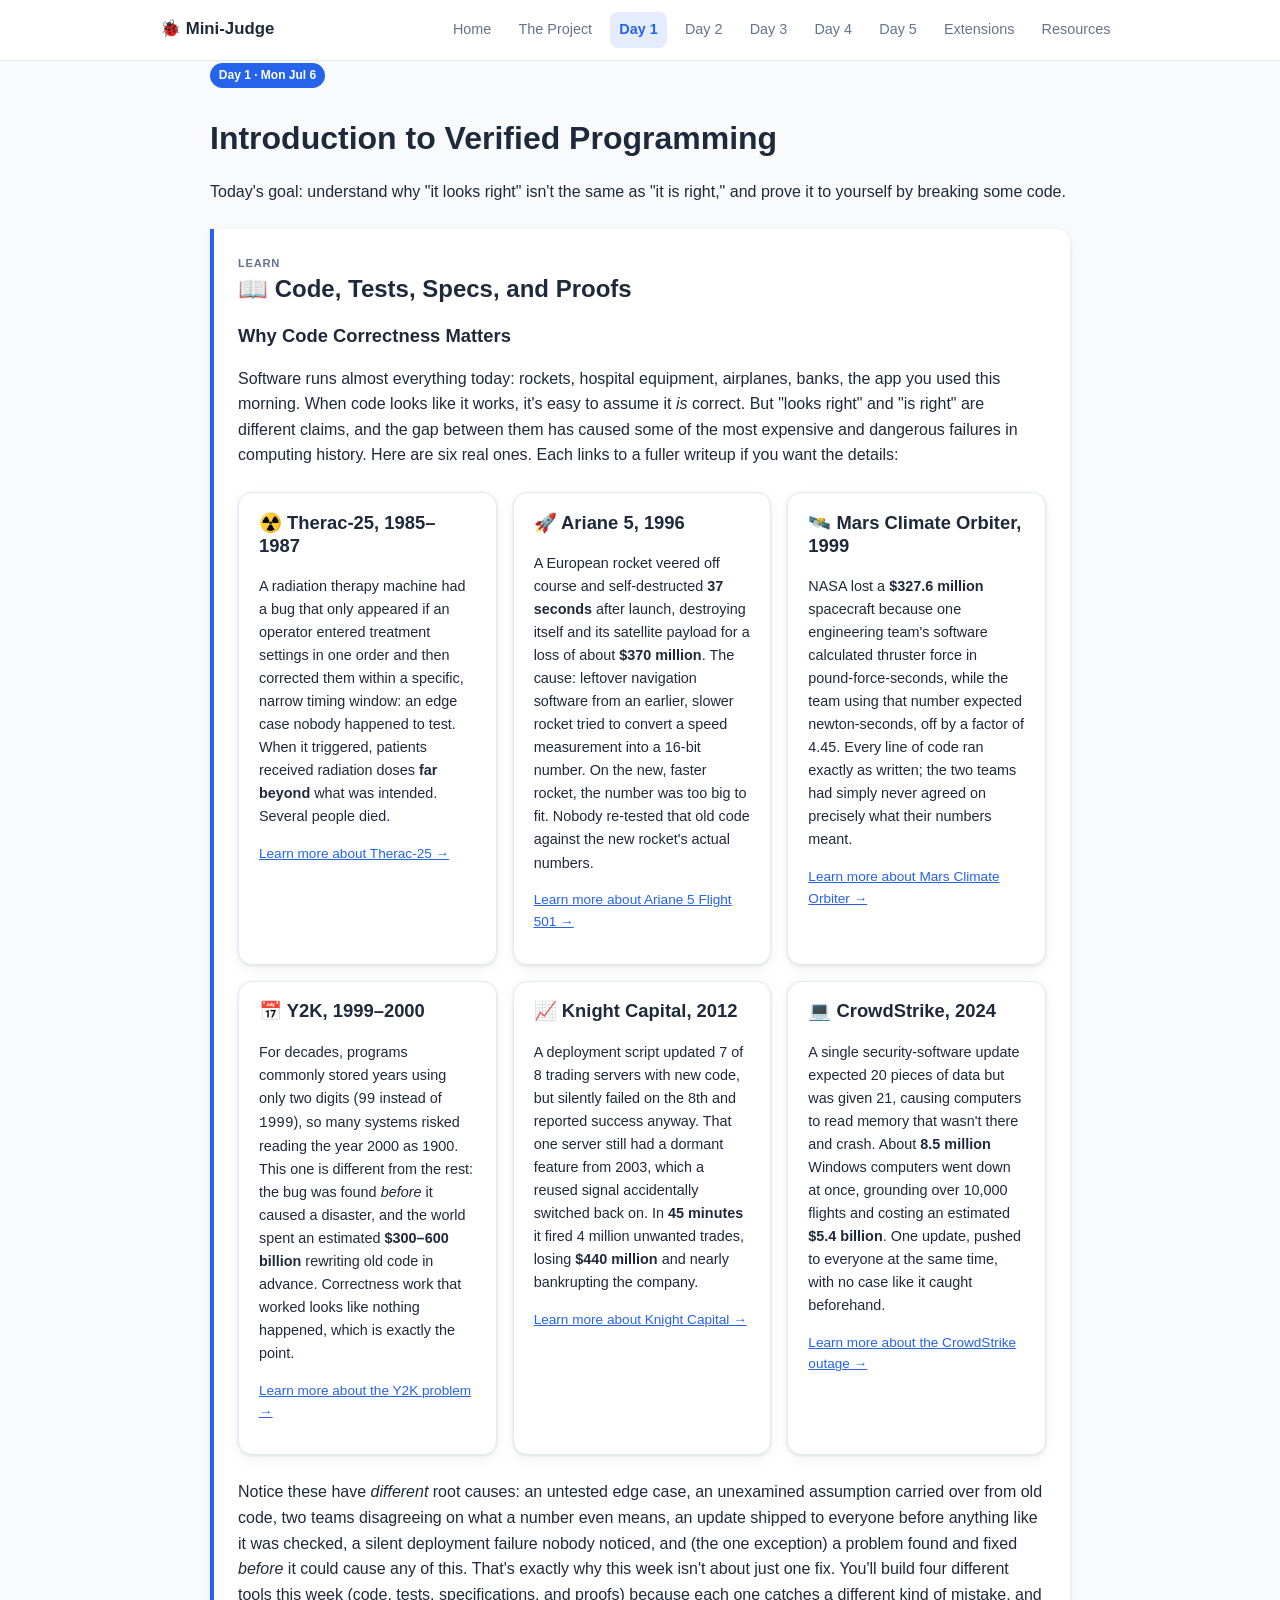
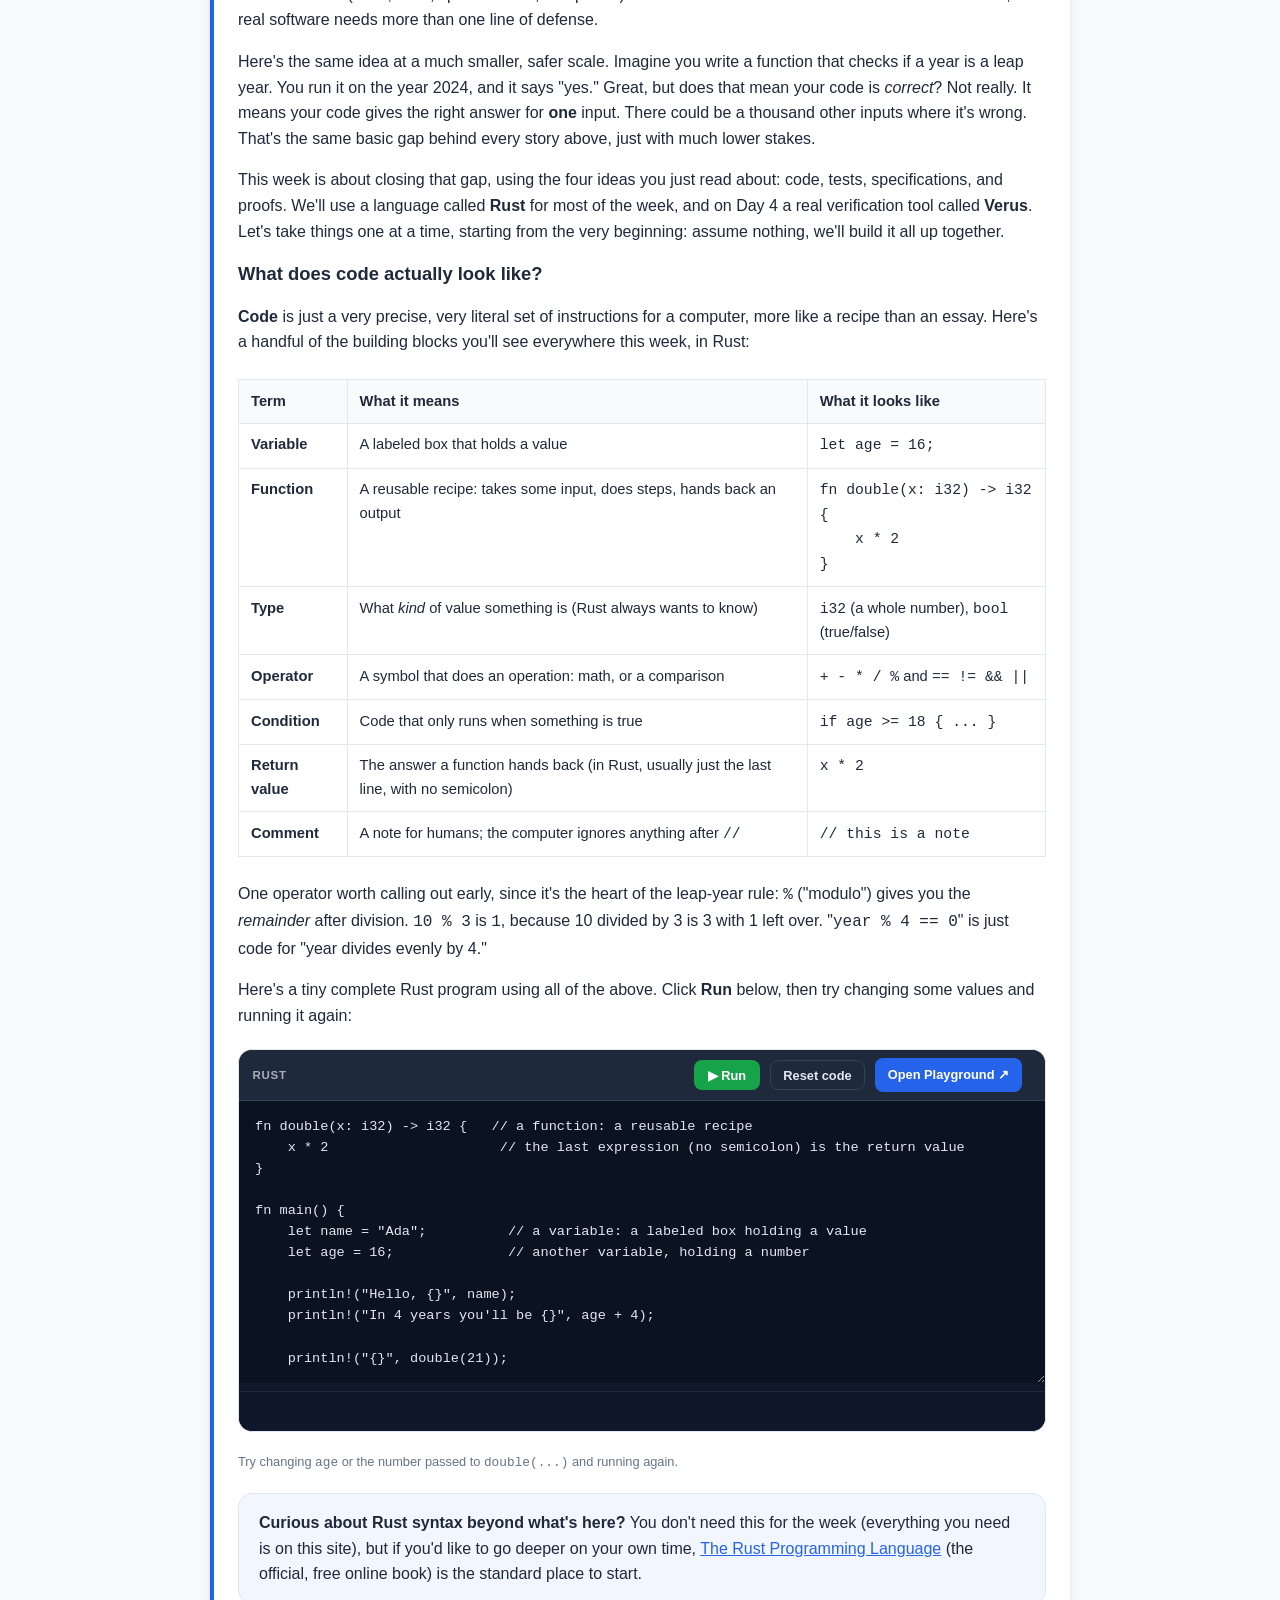
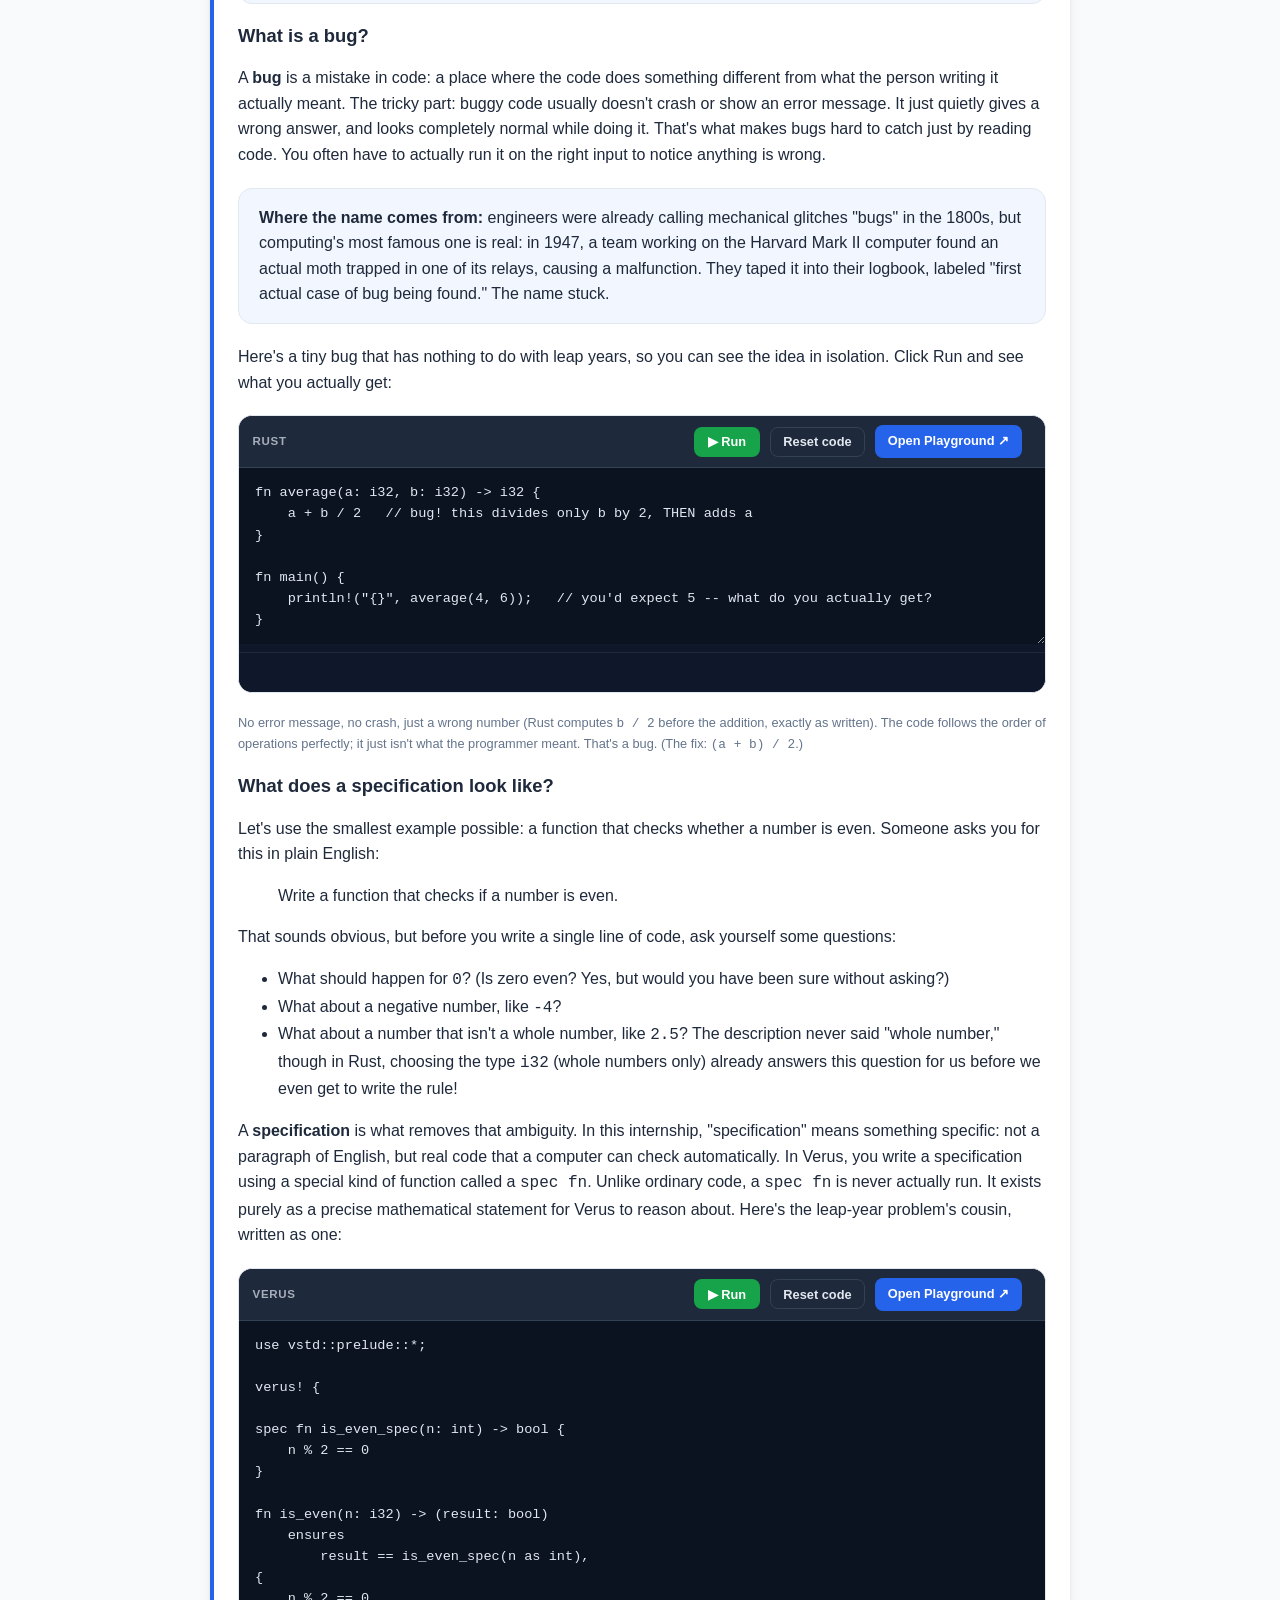
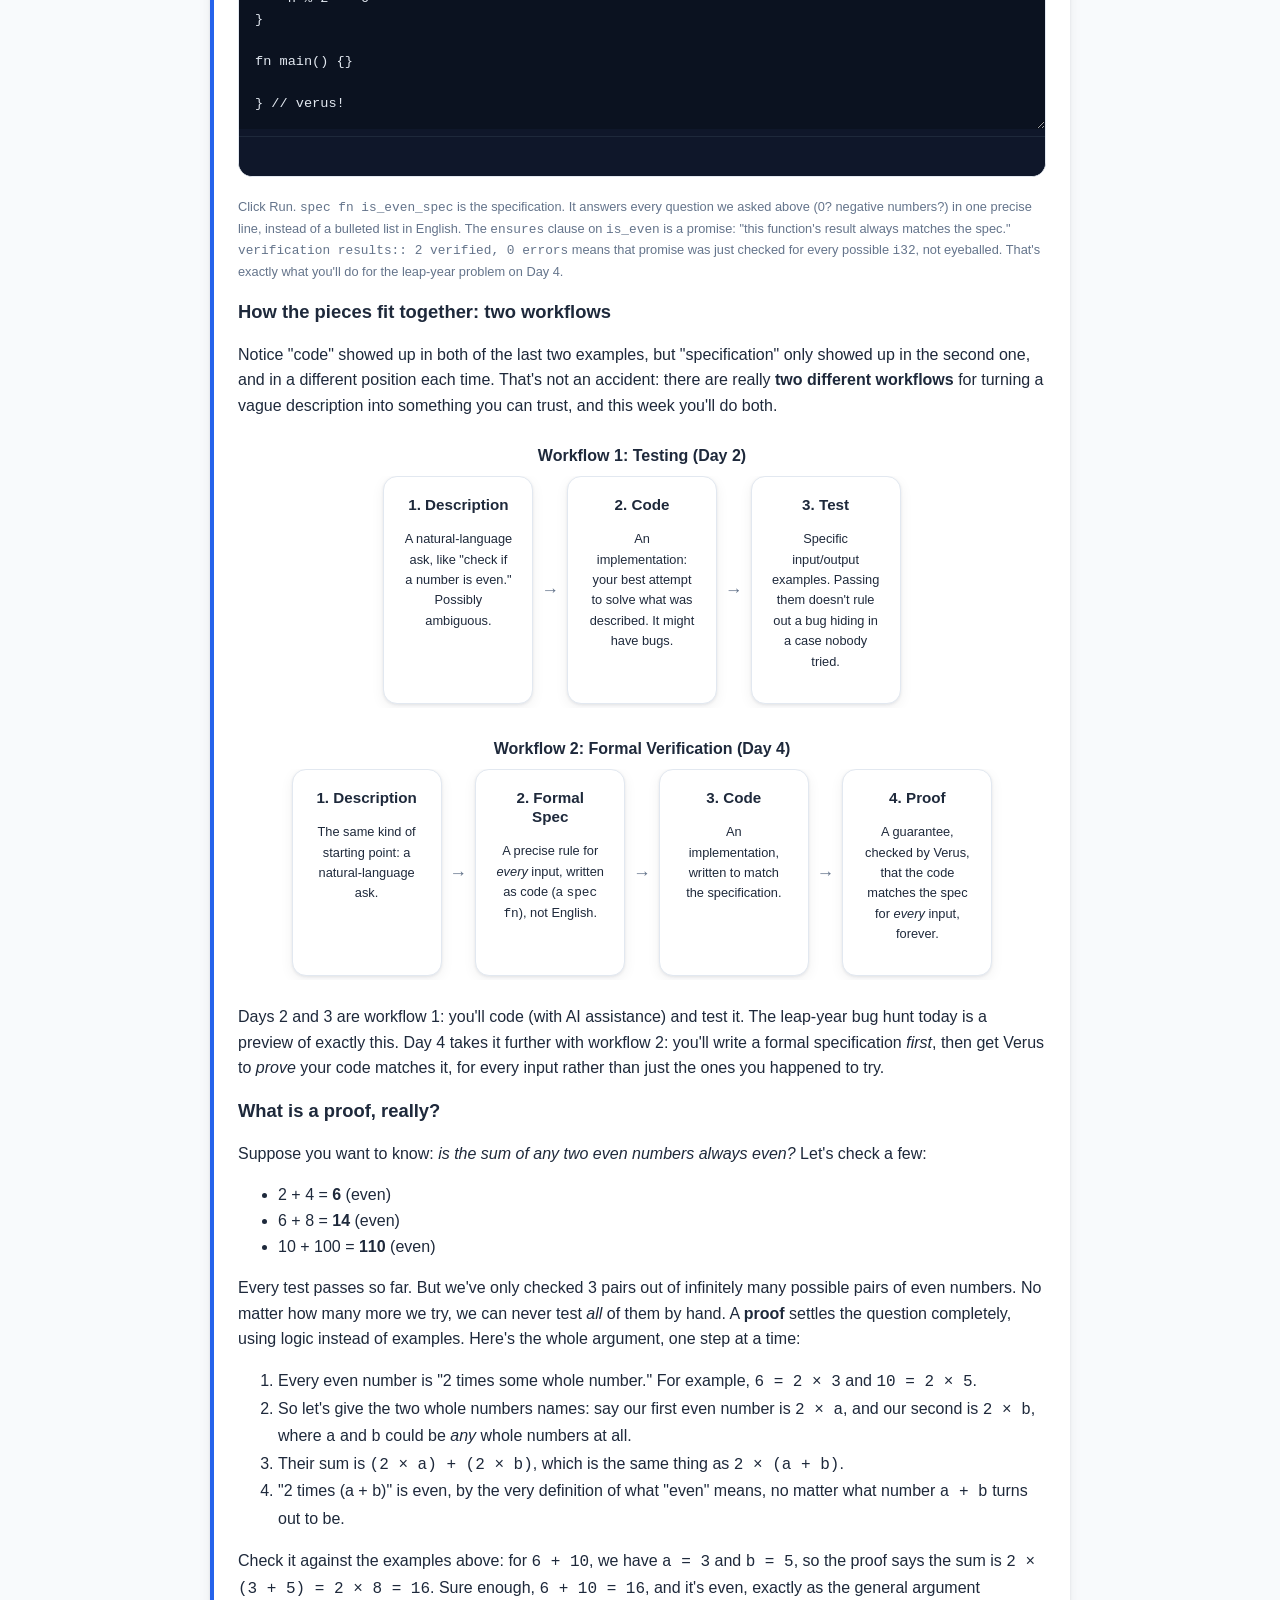
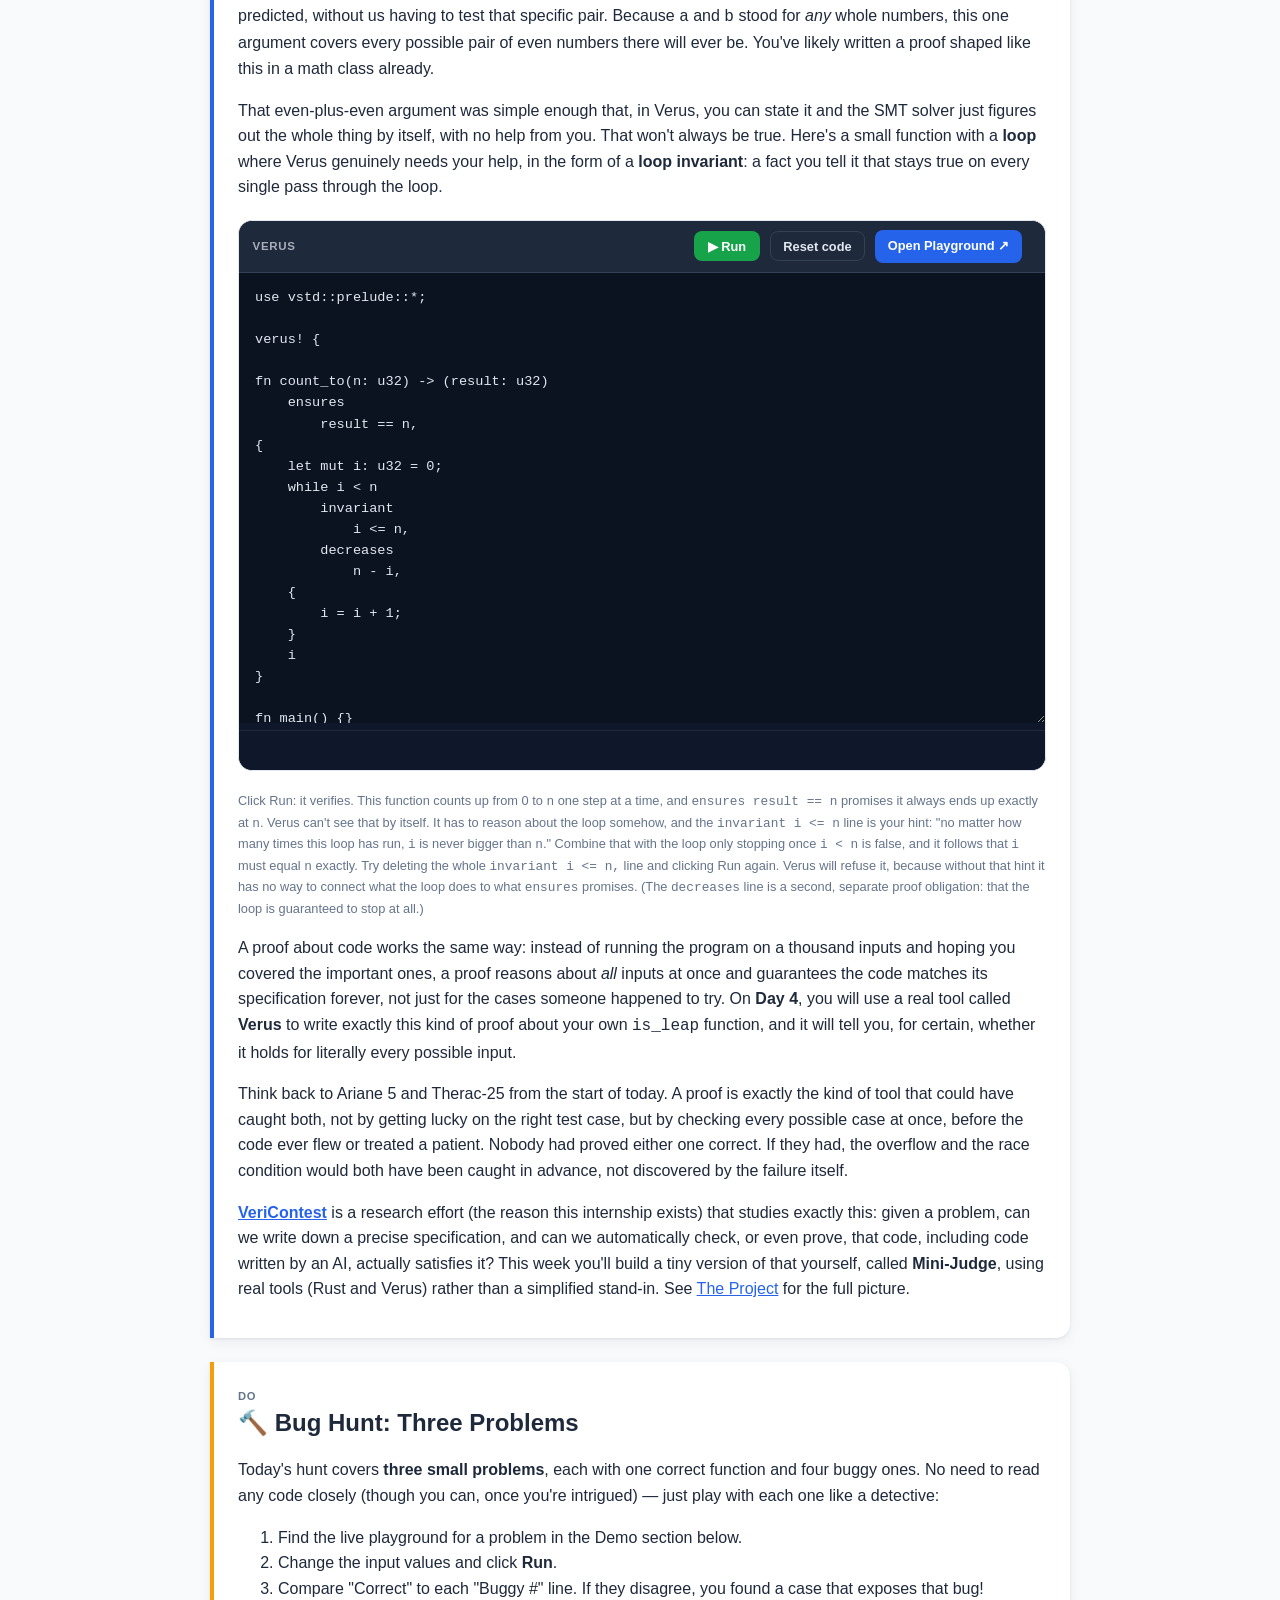
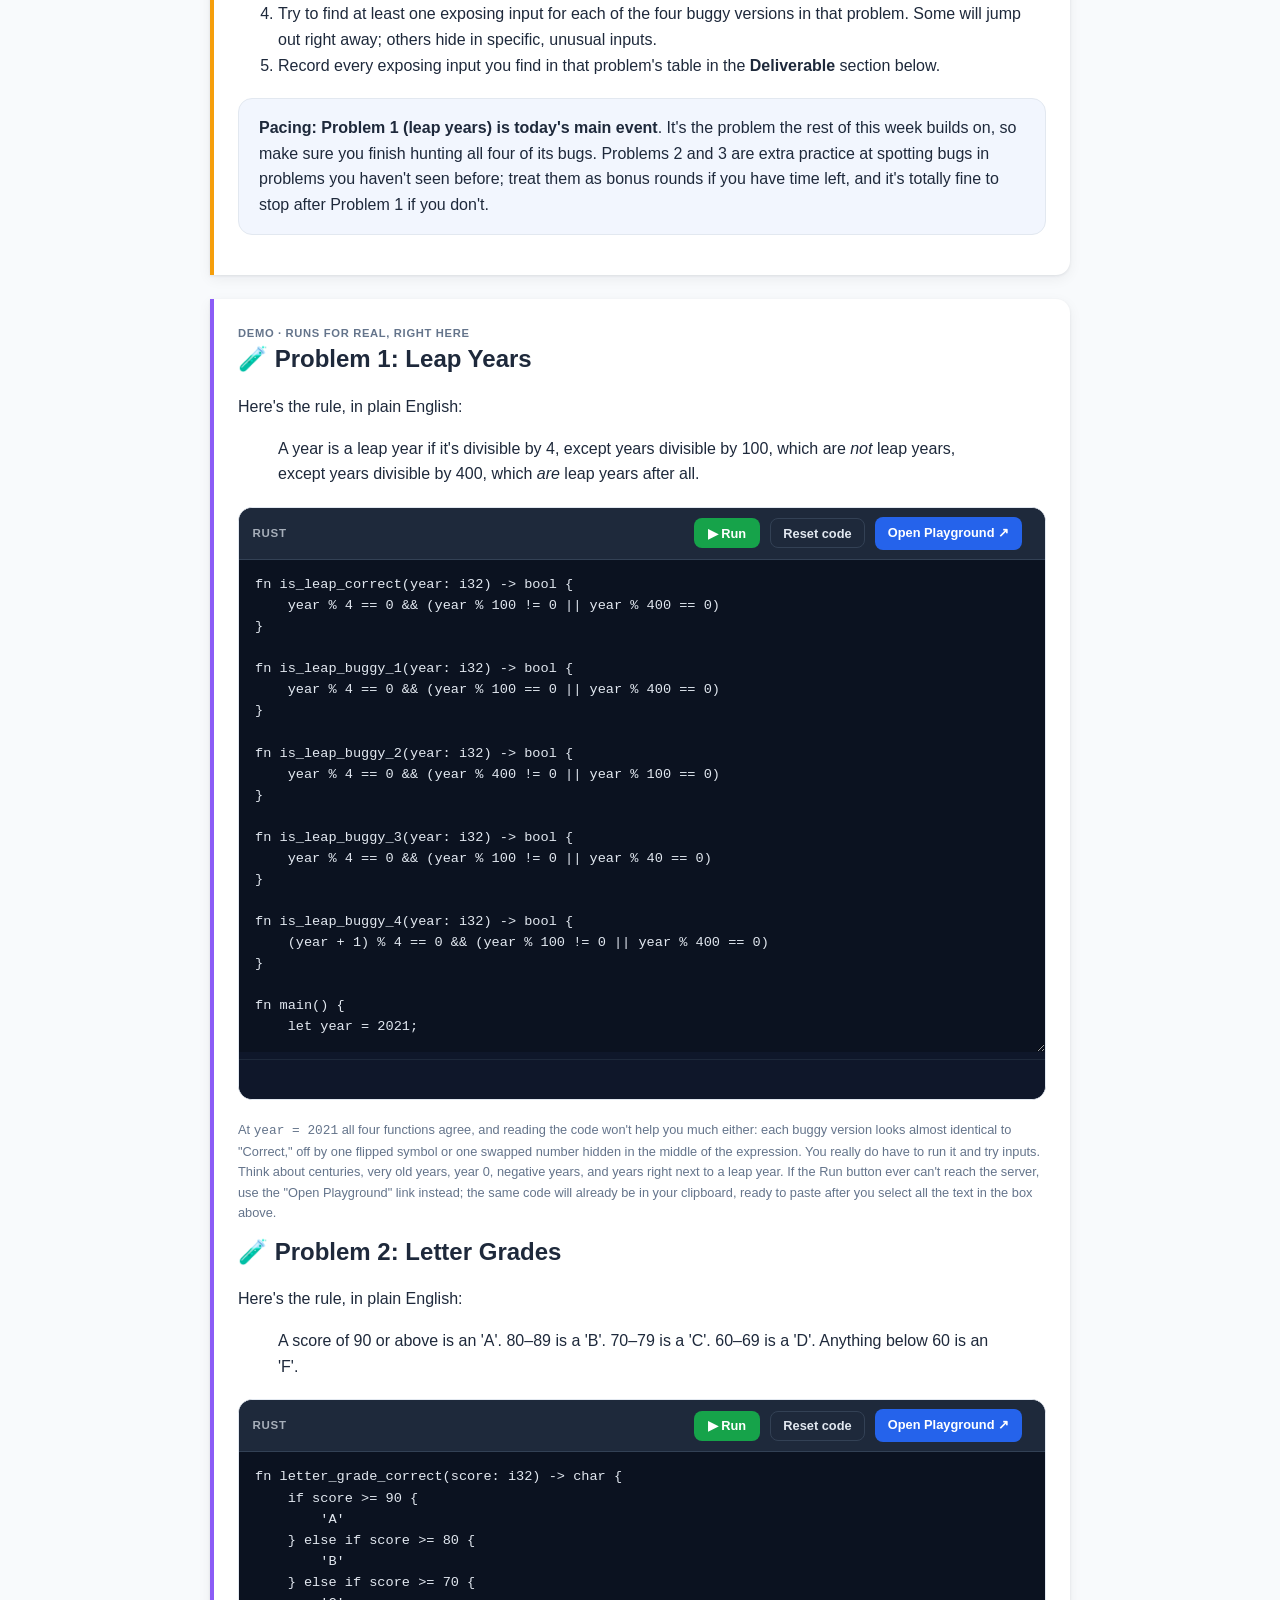
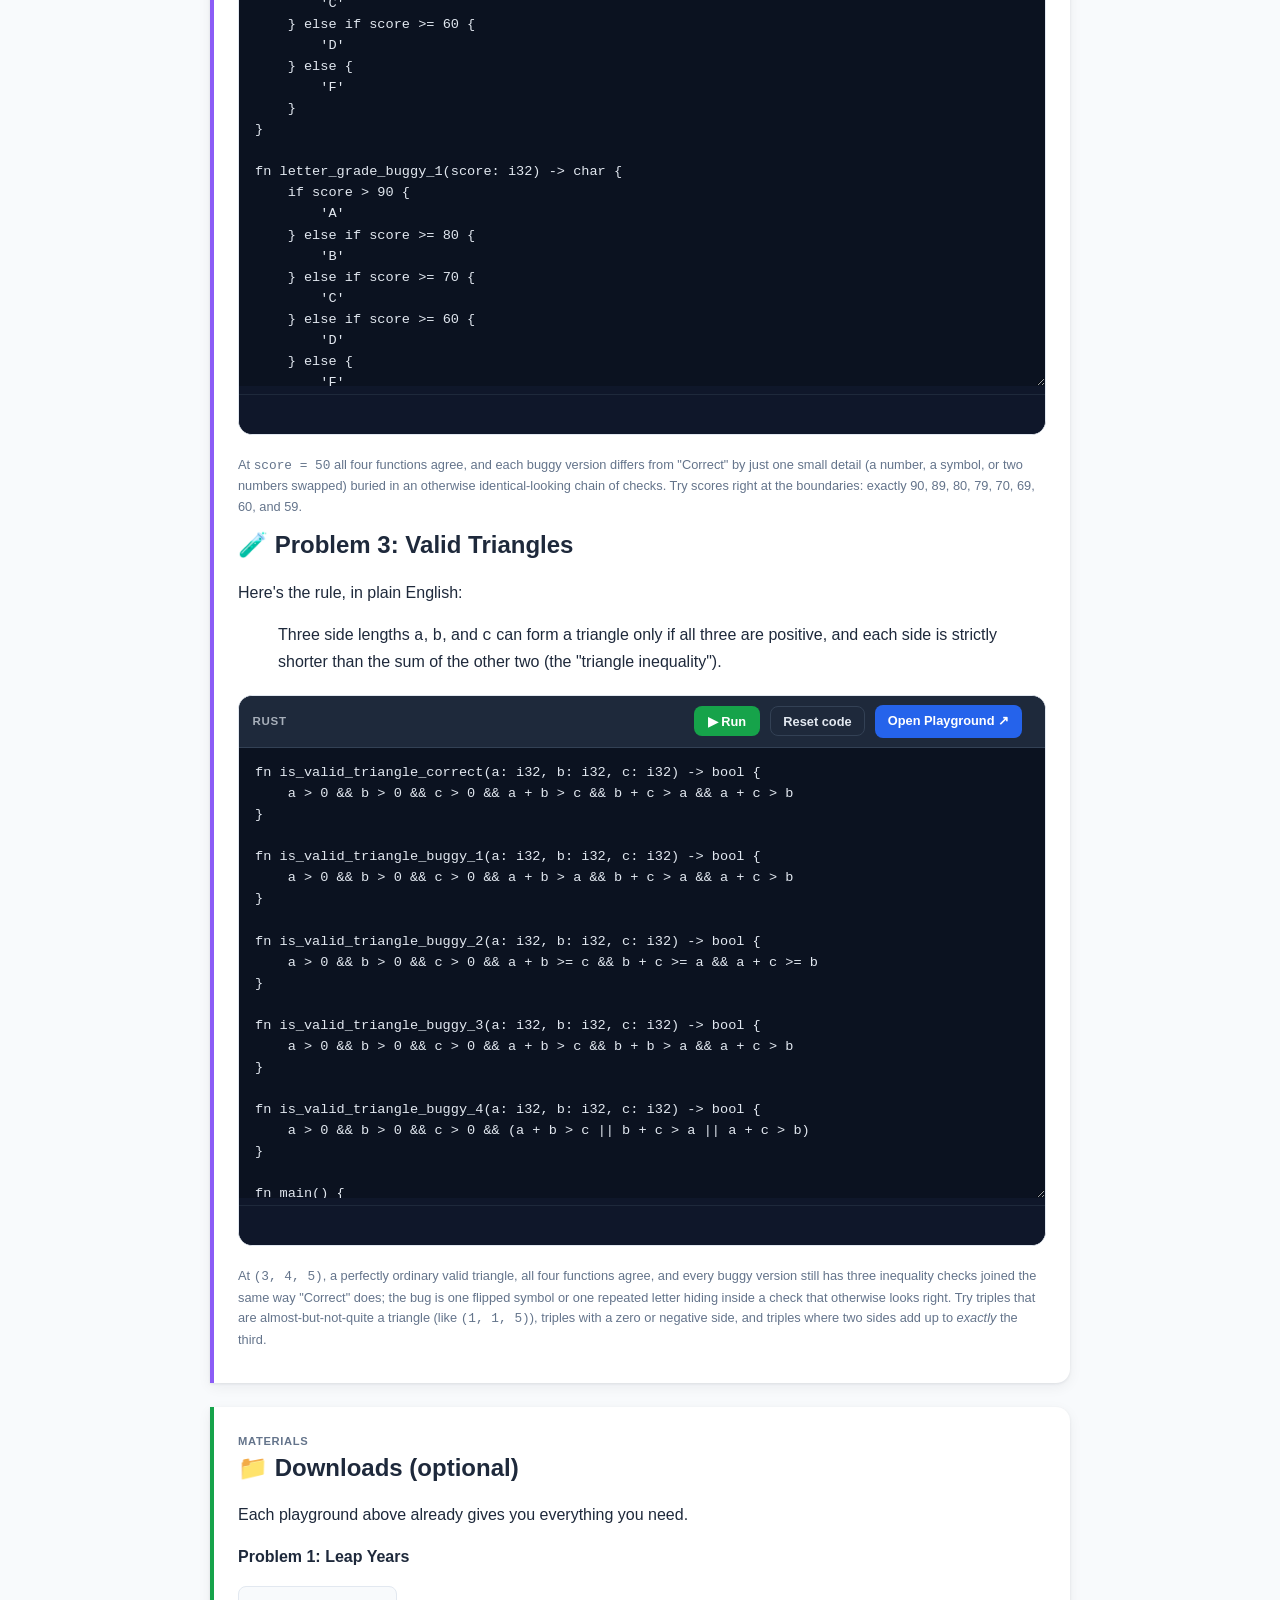
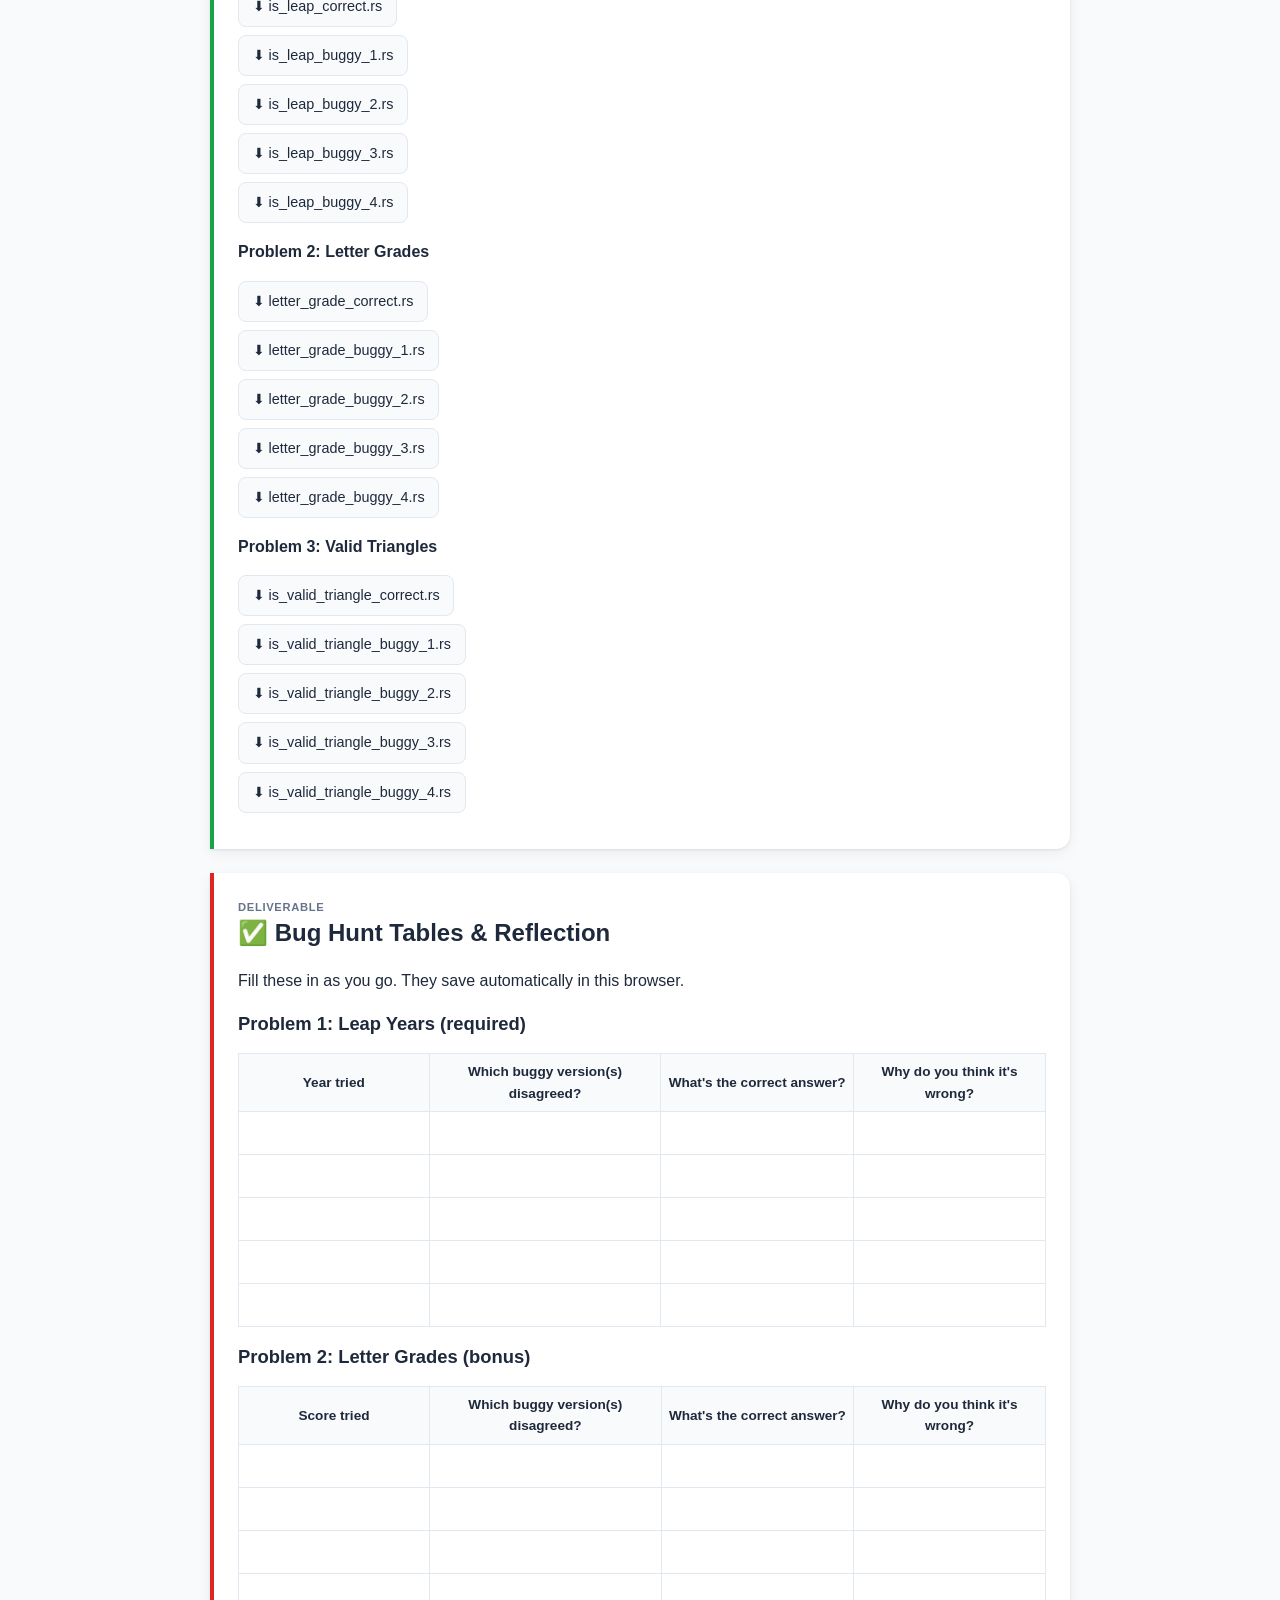
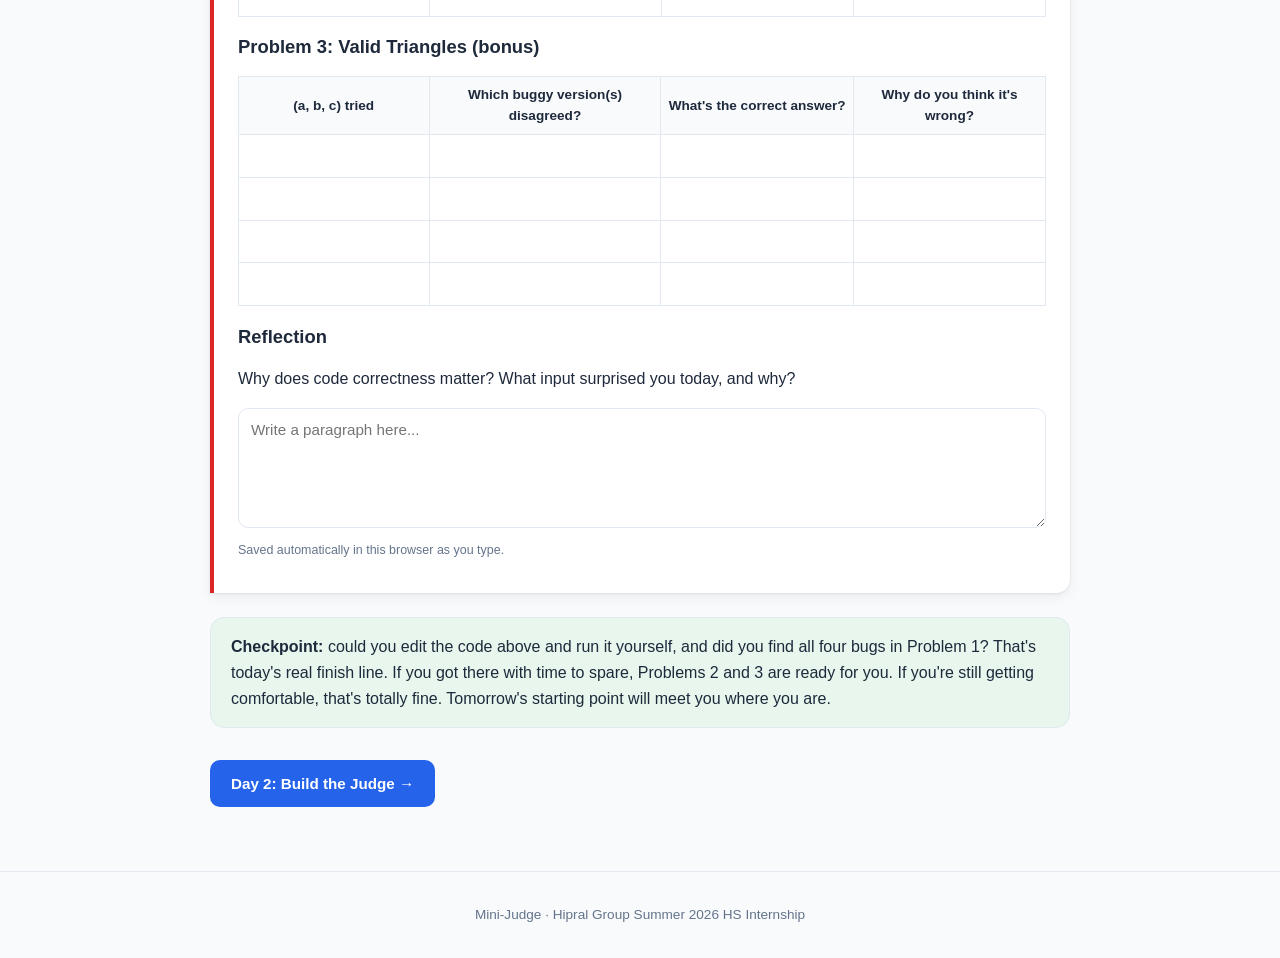
==== commit 5e33f854: "update day2" ====
--- a/day1.html
+++ b/day1.html
@@ -143,9 +143,9 @@
     <p>
       This week is about closing that gap, using the four ideas you just read about:
       code, tests, specifications, and proofs. We'll use a language called
-      <strong>Rust</strong> all week, and on Day 3 a real verification tool called
-      <strong>Verus</strong>. Let's take things one at a time, starting from the very
-      beginning: assume nothing, we'll build it all up together.
+      <strong>Rust</strong> for most of the week, and on Day 4 a real verification tool
+      called <strong>Verus</strong>. Let's take things one at a time, starting from the
+      very beginning: assume nothing, we'll build it all up together.
     </p>
 
     <h3>What does code actually look like?</h3>
@@ -313,7 +313,7 @@
       <code>is_even</code> is a promise: "this function's result always matches the
       spec." <code>verification results:: 2 verified, 0 errors</code> means that
       promise was just checked for every possible <code>i32</code>, not eyeballed.
-      That's exactly what you'll do for the leap-year problem on Day 3.
+      That's exactly what you'll do for the leap-year problem on Day 4.
     </p>
 
     <h3>How the pieces fit together: two workflows</h3>
@@ -344,7 +344,7 @@
         </div>
       </div>
 
-      <p style="font-weight:700; margin:1.75rem 0 0.5rem;">Workflow 2: Formal Verification (Day 3)</p>
+      <p style="font-weight:700; margin:1.75rem 0 0.5rem;">Workflow 2: Formal Verification (Day 4)</p>
       <div style="display:flex;gap:0.5rem;justify-content:center;flex-wrap:nowrap;align-items:stretch;overflow-x:auto;padding-bottom:0.25rem;">
         <div class="card reveal" style="max-width:150px;min-width:150px;transition-delay:0s;">
           <h3 style="font-size:0.95rem;">1. Description</h3>
@@ -369,11 +369,11 @@
     </div>
 
     <p>
-      Day 2 is workflow 1: you'll write code, then test it. The leap-year bug
-      hunt today is a preview of exactly this. Day 3 takes it further with workflow
-      2: you'll write a formal specification <em>first</em>, then get Verus to
-      <em>prove</em> your code matches it, for every input rather than just the ones
-      you happened to try.
+      Days 2 and 3 are workflow 1: you'll code (with AI assistance) and test it. The
+      leap-year bug hunt today is a preview of exactly this. Day 4 takes it further
+      with workflow 2: you'll write a formal specification <em>first</em>, then get
+      Verus to <em>prove</em> your code matches it, for every input rather than just
+      the ones you happened to try.
     </p>
 
     <h3>What is a proof, really?</h3>
@@ -464,7 +464,7 @@
       A proof about code works the same way: instead of running the program on a
       thousand inputs and hoping you covered the important ones, a proof reasons about
       <em>all</em> inputs at once and guarantees the code matches its specification
-      forever, not just for the cases someone happened to try. On <strong>Day 3</strong>, you will use a real tool
+      forever, not just for the cases someone happened to try. On <strong>Day 4</strong>, you will use a real tool
       called <strong>Verus</strong> to write exactly this kind of proof about your own
       <code>is_leap</code> function, and it will tell you, for certain, whether it holds
       for literally every possible input.
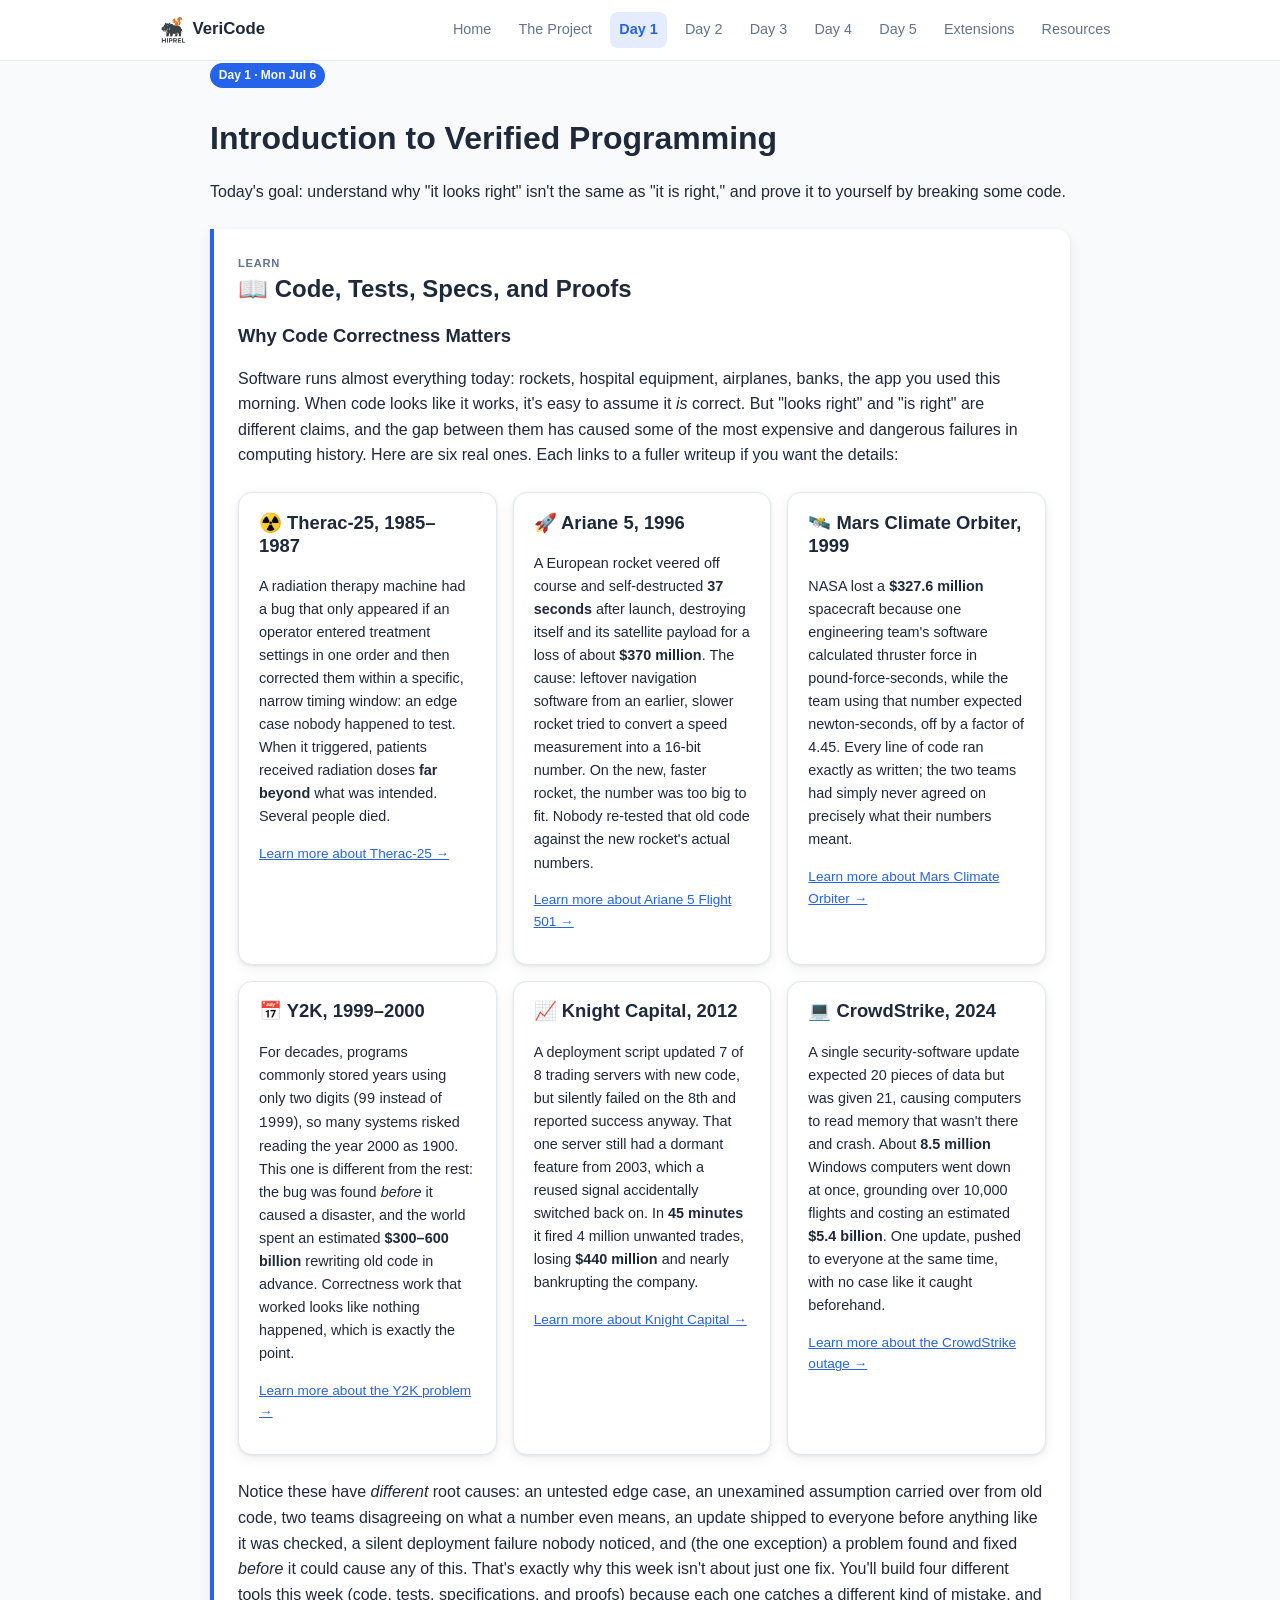
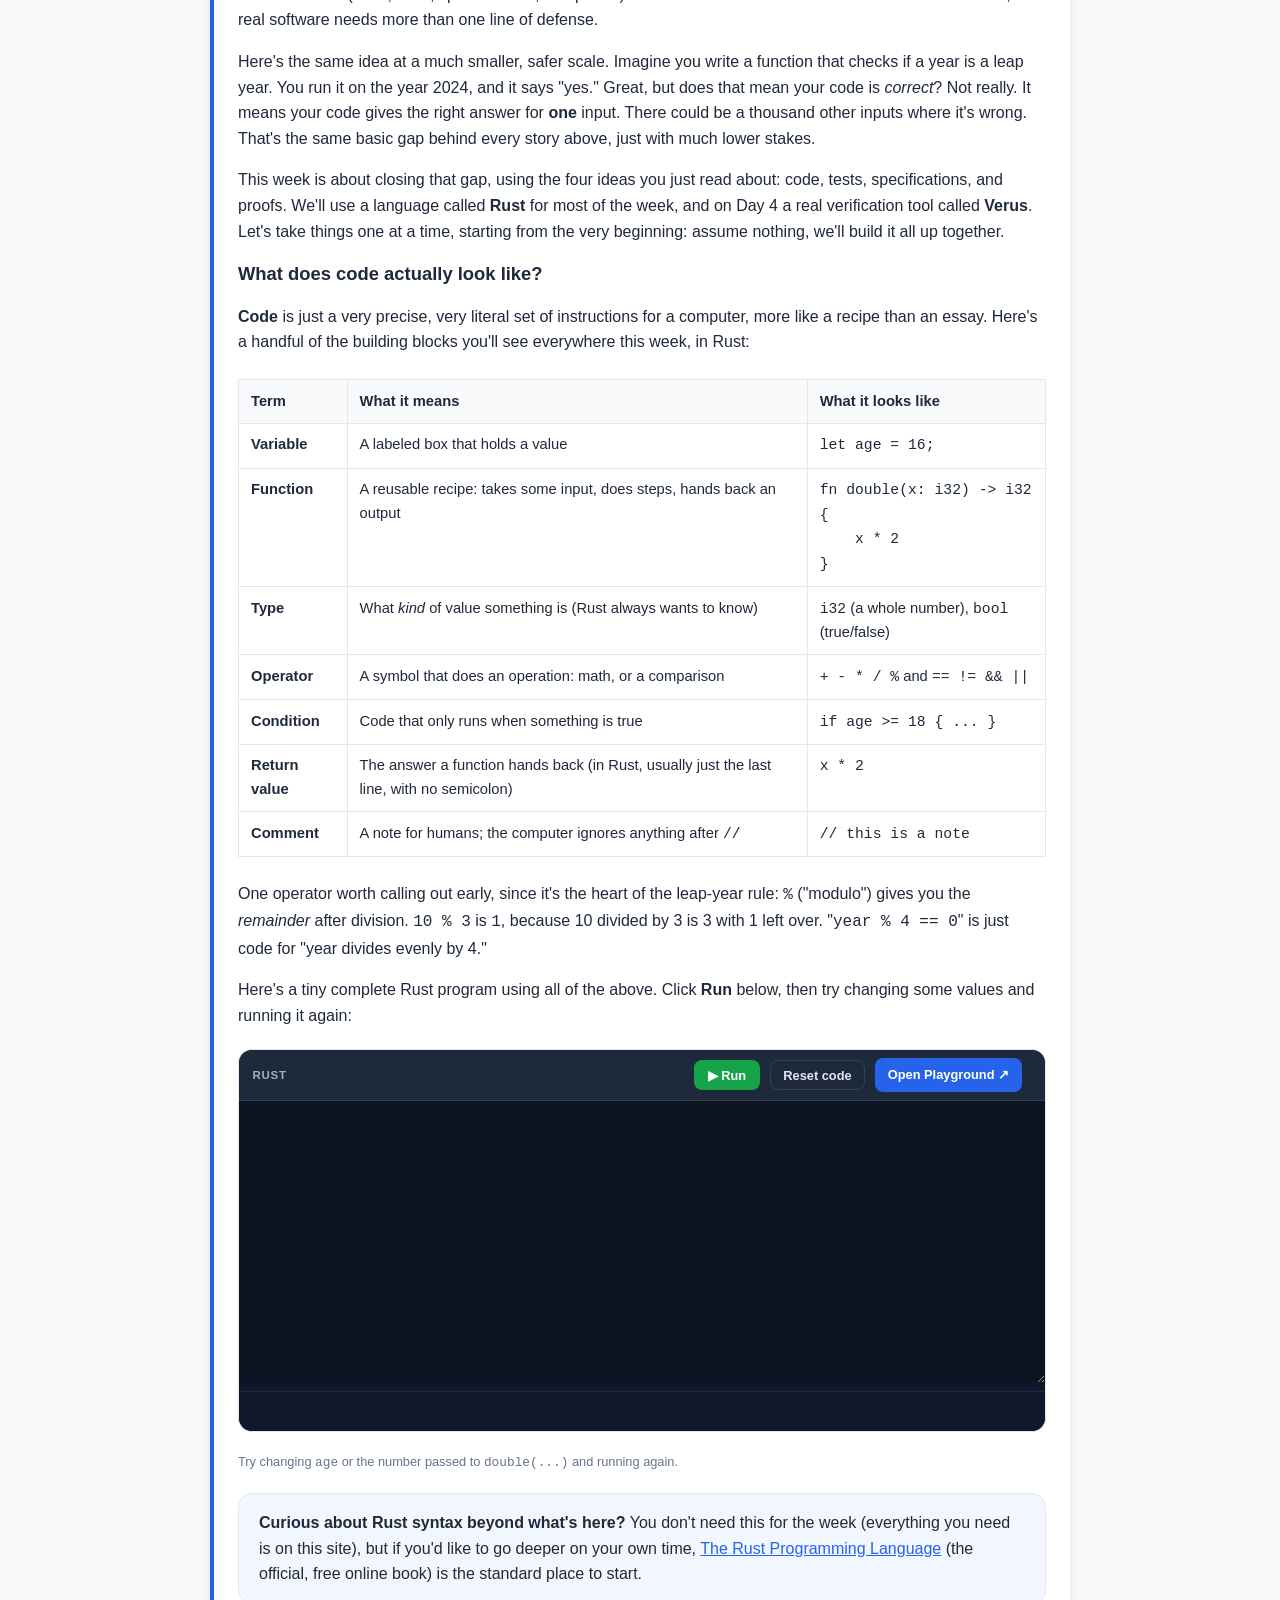
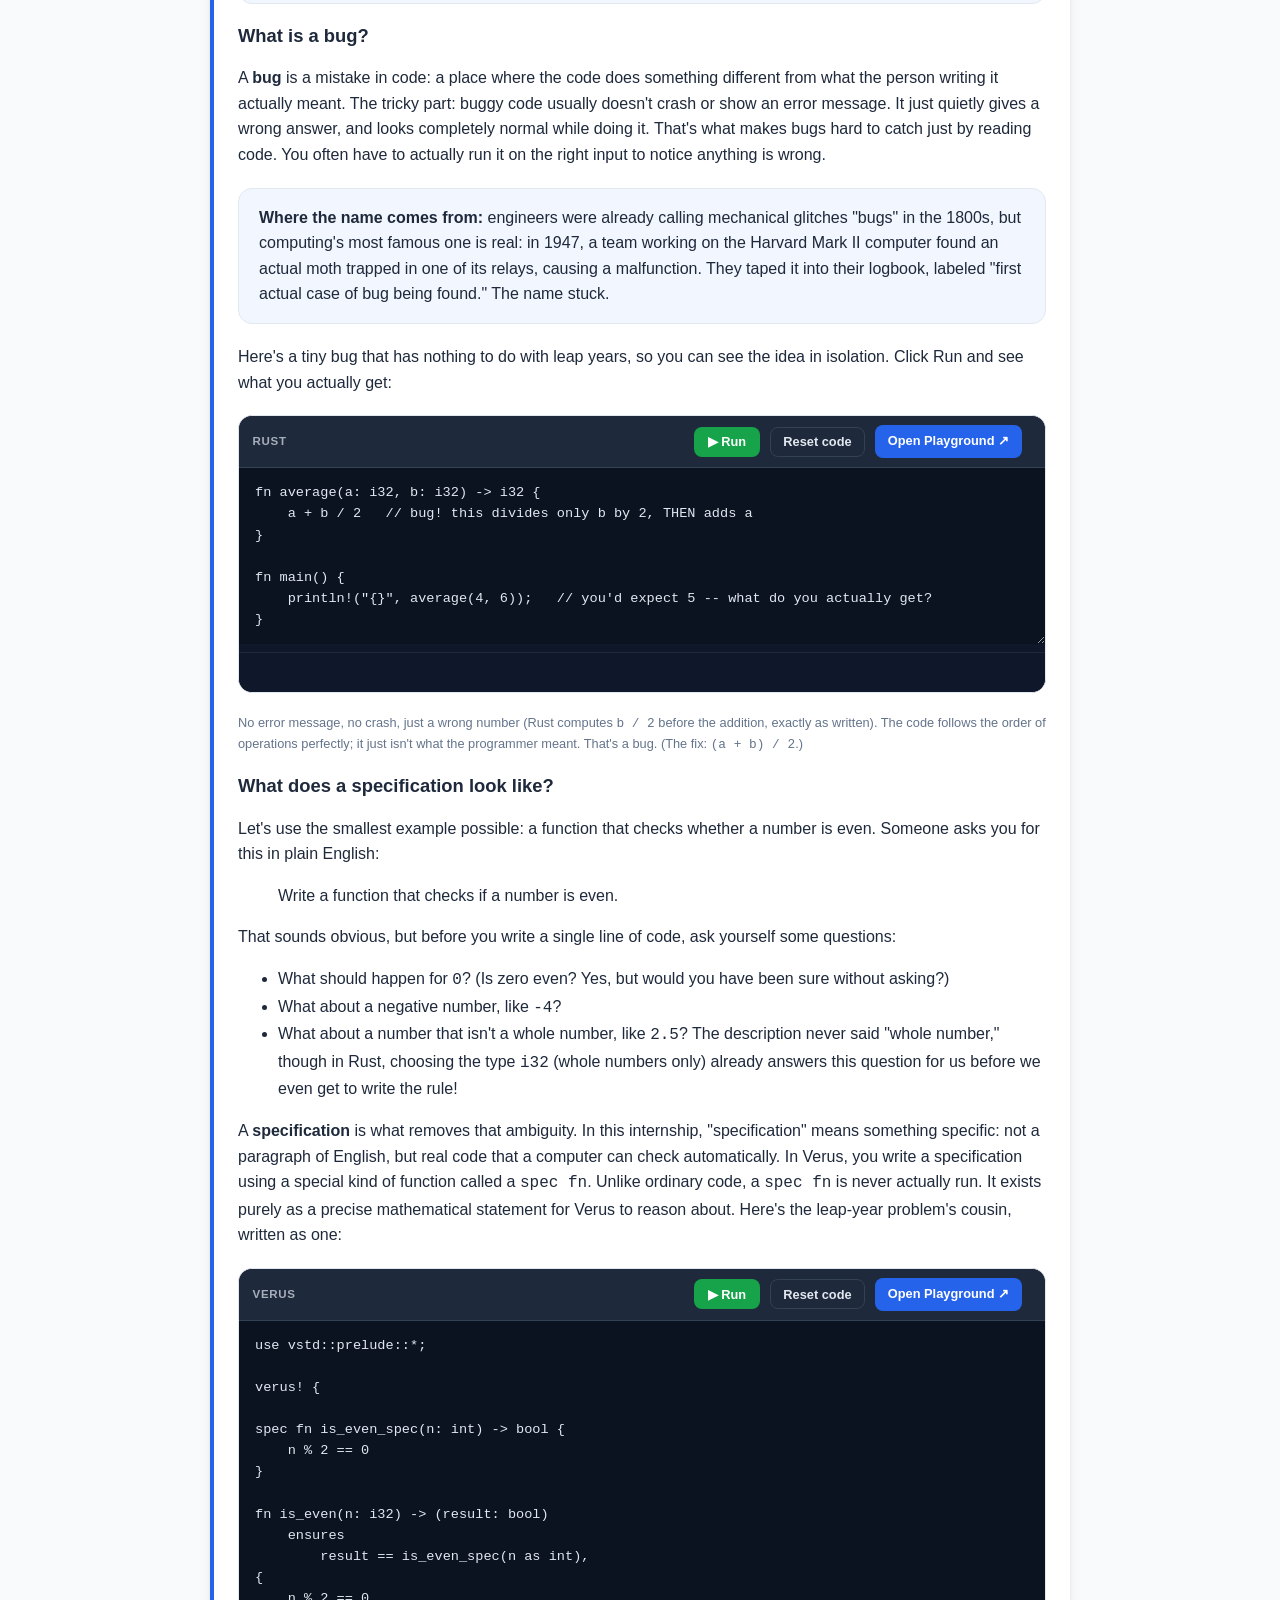
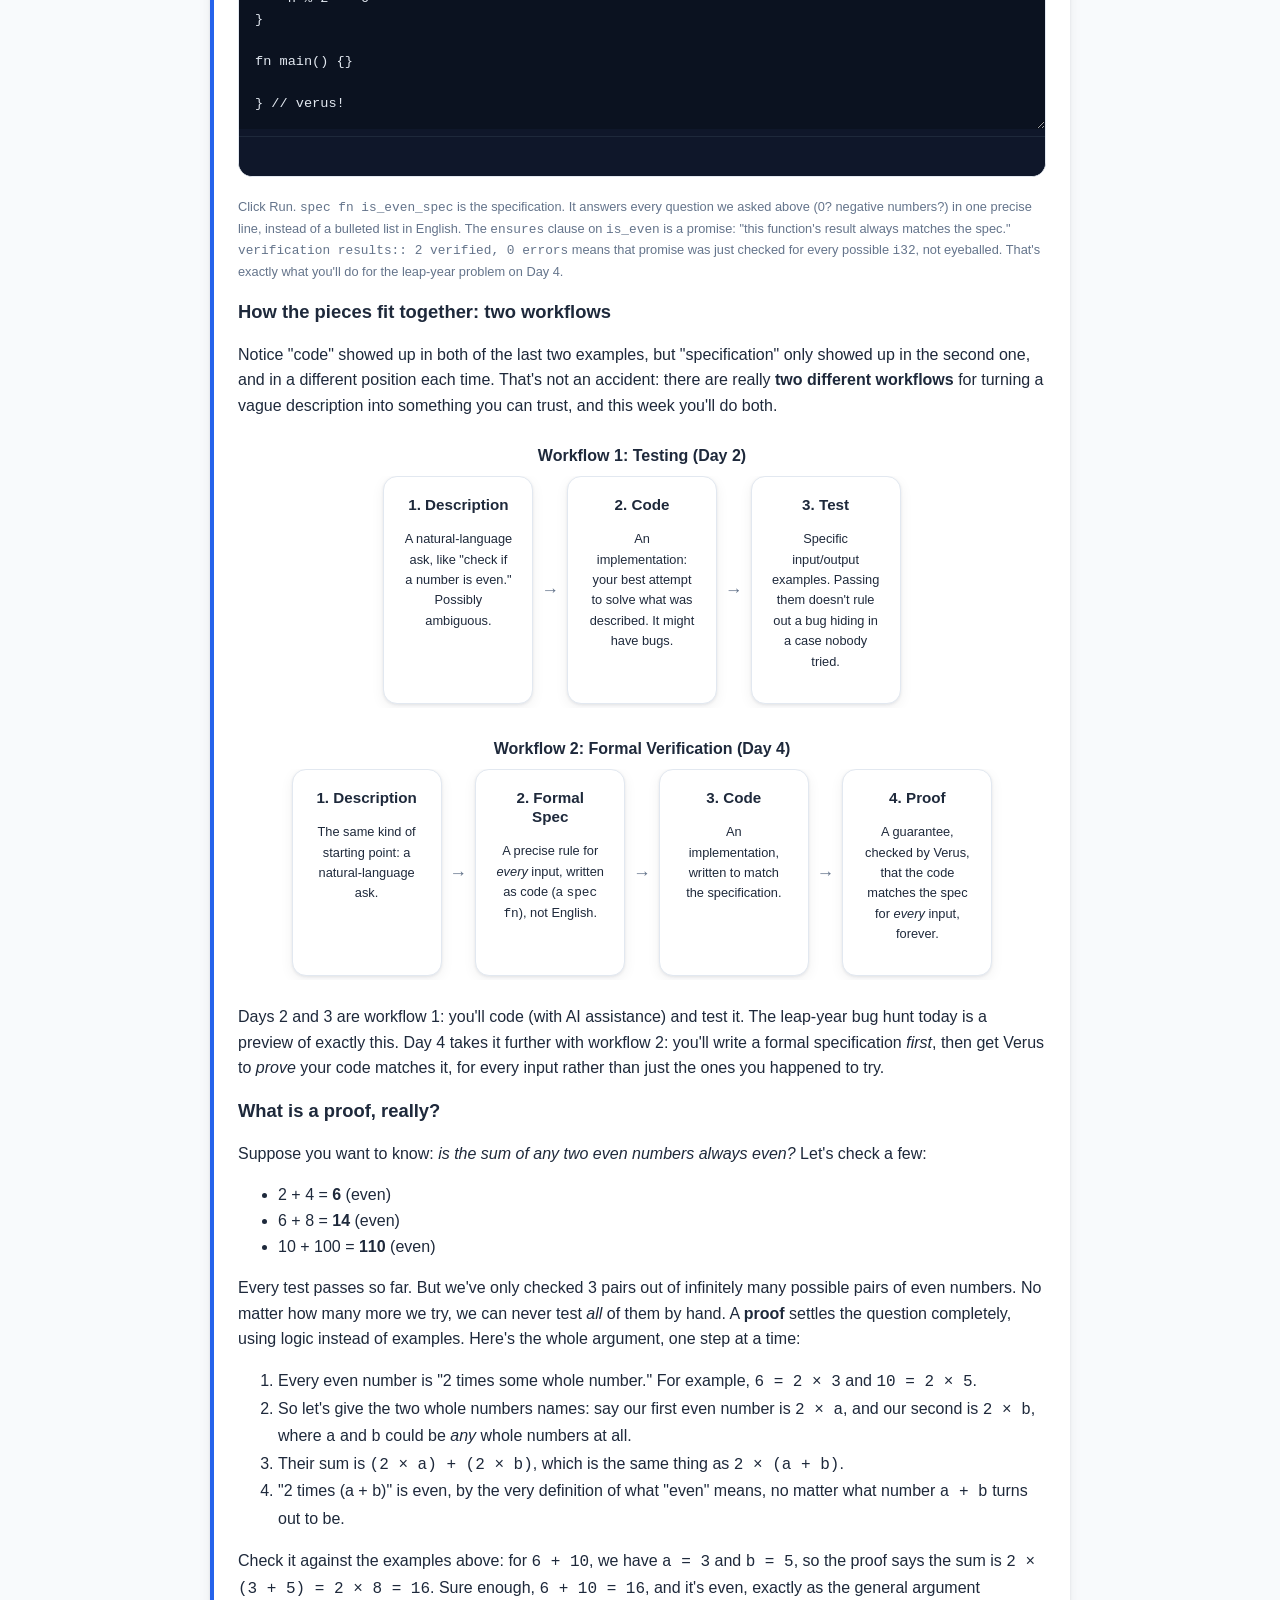
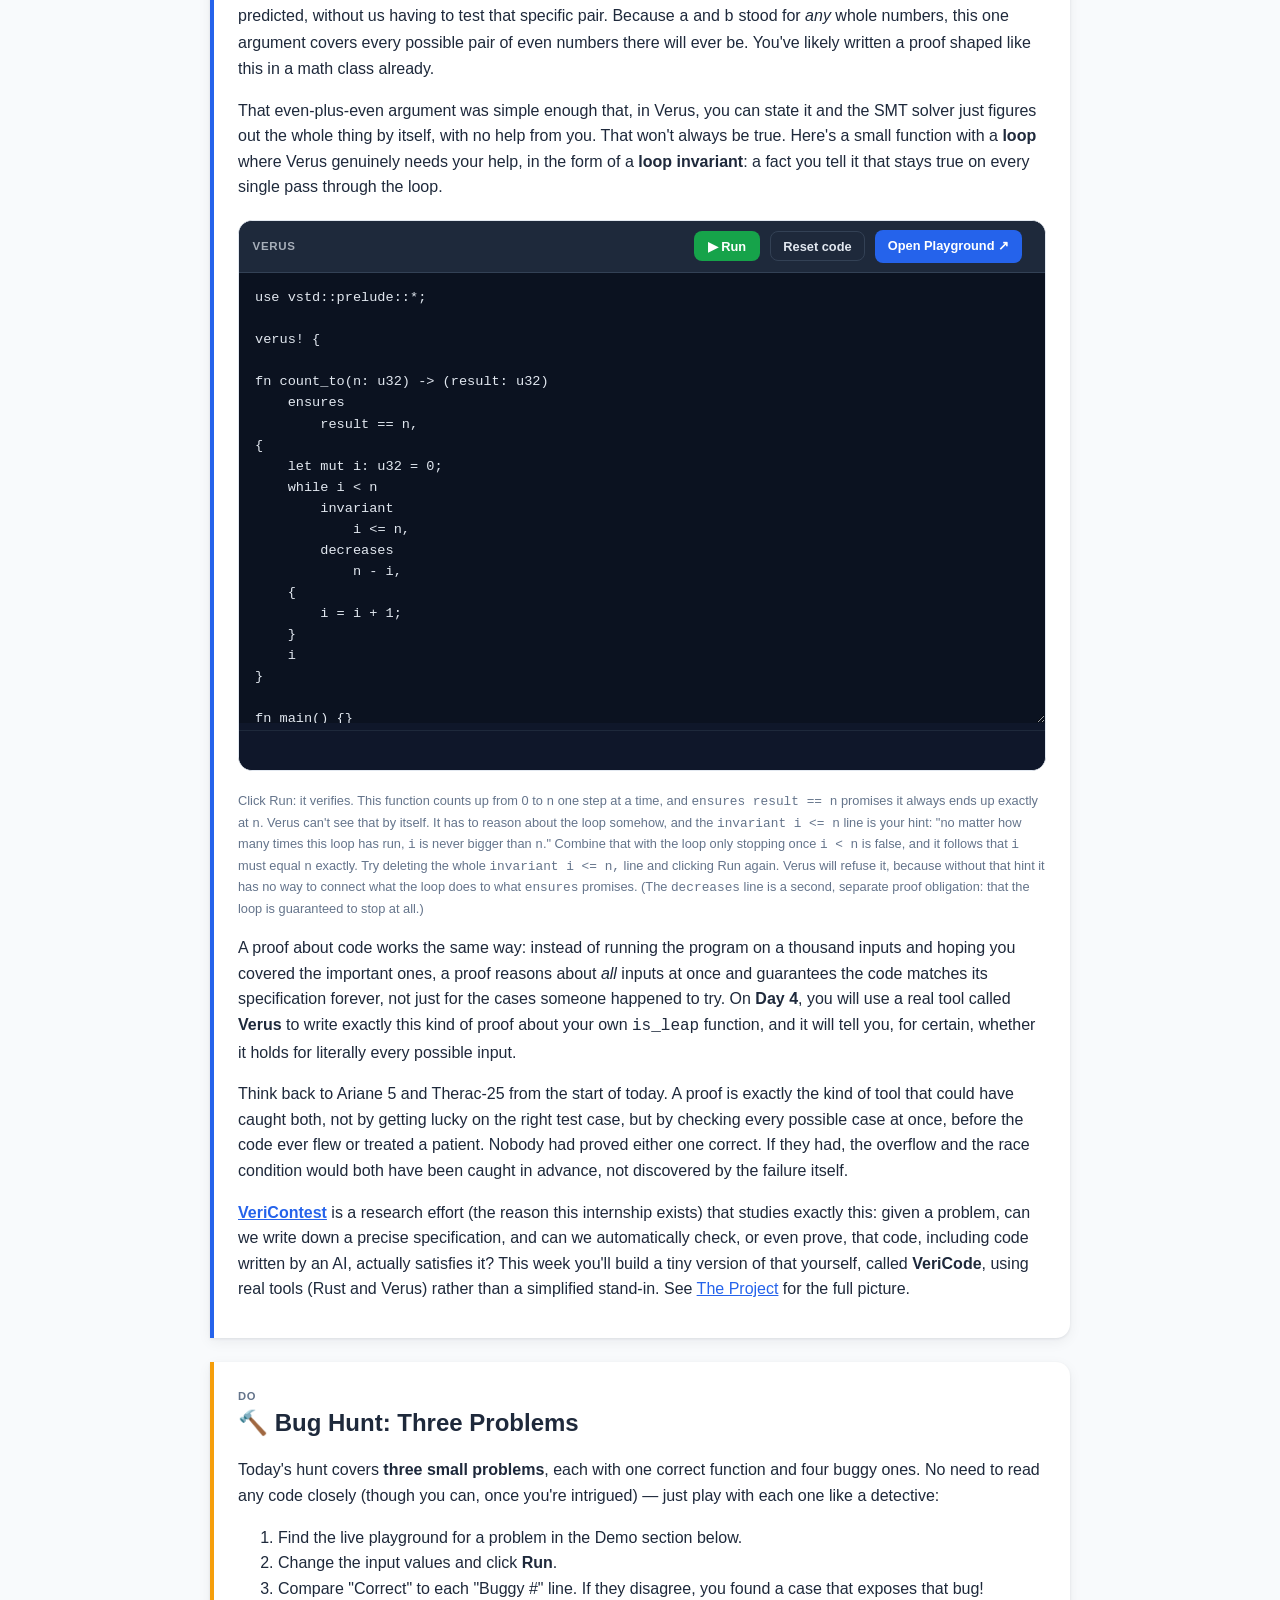
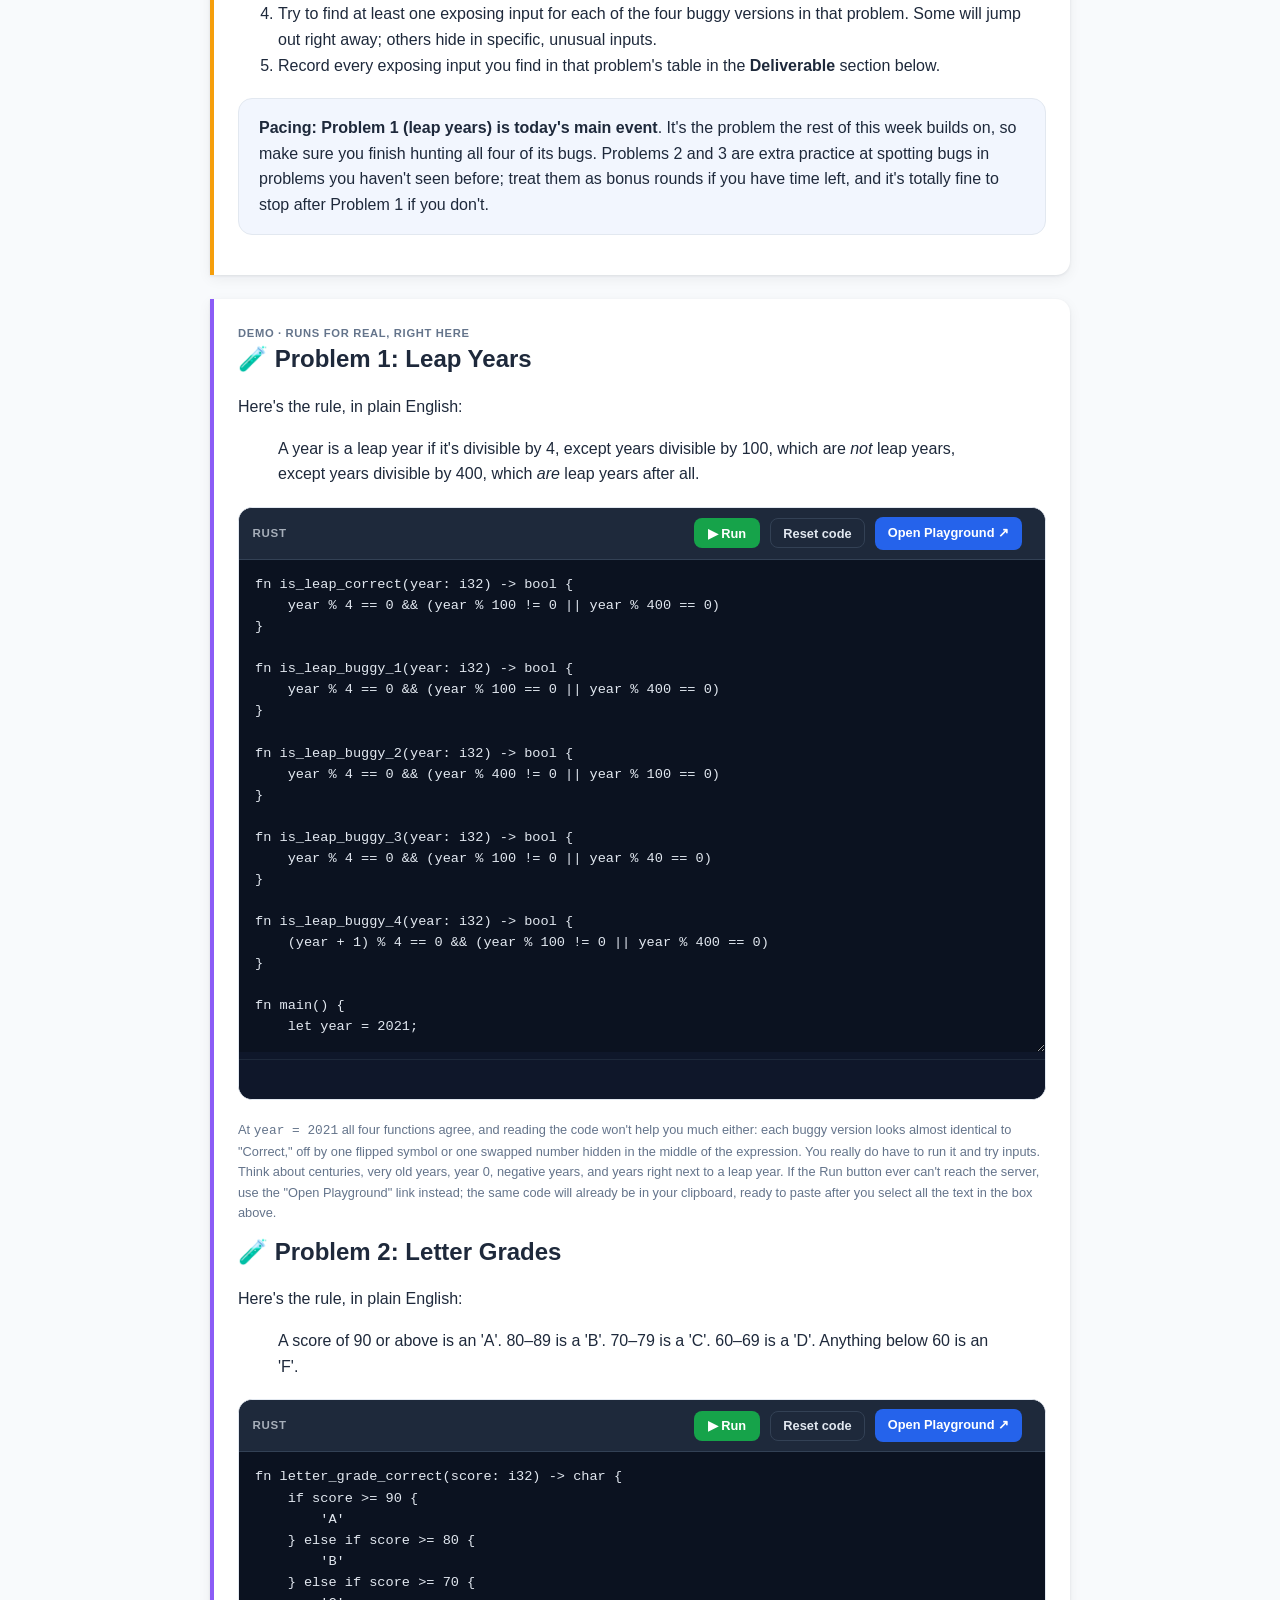
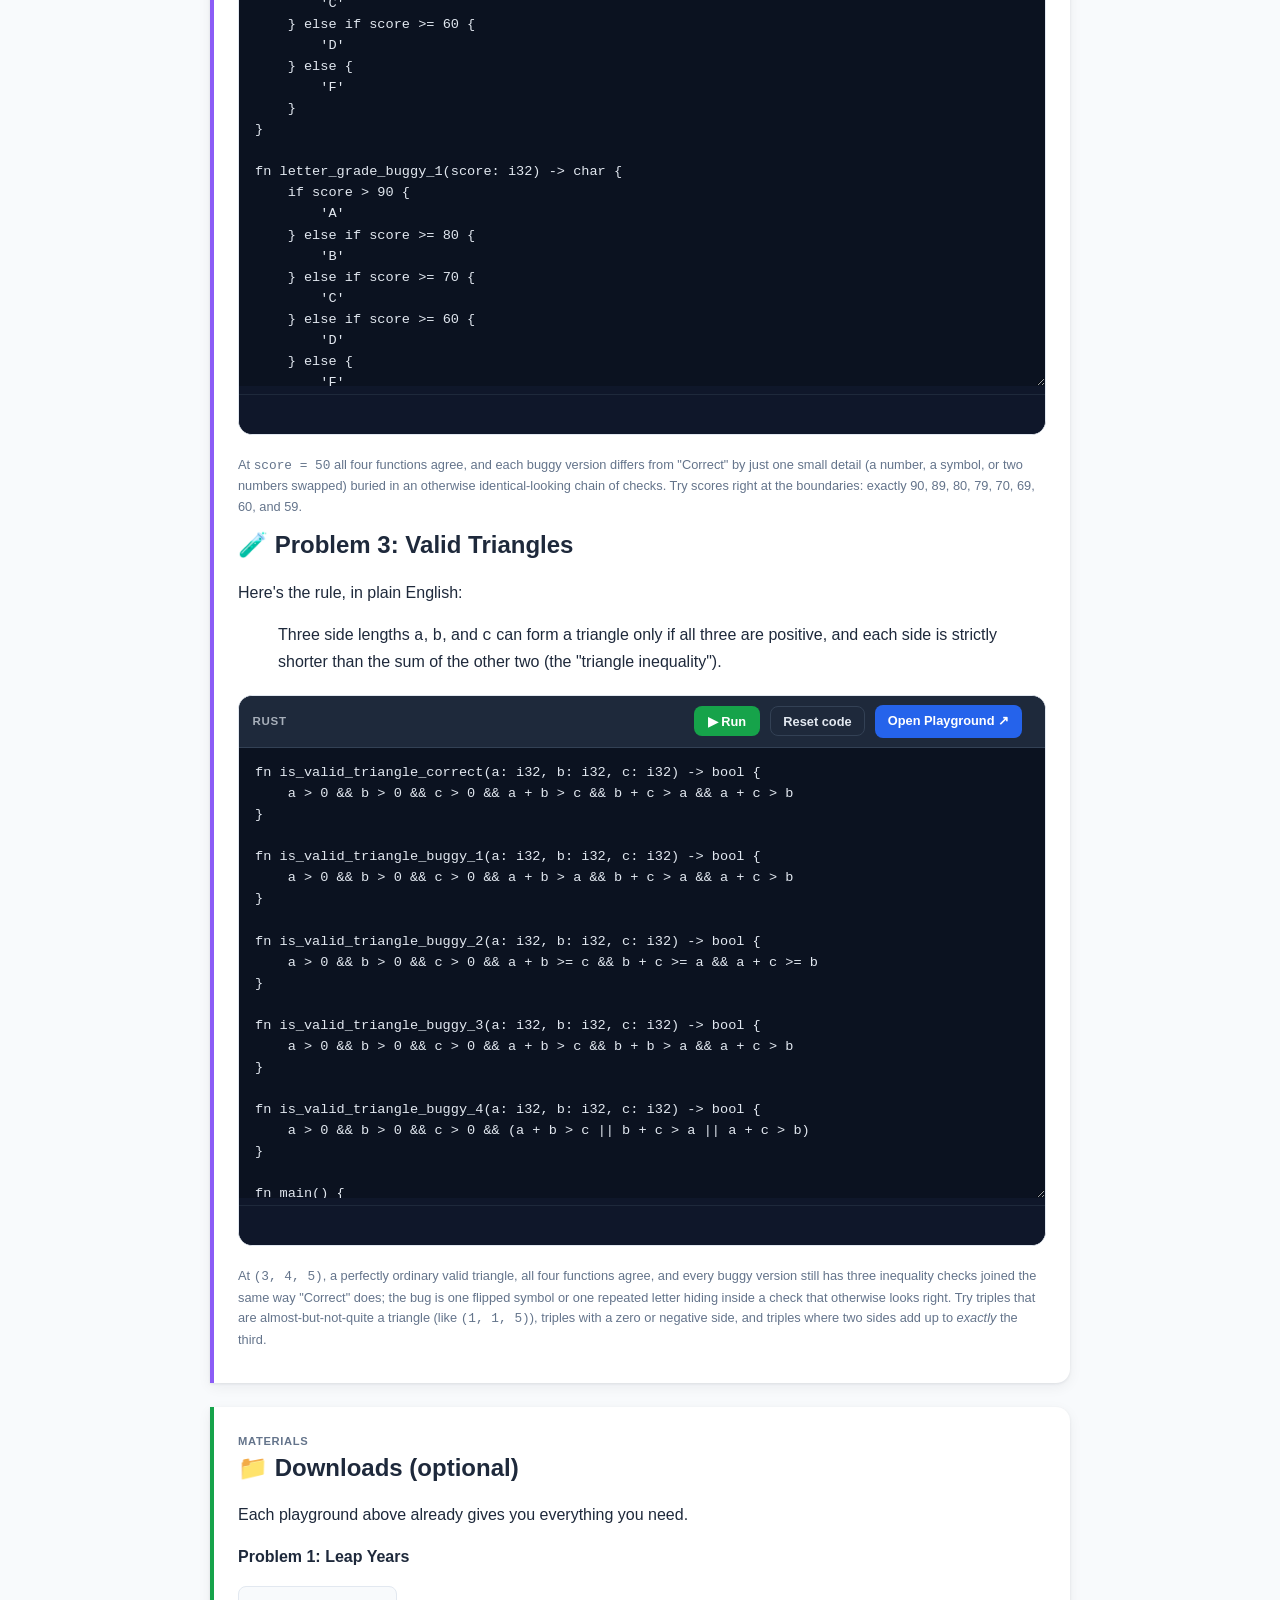
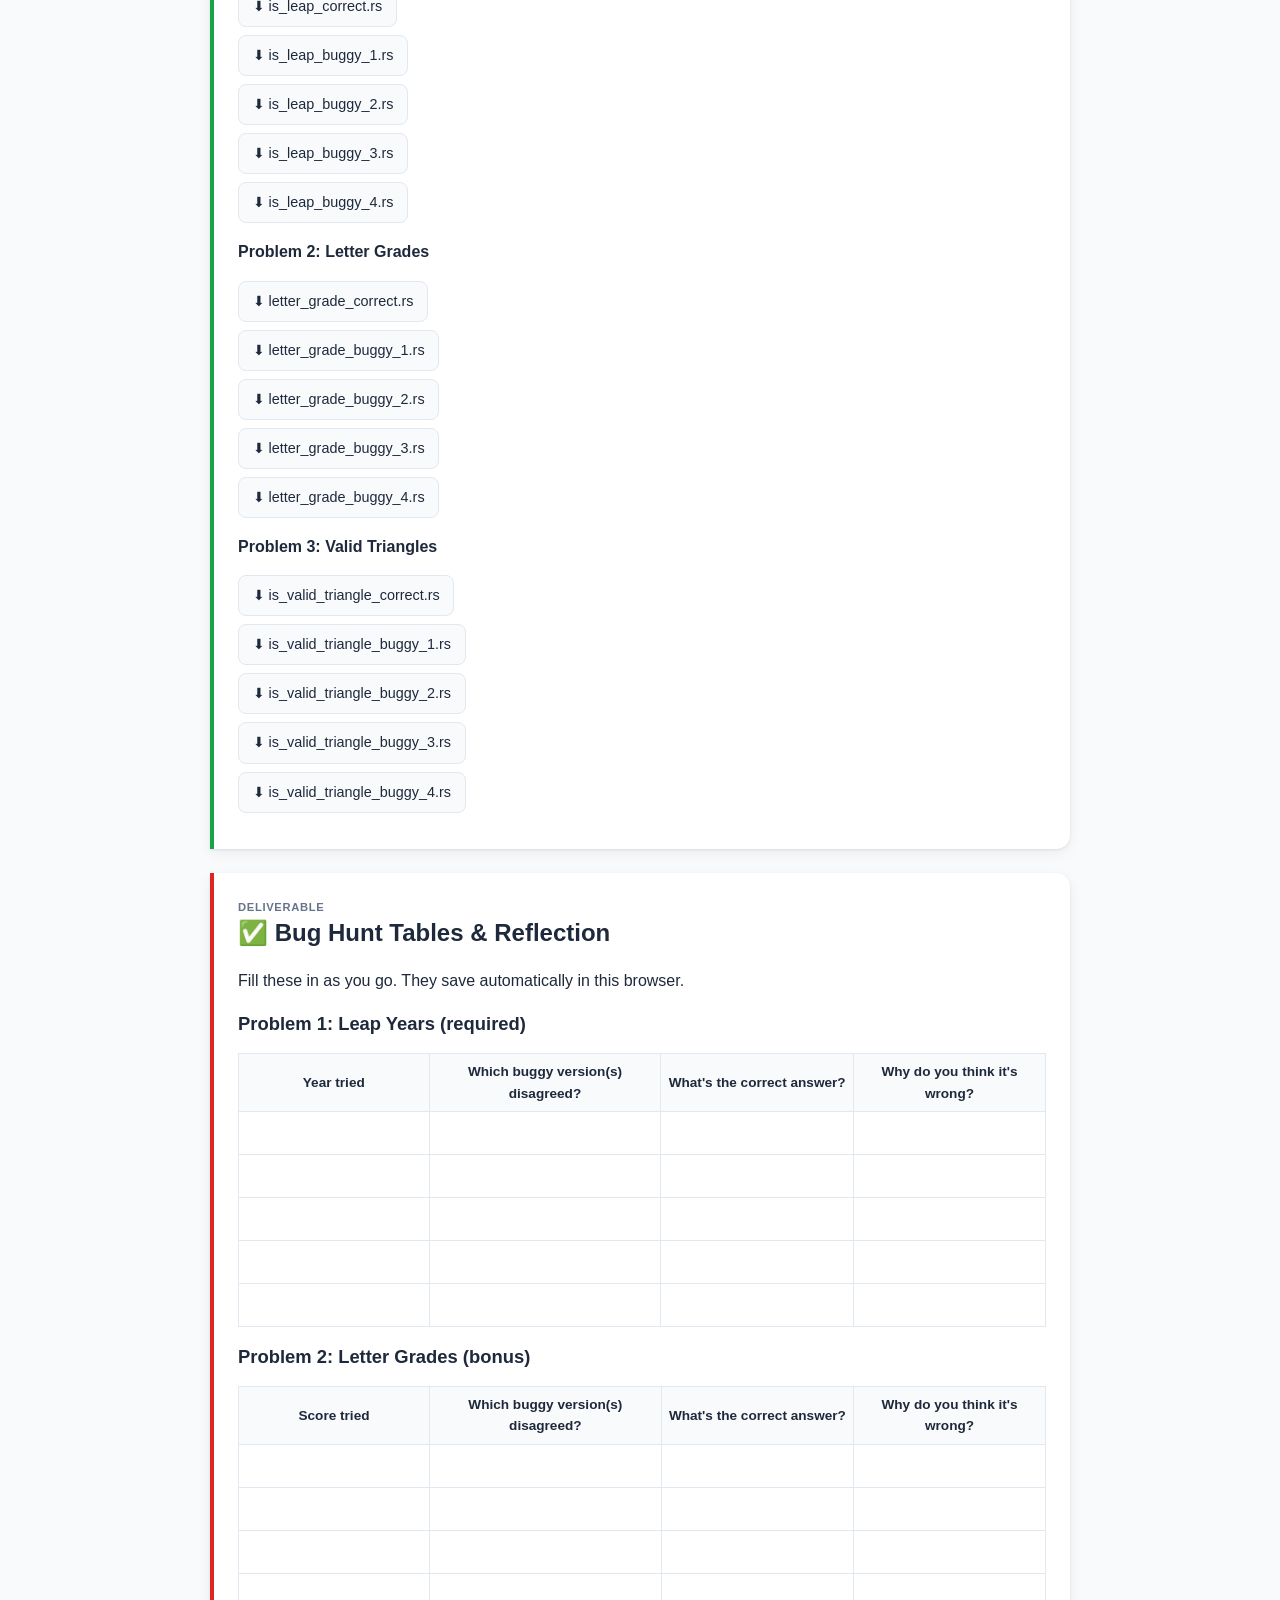
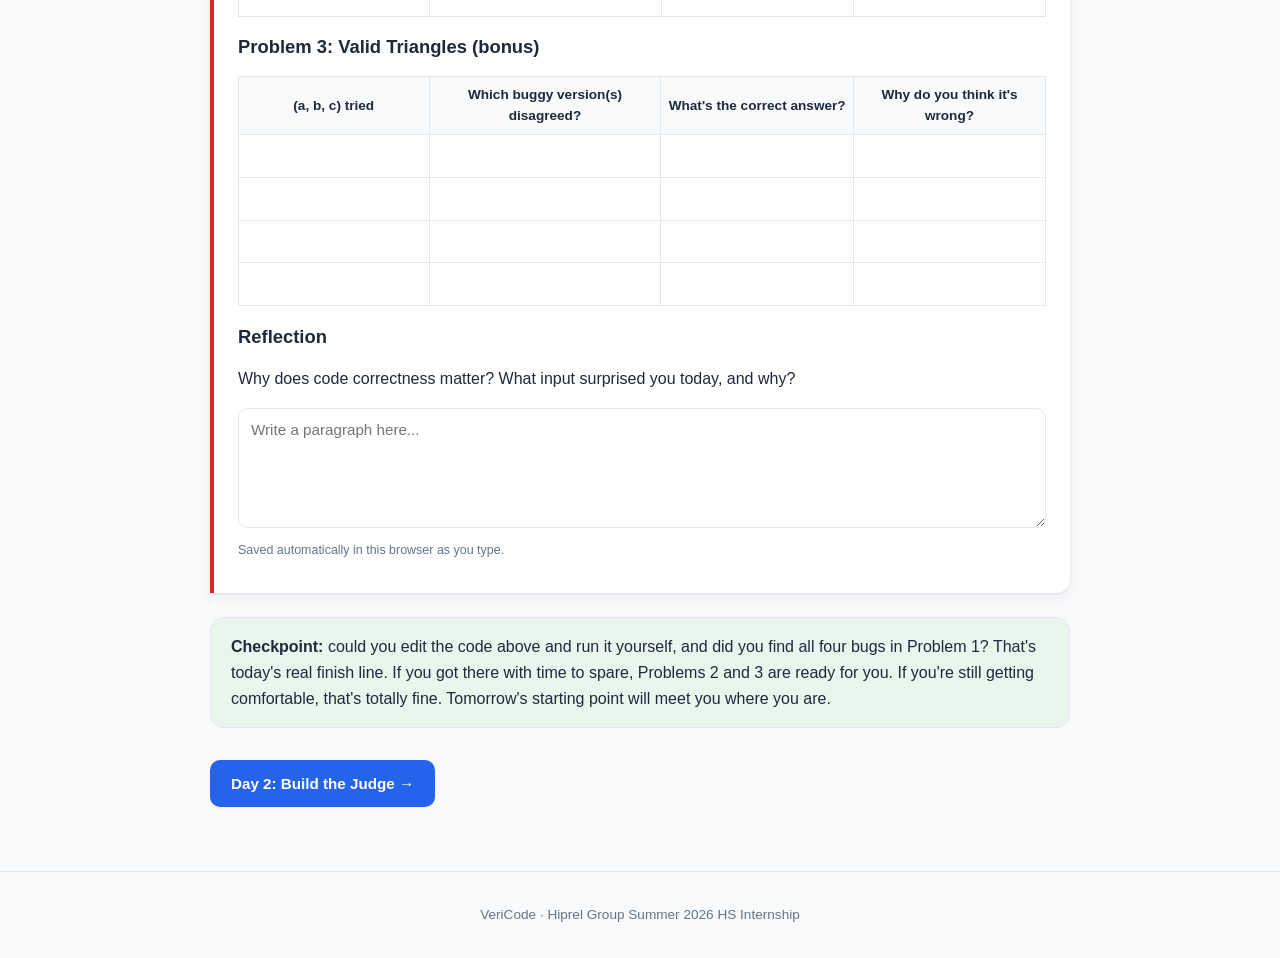
==== commit 7e59a4be: "update" ====
--- a/day1.html
+++ b/day1.html
@@ -3,14 +3,14 @@
 <head>
 <meta charset="utf-8">
 <meta name="viewport" content="width=device-width, initial-scale=1">
-<title>Day 1: Bug Hunt &middot; Mini-Judge</title>
-<link rel="icon" href="data:image/svg+xml,%3Csvg xmlns='http://www.w3.org/2000/svg' viewBox='0 0 100 100'%3E%3Ctext y='.9em' font-size='90'%3E%F0%9F%90%9E%3C/text%3E%3C/svg%3E">
+<title>Day 1: Bug Hunt &middot; VeriCode</title>
+<link rel="icon" href="icon/image_nontrans.png">
 <link rel="stylesheet" href="css/style.css">
 </head>
 <body>
 <header class="site-header">
   <div class="site-header-inner">
-    <a class="brand" href="index.html">🐞 Mini-Judge</a>
+    <a class="brand" href="index.html"><img src="icon/image.png" alt="Hiprel Group" class="brand-icon">VeriCode</a>
     <button class="nav-toggle" aria-label="Toggle menu">☰</button>
     <nav class="site-nav">
       <a href="index.html">Home</a>
@@ -484,7 +484,7 @@
       exists) that studies exactly this: given a problem, can we write down a precise
       specification, and can we automatically check, or even prove, that
       code, including code written by an AI, actually satisfies it? This week you'll
-      build a tiny version of that yourself, called <strong>Mini-Judge</strong>, using
+      build a tiny version of that yourself, called <strong>VeriCode</strong>, using
       real tools (Rust and Verus) rather than a simplified stand-in. See
       <a href="project.html">The Project</a> for the full picture.
     </p>
@@ -799,7 +799,7 @@
 </div>
 
 <footer class="site-footer">
-  <div class="container">Mini-Judge &middot; Hipral Group Summer 2026 HS Internship</div>
+  <div class="container">VeriCode &middot; Hiprel Group Summer 2026 HS Internship</div>
 </footer>
 
 <script src="js/site.js"></script>
--- a/css/style.css
+++ b/css/style.css
@@ -84,6 +84,11 @@
   gap: 0.4rem;
   white-space: nowrap;
 }
+.brand-icon {
+  height: 26px;
+  width: 26px;
+  object-fit: contain;
+}
 .nav-toggle {
   display: none;
   background: none;
@@ -510,6 +515,28 @@
 .tier-list li { display: flex; gap: 0.6rem; align-items: flex-start; padding: 0.5rem 0; border-bottom: 1px solid var(--border); }
 .tier-list input[type=checkbox] { margin-top: 0.3rem; width: 1.1rem; height: 1.1rem; }
 
+/* ===== Credits ===== */
+.credits {
+  margin-top: 3rem;
+  padding-top: 1.75rem;
+  border-top: 1px solid var(--border);
+  display: flex;
+  align-items: center;
+  gap: 1rem;
+  flex-wrap: wrap;
+}
+.credits-logo {
+  height: 48px;
+  width: 48px;
+  object-fit: contain;
+  flex-shrink: 0;
+}
+.credits p {
+  margin: 0;
+  color: var(--text-muted);
+  font-size: 0.9rem;
+}
+
 /* ===== Footer ===== */
 .site-footer {
   margin-top: 4rem;
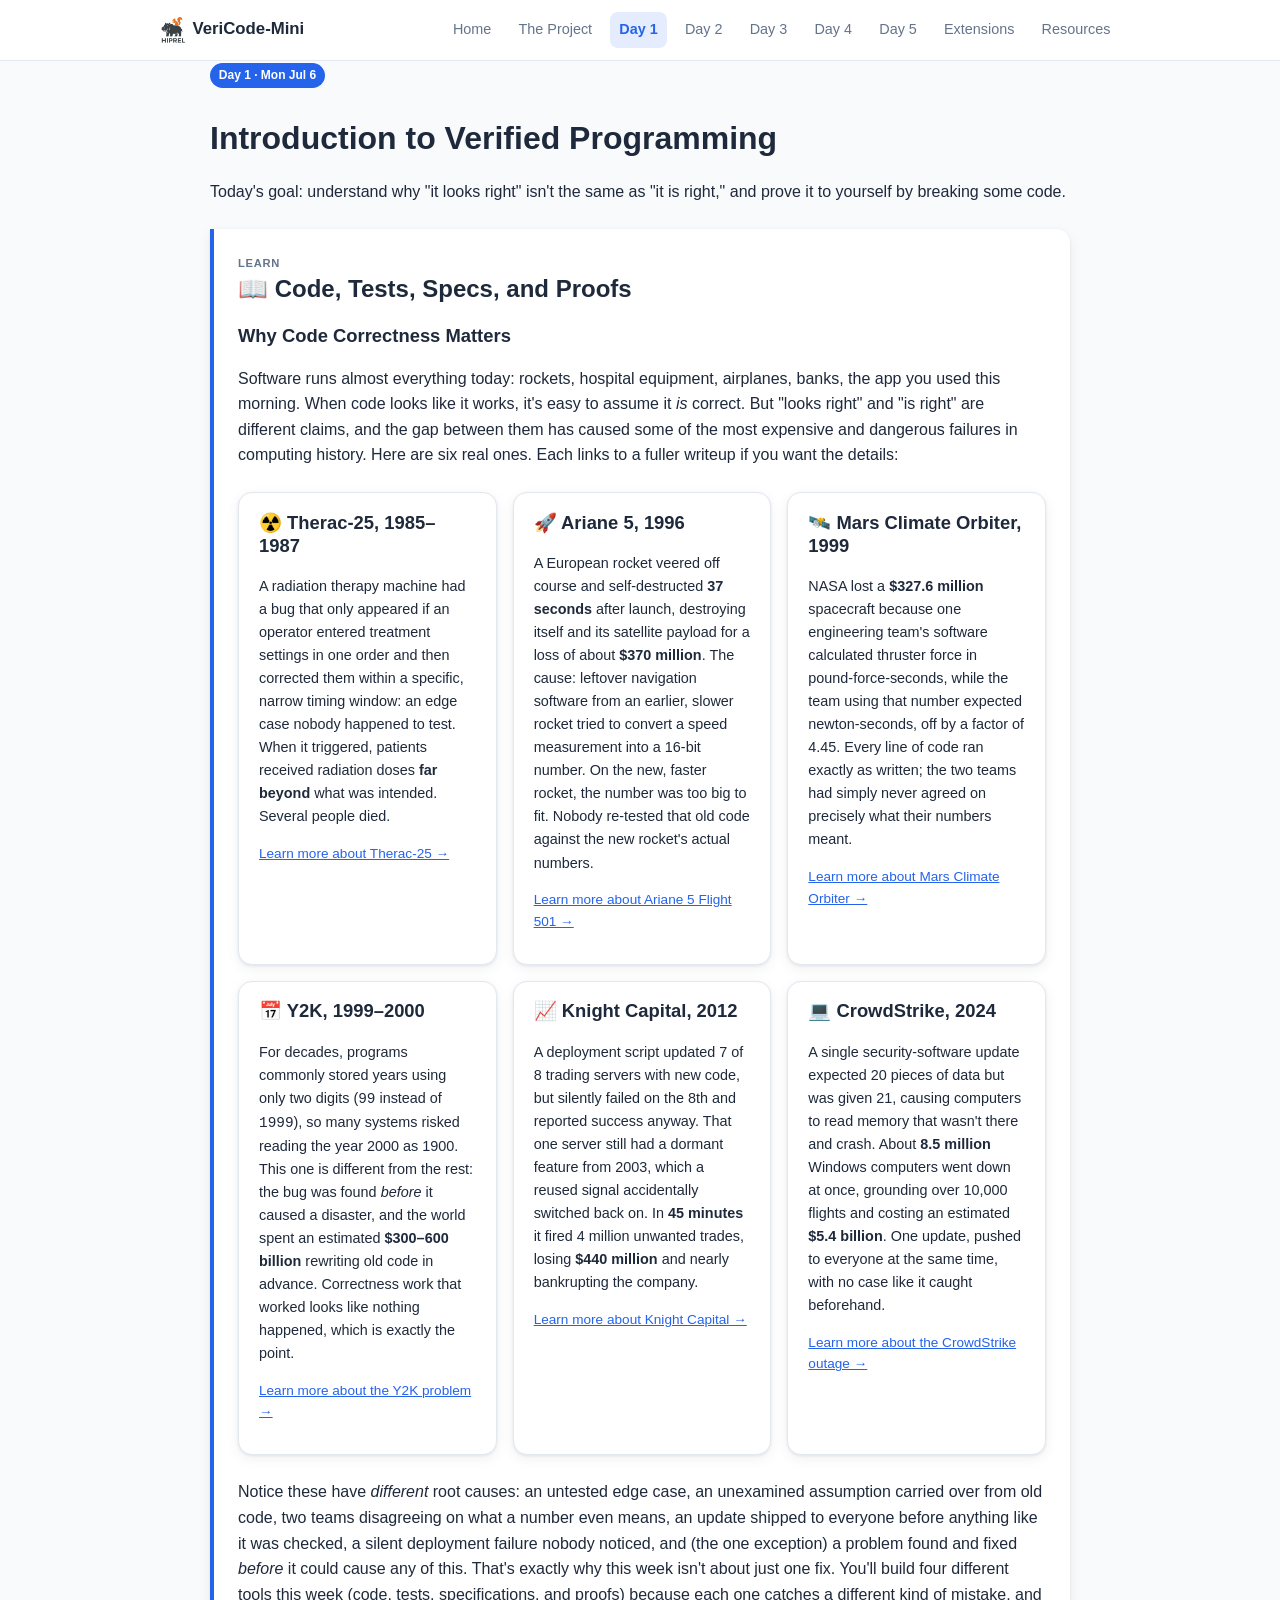
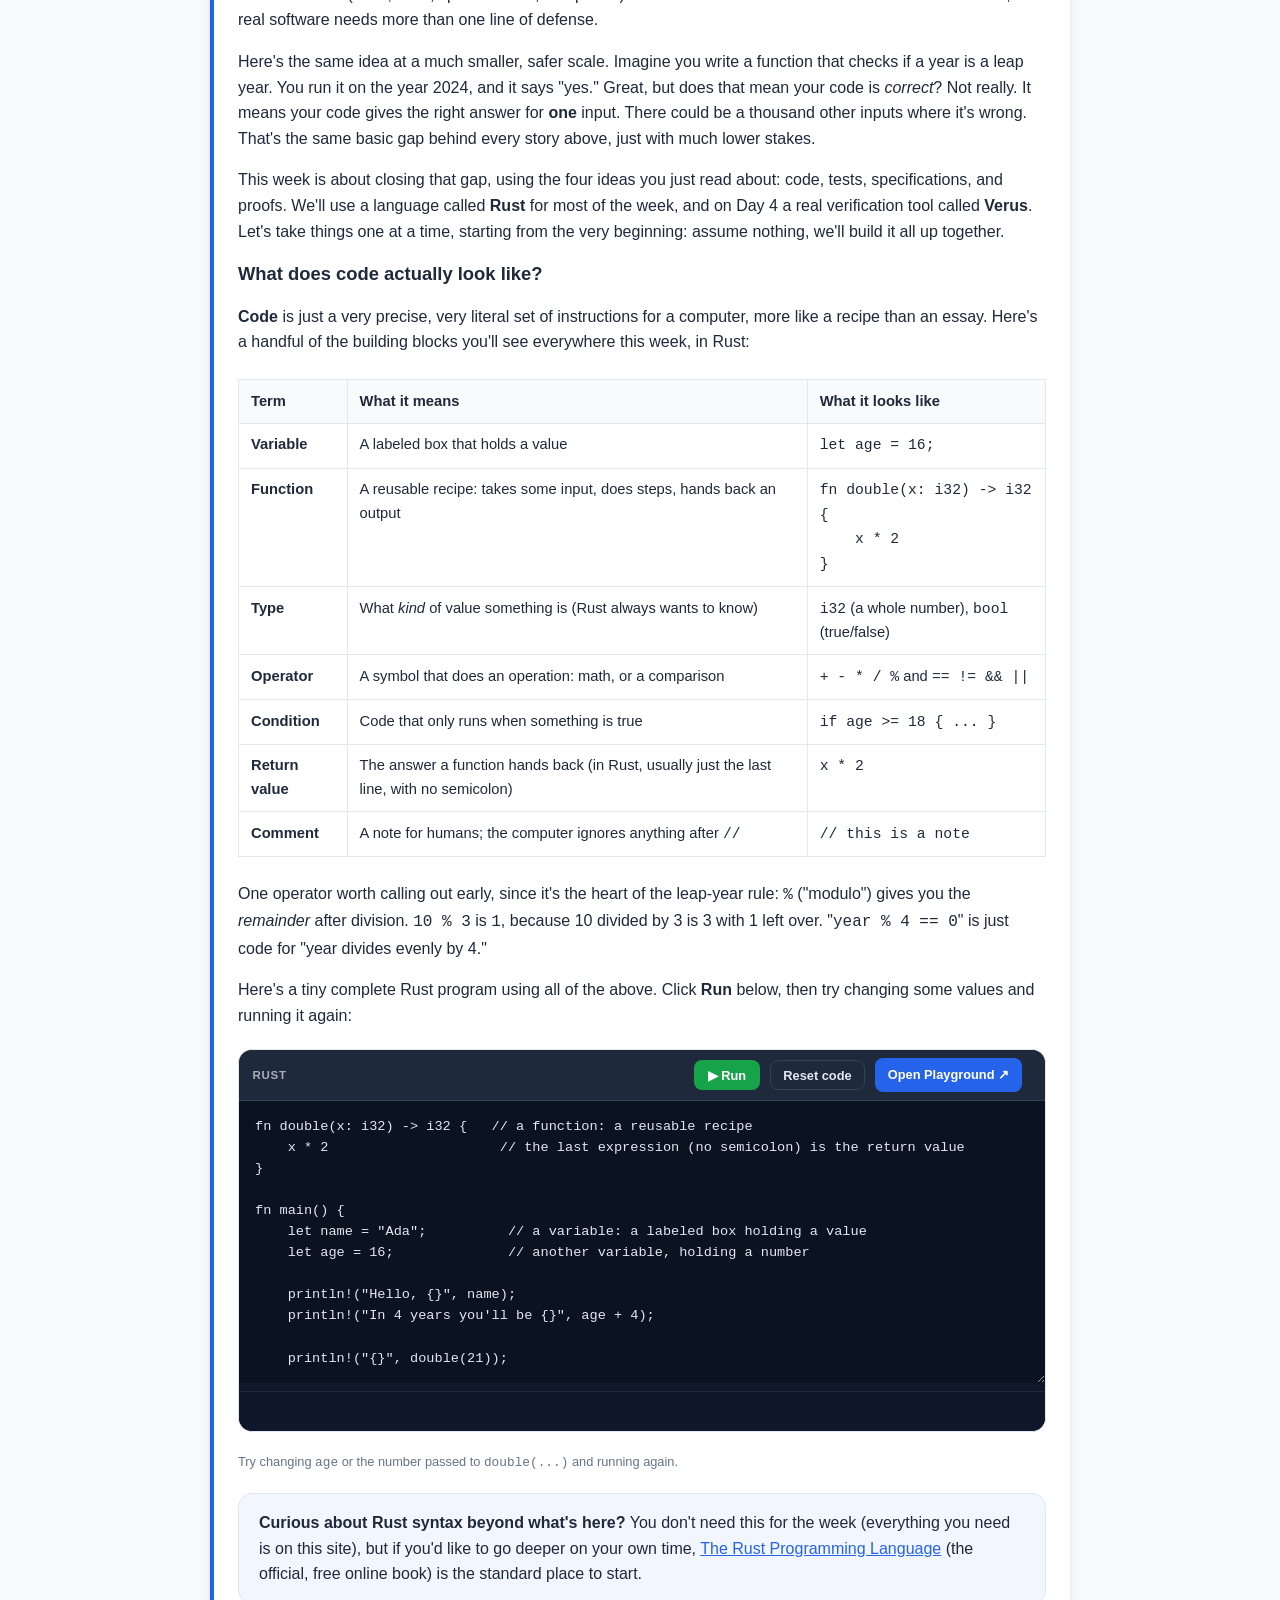
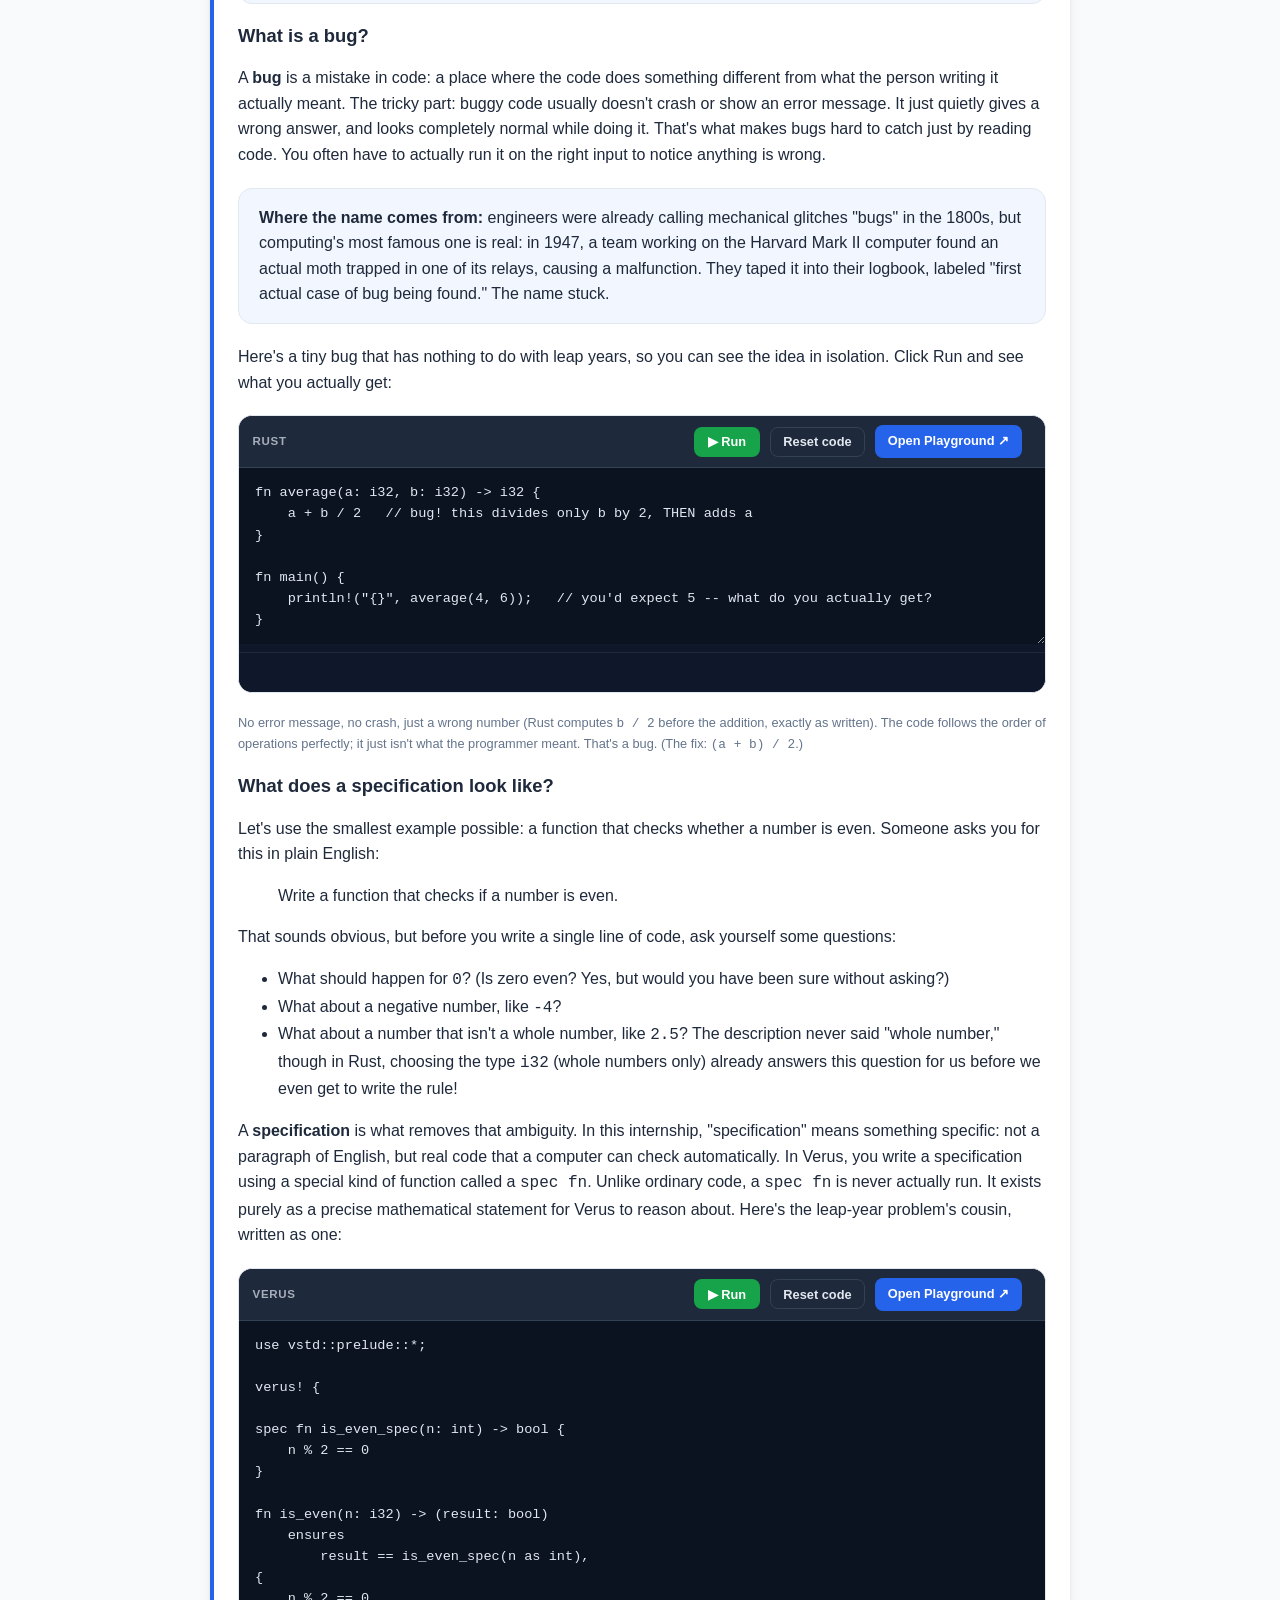
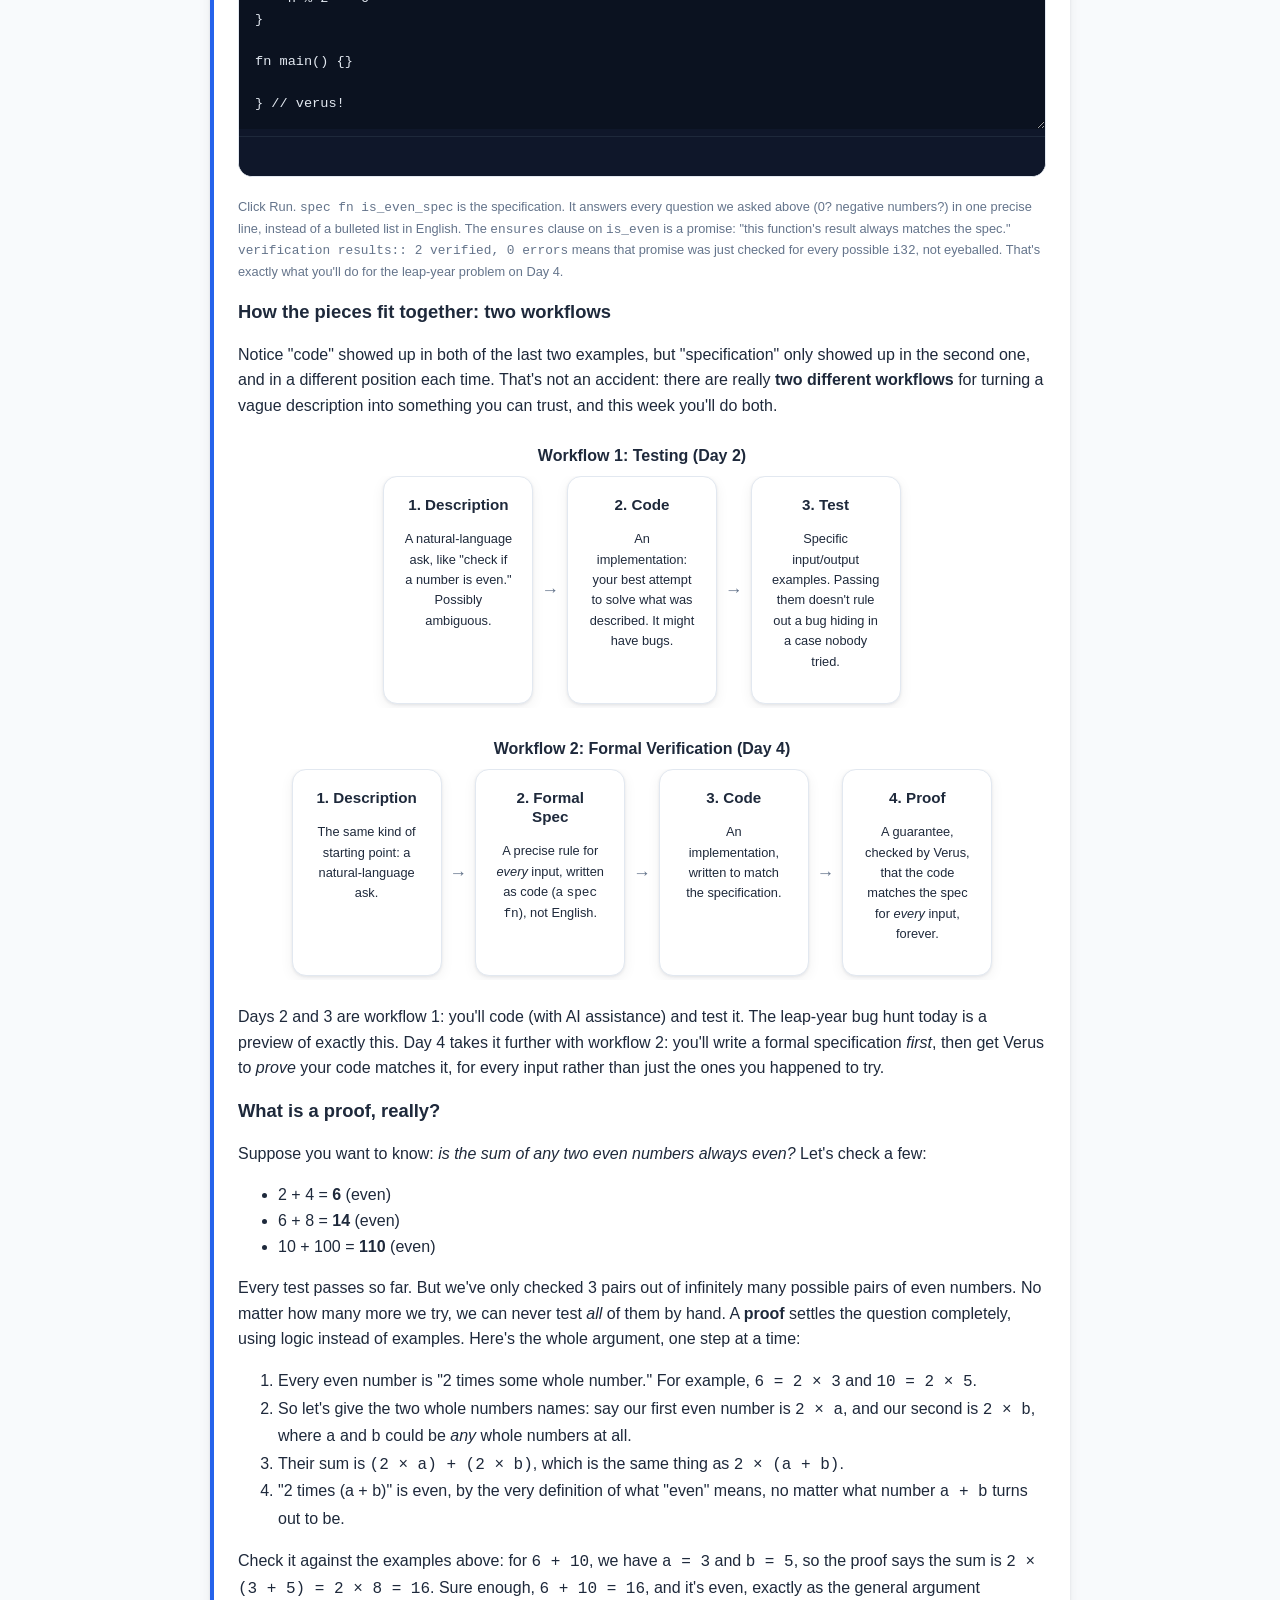
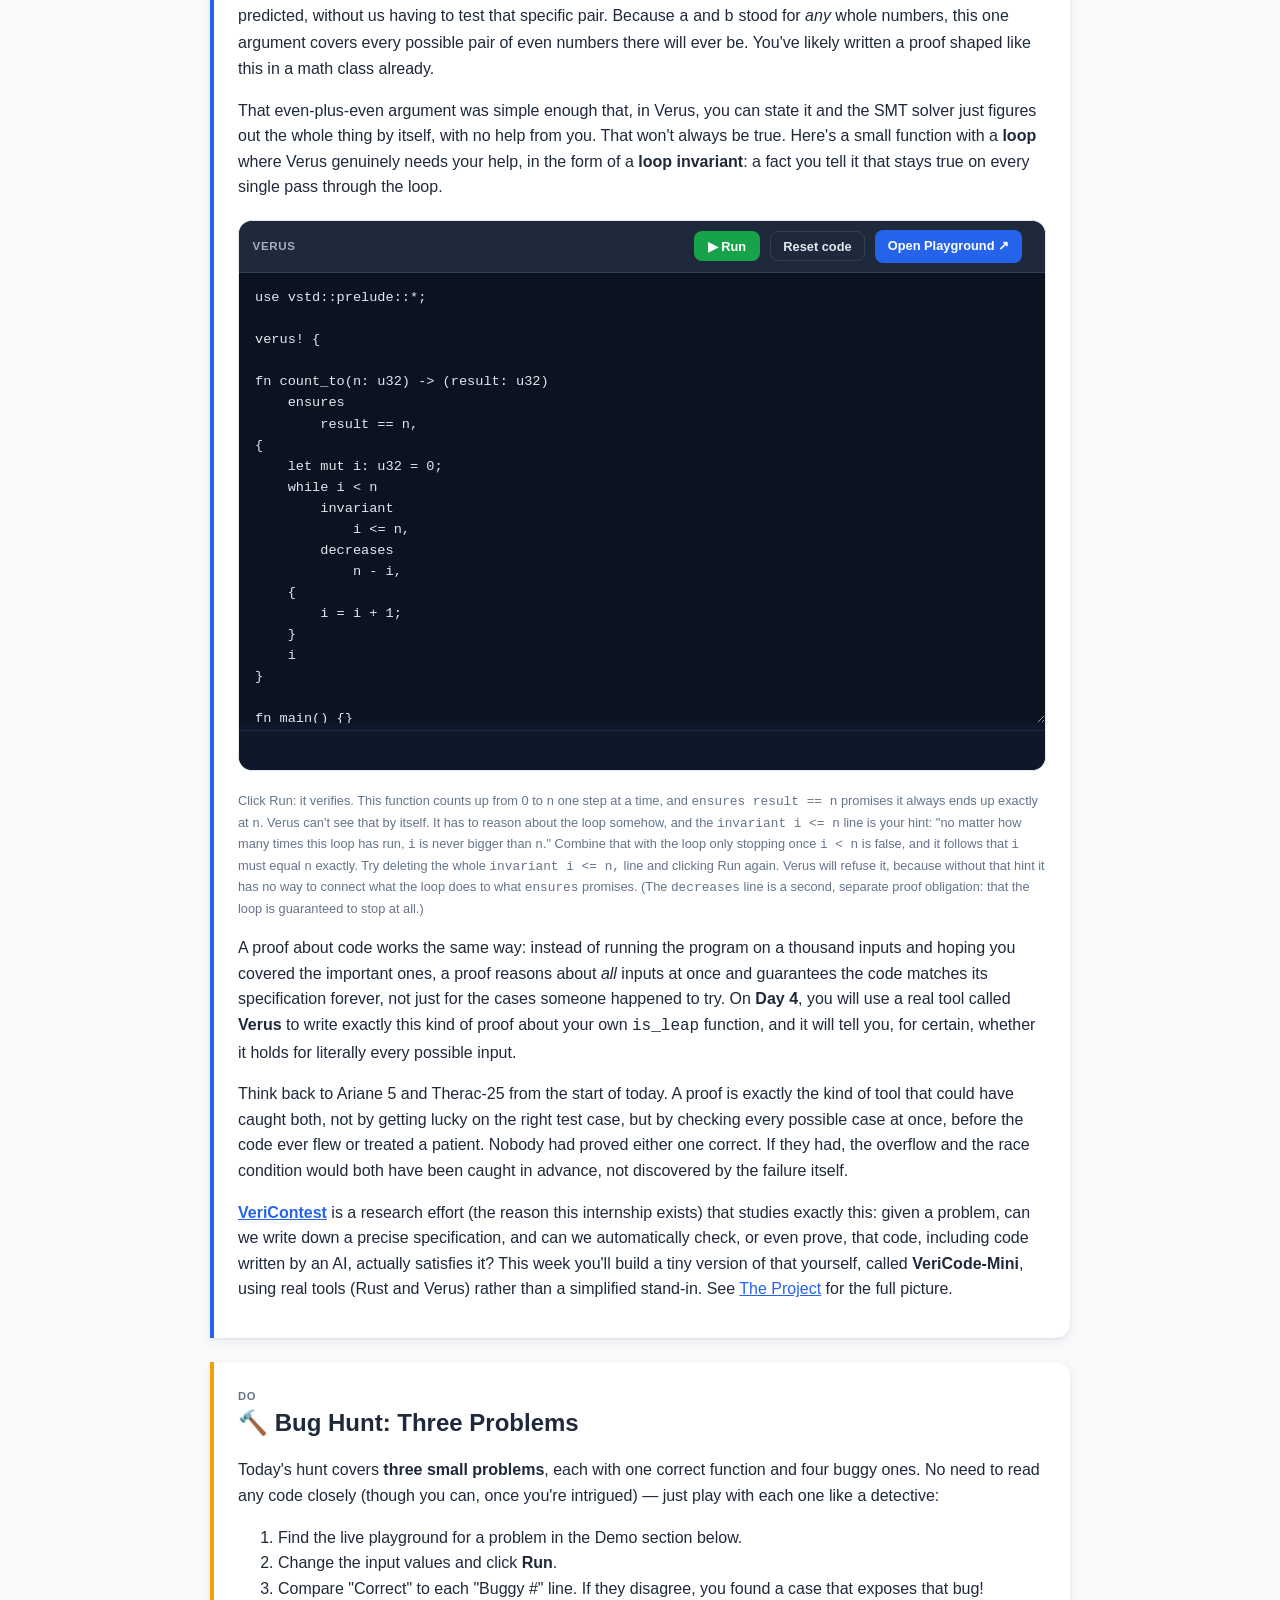
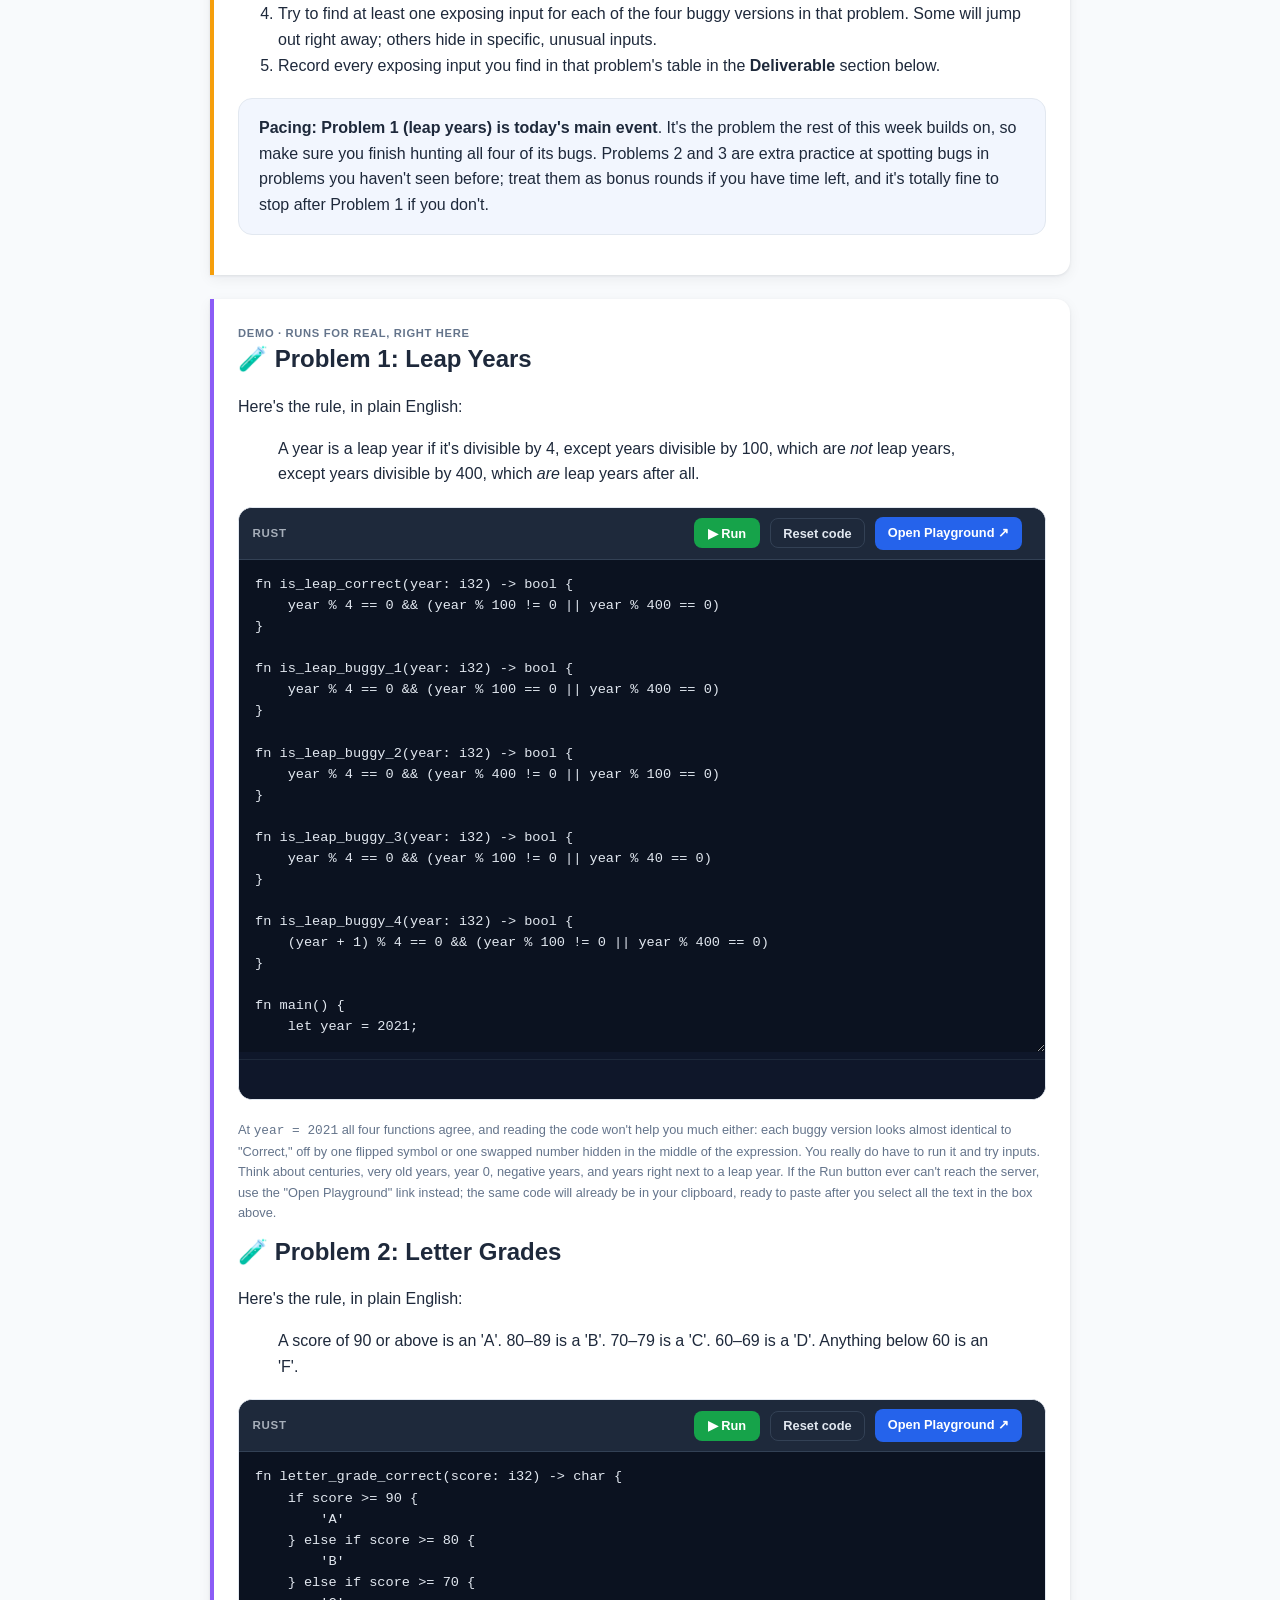
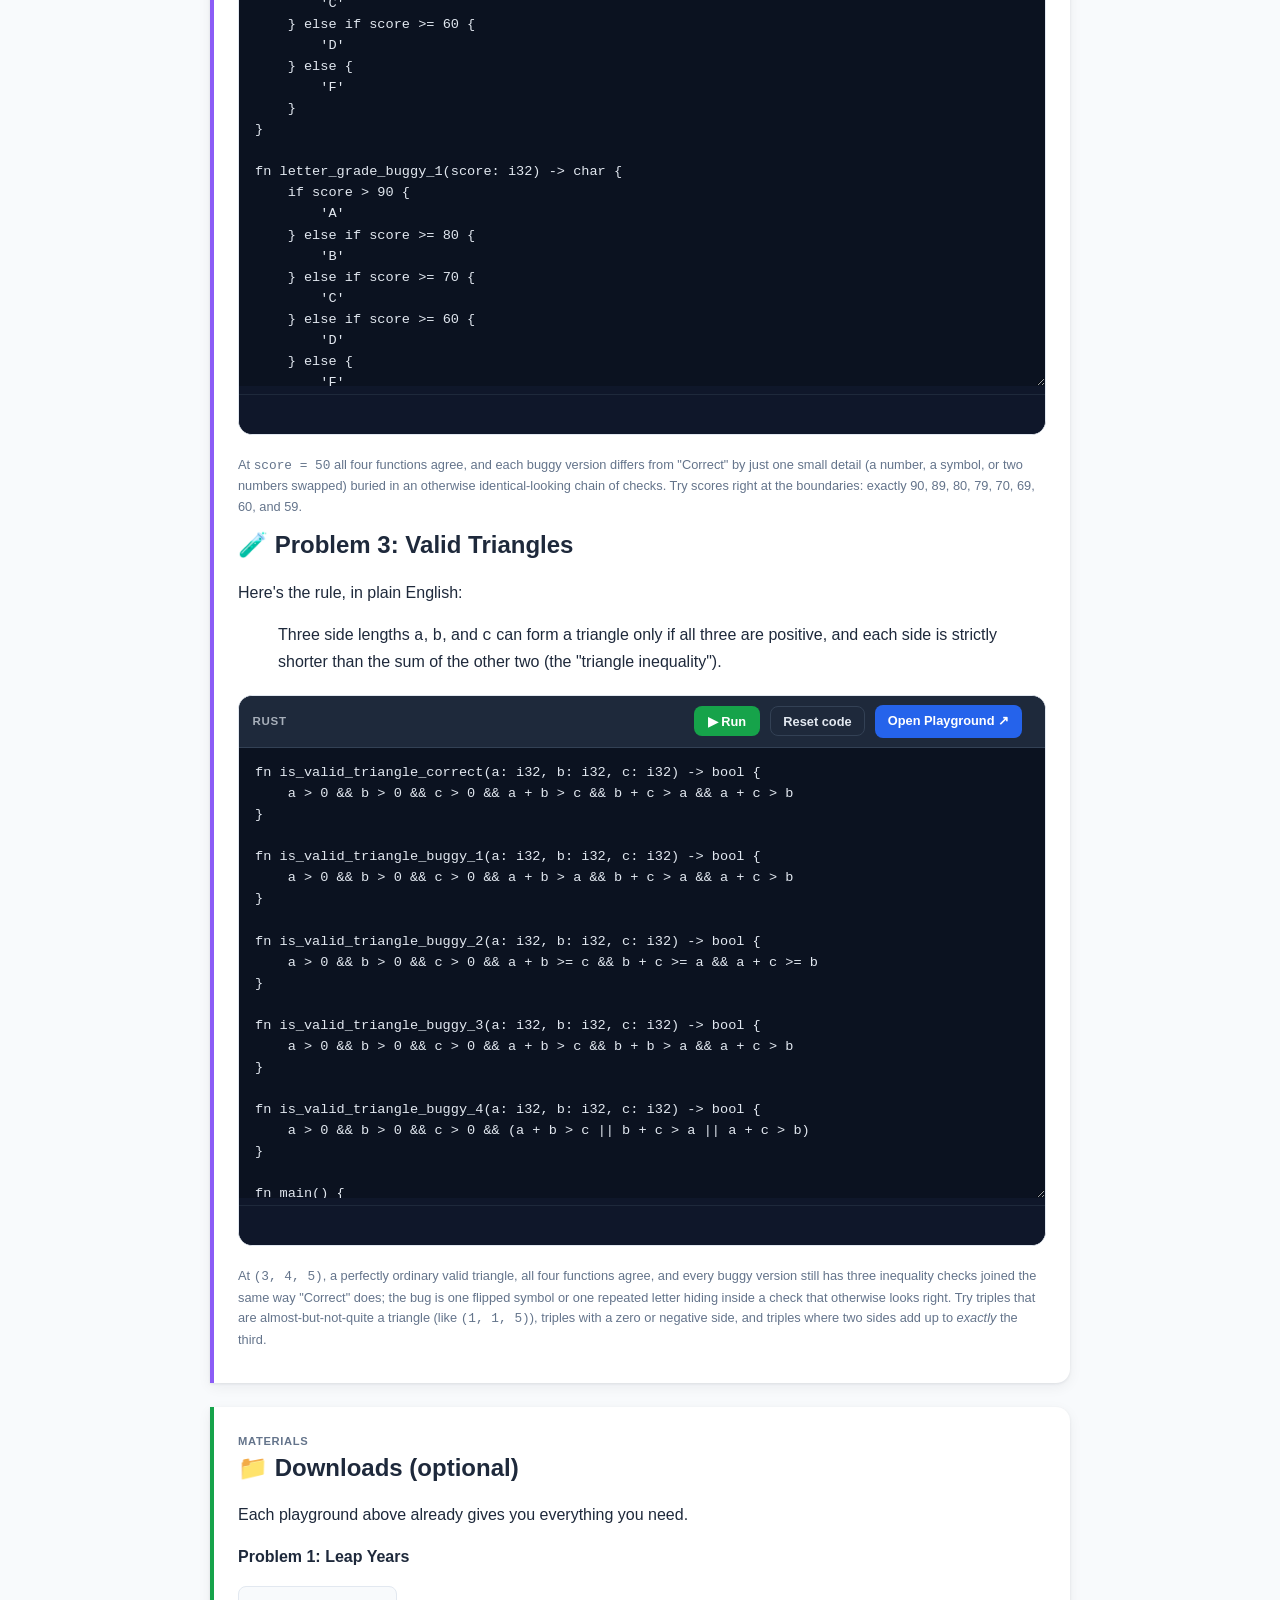
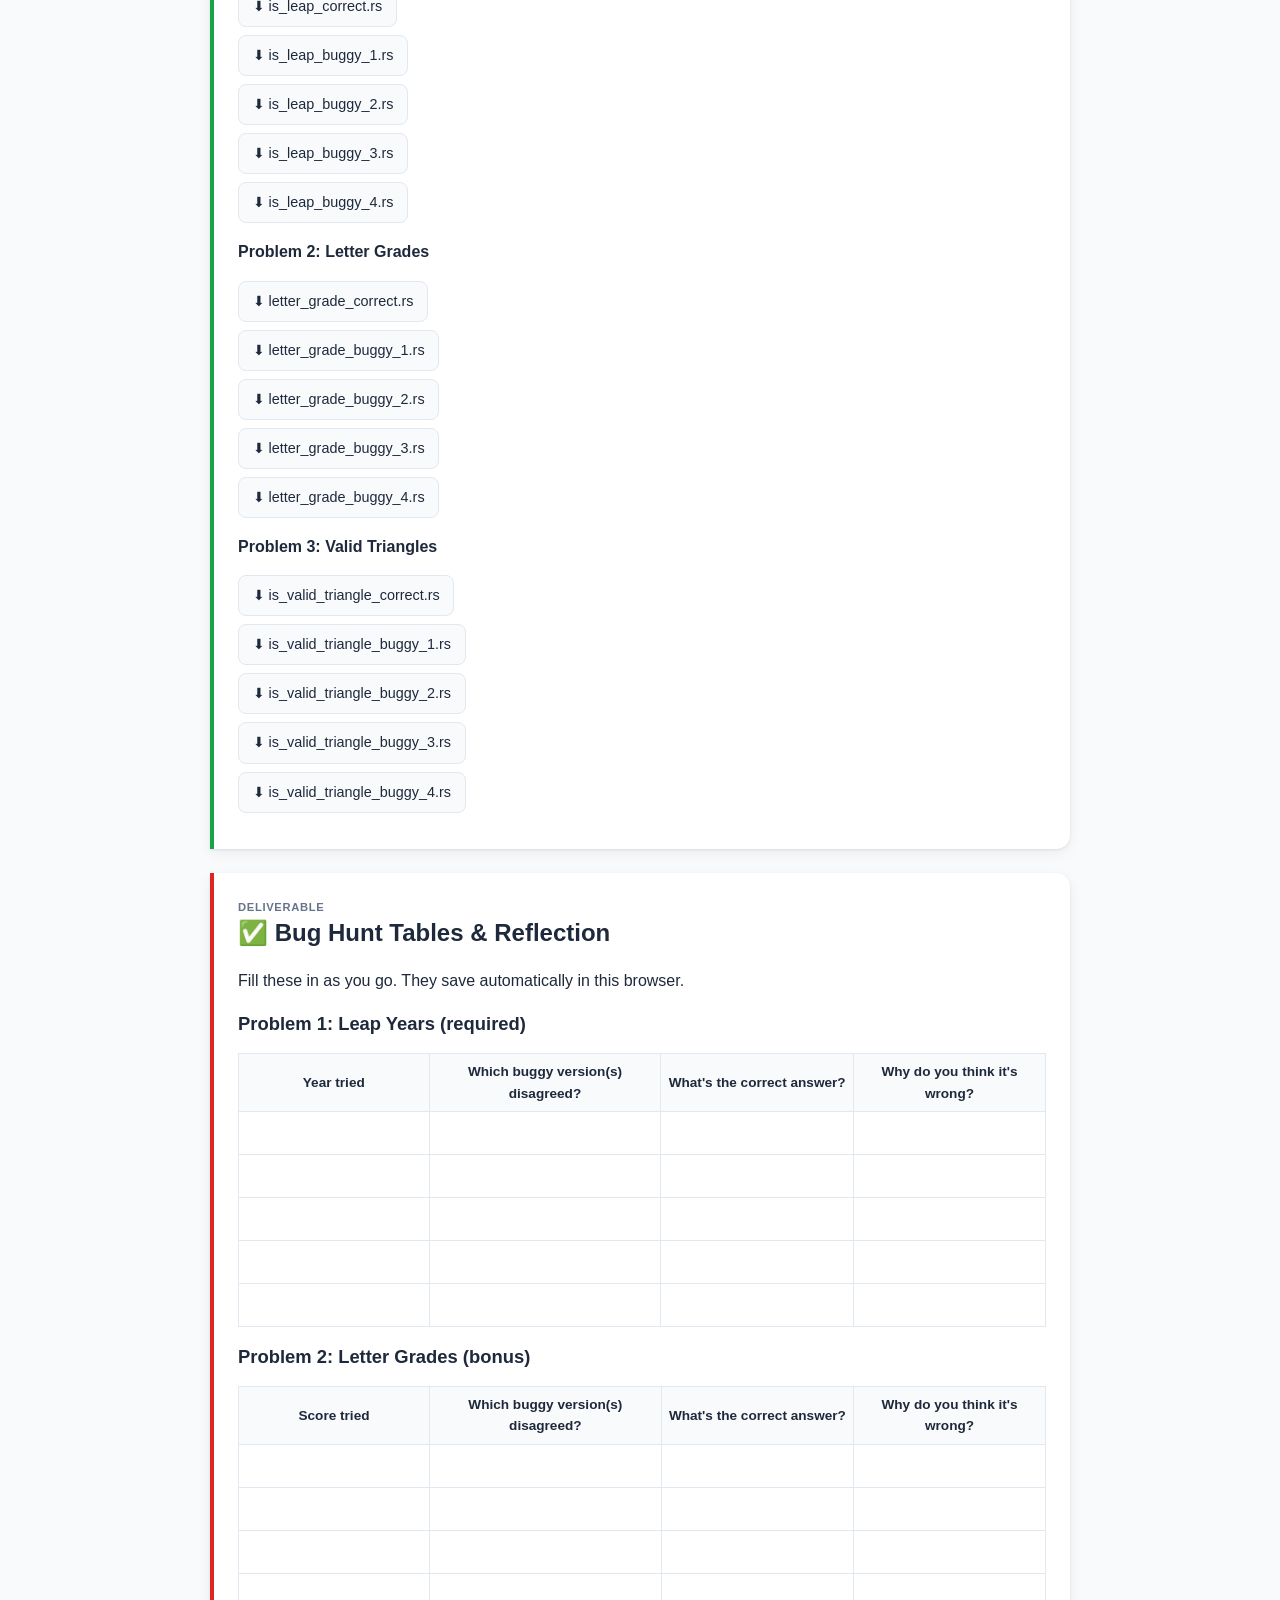
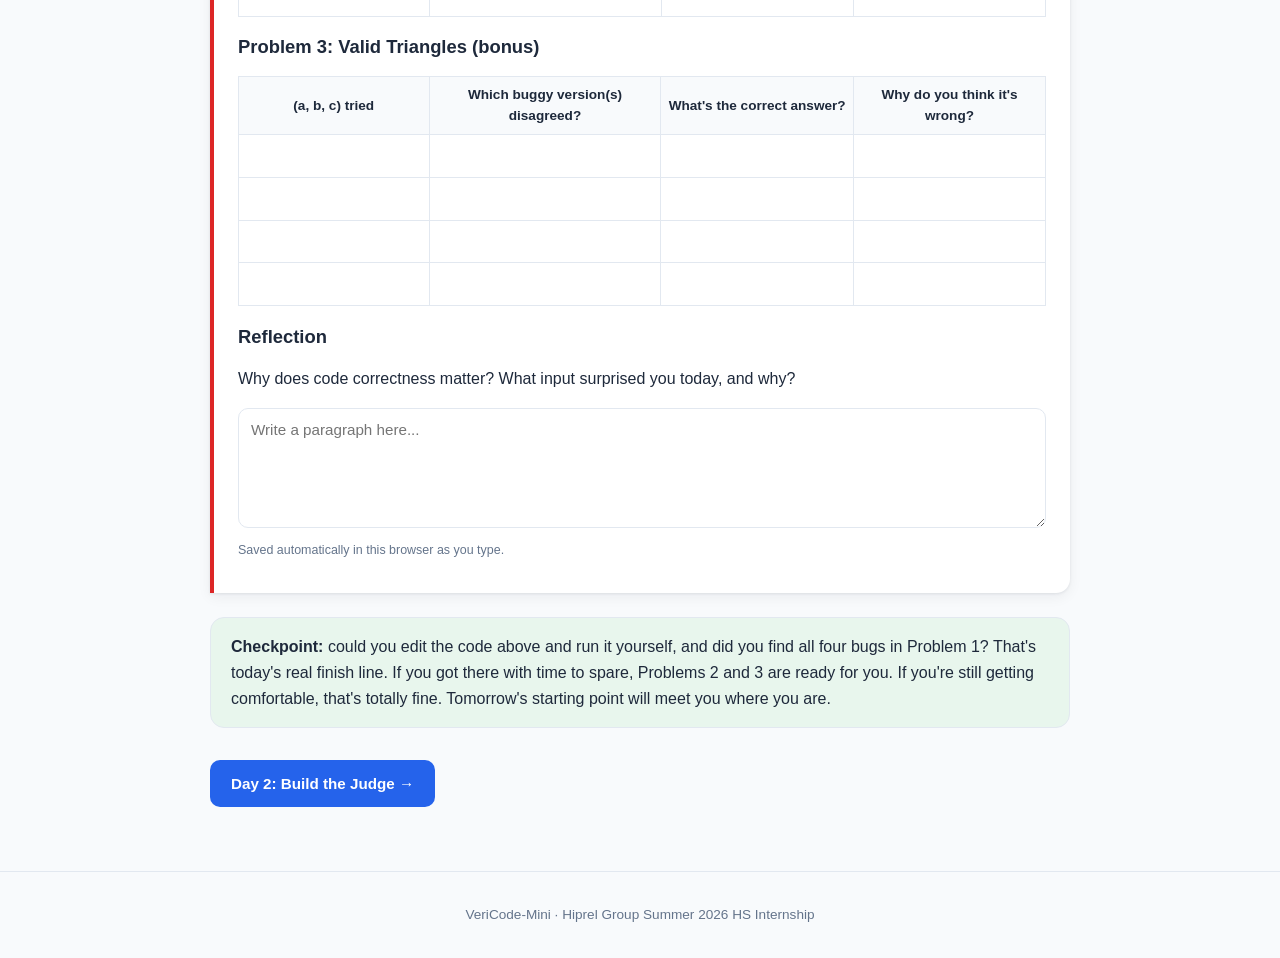
==== commit c3d2e06d: "update the name" ====
--- a/day1.html
+++ b/day1.html
@@ -3,14 +3,14 @@
 <head>
 <meta charset="utf-8">
 <meta name="viewport" content="width=device-width, initial-scale=1">
-<title>Day 1: Bug Hunt &middot; VeriCode</title>
+<title>Day 1: Bug Hunt &middot; VeriCode-Mini</title>
 <link rel="icon" href="icon/image_nontrans.png">
 <link rel="stylesheet" href="css/style.css">
 </head>
 <body>
 <header class="site-header">
   <div class="site-header-inner">
-    <a class="brand" href="index.html"><img src="icon/image.png" alt="Hiprel Group" class="brand-icon">VeriCode</a>
+    <a class="brand" href="index.html"><img src="icon/image.png" alt="Hiprel Group" class="brand-icon">VeriCode-Mini</a>
     <button class="nav-toggle" aria-label="Toggle menu">☰</button>
     <nav class="site-nav">
       <a href="index.html">Home</a>
@@ -484,7 +484,7 @@
       exists) that studies exactly this: given a problem, can we write down a precise
       specification, and can we automatically check, or even prove, that
       code, including code written by an AI, actually satisfies it? This week you'll
-      build a tiny version of that yourself, called <strong>VeriCode</strong>, using
+      build a tiny version of that yourself, called <strong>VeriCode-Mini</strong>, using
       real tools (Rust and Verus) rather than a simplified stand-in. See
       <a href="project.html">The Project</a> for the full picture.
     </p>
@@ -799,7 +799,7 @@
 </div>
 
 <footer class="site-footer">
-  <div class="container">VeriCode &middot; Hiprel Group Summer 2026 HS Internship</div>
+  <div class="container">VeriCode-Mini &middot; Hiprel Group Summer 2026 HS Internship</div>
 </footer>
 
 <script src="js/site.js"></script>
